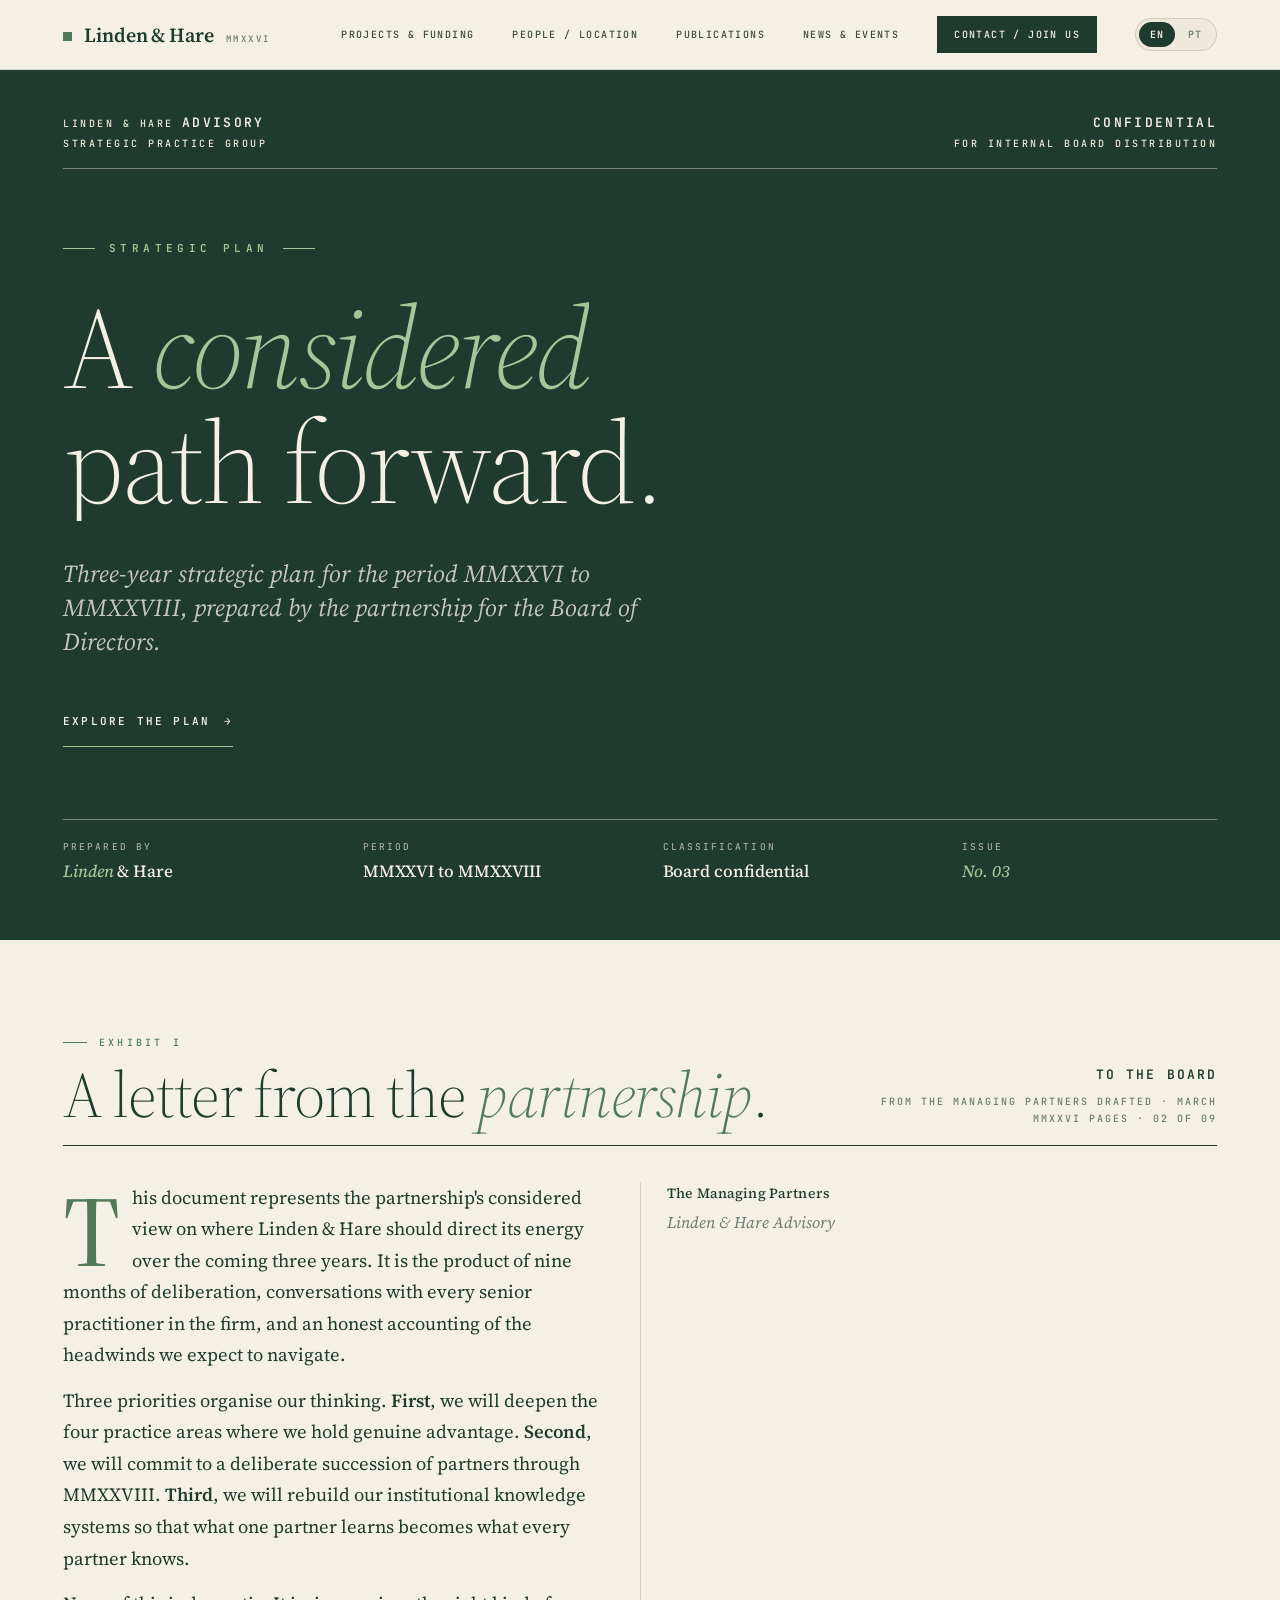
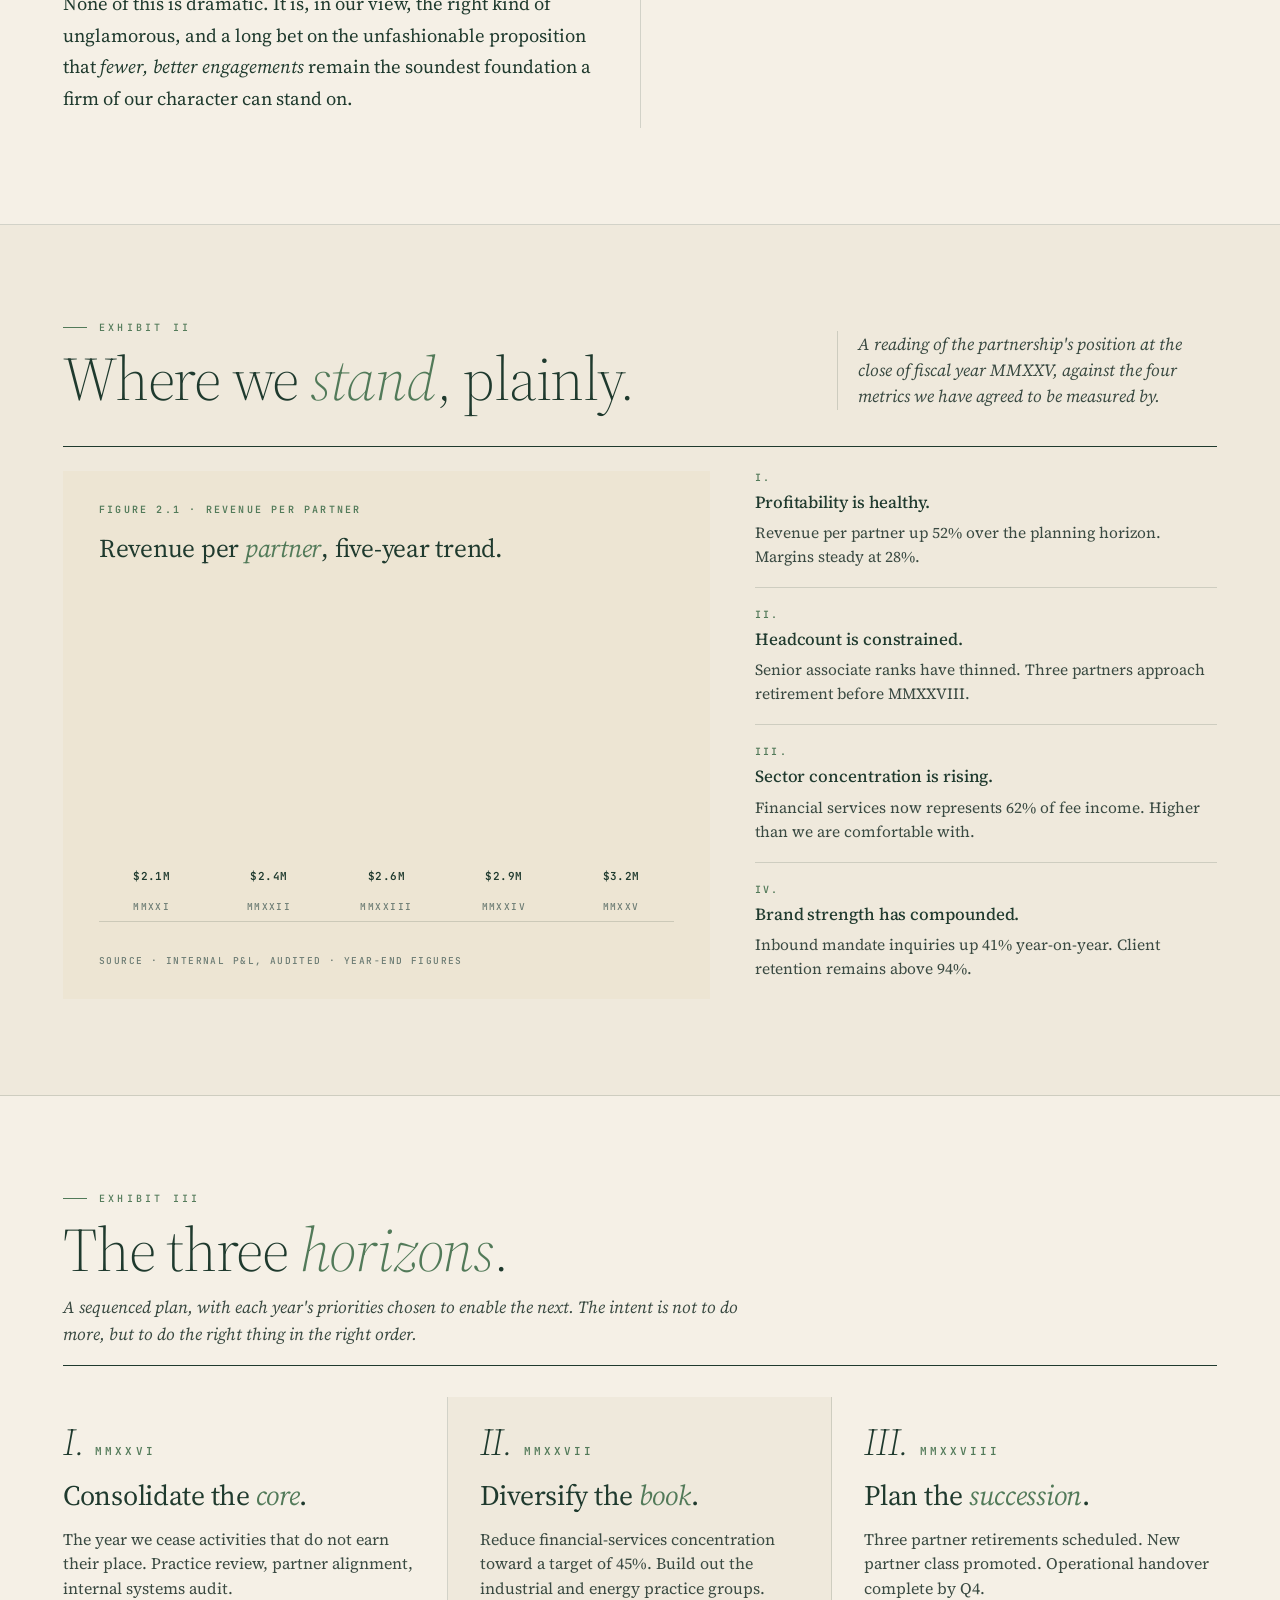
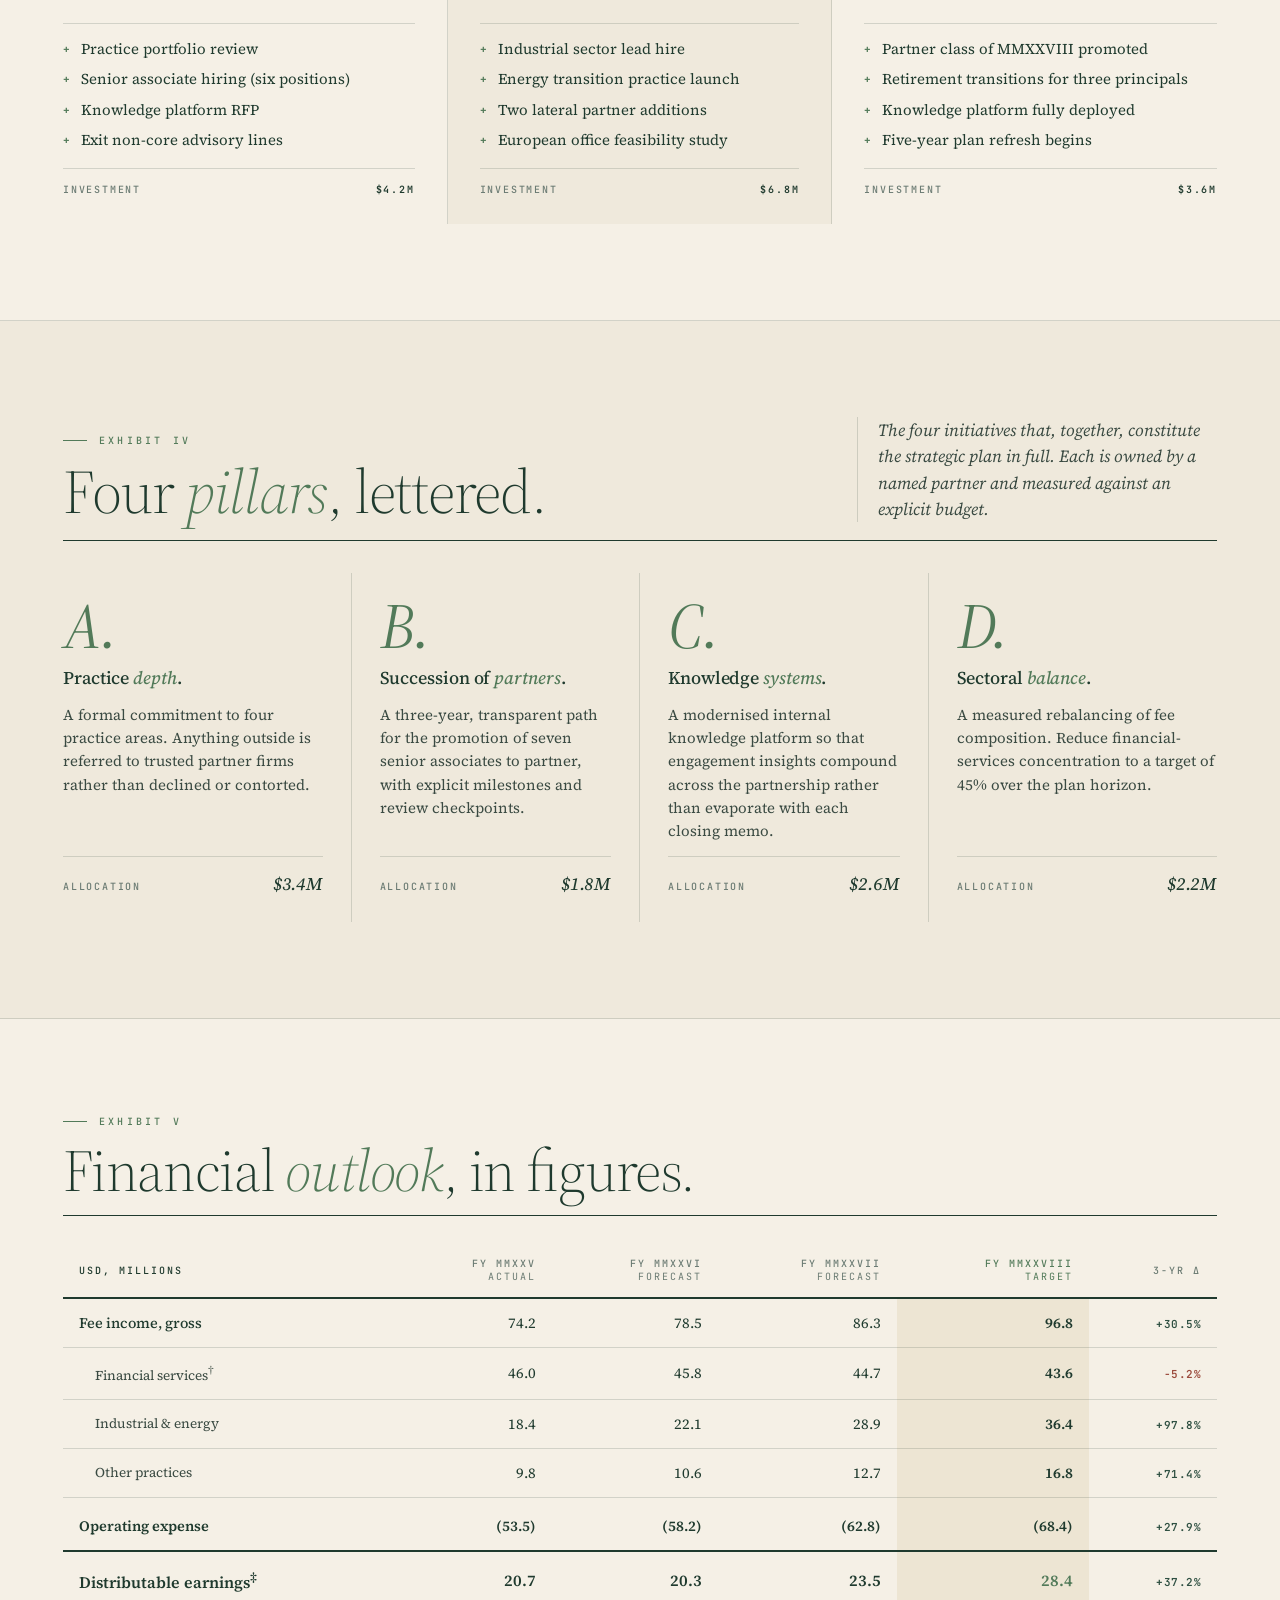
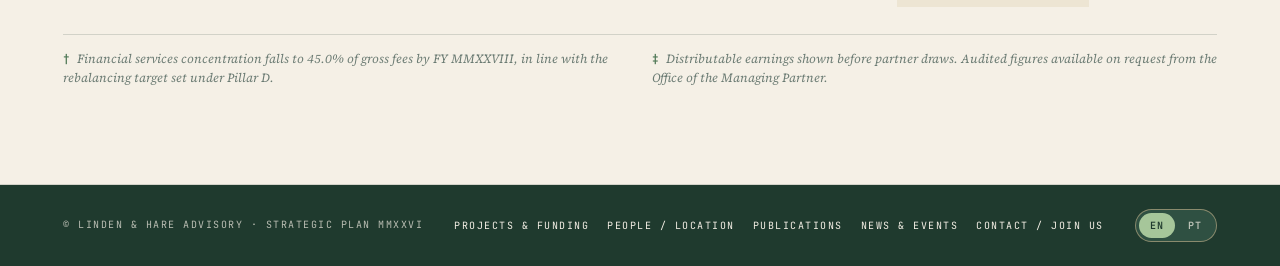
==== index.html @ 703e1aa9 "PB.v1.0" ====
<!DOCTYPE html>
<html lang="en">
<head>
<meta charset="UTF-8">
<meta name="viewport" content="width=device-width, initial-scale=1.0">
<meta name="description" content="Linden &amp; Hare Advisory's three-year strategic plan for MMXXVI to MMXXVIII.">
<title>Linden &amp; Hare | Strategic Plan</title>
</head>
<!--
  Ledger Slideshow
  https://templatemo.com/tm-626-ledger-slideshow
-->
<body>
<link rel="preconnect" href="https://fonts.googleapis.com">
<link rel="preconnect" href="https://fonts.gstatic.com" crossorigin>
<link href="https://fonts.googleapis.com/css2?family=Source+Serif+4:ital,opsz,wght@0,8..60,300;0,8..60,400;0,8..60,500;0,8..60,600;0,8..60,700;1,8..60,300;1,8..60,400;1,8..60,500&family=JetBrains+Mono:wght@400;500;700&display=swap" rel="stylesheet">
<style>
:root{
  --ee:cubic-bezier(0.19,1,0.22,1);
  --eq:cubic-bezier(0.77,0,0.175,1);
  --es:cubic-bezier(0.34,1.56,0.64,1);

  /* Forest and leaf greens on warm paper */
  --bone:#F5F0E6;
  --bone-2:#EFE9DC;
  --cream:#EDE5D3;
  --green:#1F3A2E;
  --green-2:#2F5042;
  --green-3:#4A6B5C;
  --gold:#527A59;
  --gold-soft:#A6C69A;
  --ink:#1F3A2E;
  --ink-2:#3A4A42;
  --ink-3:#6B7B73;
  --rule:rgba(31,58,46,.16);
  --rule-2:rgba(31,58,46,.08);

  --font-serif:'Source Serif 4',Georgia,serif;
  --font-mono:'JetBrains Mono','Courier New',monospace;
}

*{margin:0;padding:0;box-sizing:border-box}
html,body{height:100%;width:100%;background:var(--bone);color:var(--ink);font-family:var(--font-serif);-webkit-font-smoothing:antialiased;overflow:hidden;font-feature-settings:'liga' 1,'kern' 1,'tnum' 1}

/* Subtle paper texture - very faint warm noise */
body::before{content:'';position:fixed;inset:0;pointer-events:none;z-index:0;background-image:radial-gradient(circle at 20% 30%,rgba(82,122,89,.04) 0%,transparent 50%),radial-gradient(circle at 80% 70%,rgba(31,58,46,.03) 0%,transparent 50%);opacity:.9}

.deck{position:fixed;inset:0;overflow:hidden;z-index:1}
.slide{position:absolute;inset:0;opacity:0;visibility:hidden;transition:opacity 1.1s var(--eq),visibility 1.1s,transform 1.1s var(--eq);z-index:1;overflow-y:auto;overflow-x:hidden;-webkit-overflow-scrolling:touch;transform:translateX(30px)}
.slide.active{opacity:1;visibility:visible;transform:translateX(0);transition-delay:.45s}
.slide.exiting{transition-delay:0s;transform:translateX(-20px)}
.slide-inner{min-height:100%;padding:100px 7vmin 80px;display:flex;flex-direction:column;position:relative}

/* === Persistent chrome === */
.brand{position:fixed;top:34px;left:42px;z-index:100;display:flex;align-items:baseline;gap:12px;font-family:var(--font-serif);font-weight:600;font-size:20px;letter-spacing:-.005em;color:var(--ink)}
.brand .mark{display:inline-block;width:9px;height:9px;background:var(--gold);transform:translateY(-1px)}
.brand .sub{font-family:var(--font-mono);font-weight:500;font-size:9px;letter-spacing:.28em;text-transform:uppercase;color:var(--ink-3)}

.nav{position:fixed;top:30px;right:30px;display:flex;gap:4px;align-items:center;z-index:100;font-family:var(--font-mono)}
.nav button{background:var(--bone);border:1px solid var(--ink);color:var(--ink);cursor:pointer;width:36px;height:36px;display:grid;place-items:center;border-radius:0;font-family:inherit;font-size:13px;font-weight:500;transition:all .25s var(--ee)}
.nav button:hover{background:var(--ink);color:var(--bone)}
.counter{font-size:11px;letter-spacing:.16em;padding:0 14px;color:var(--ink);min-width:78px;text-align:center;background:var(--bone);border:1px solid var(--ink);height:36px;display:flex;align-items:center;justify-content:center;font-weight:500;gap:3px}
.counter .sep{color:var(--ink-3)}
.counter strong{font-weight:600;color:var(--ink)}

.section-tag{position:fixed;bottom:34px;left:42px;z-index:100;font-family:var(--font-mono);font-size:10px;letter-spacing:.25em;text-transform:uppercase;color:var(--ink-3);display:flex;gap:12px;align-items:center;pointer-events:none;font-weight:500}
.section-tag::before{content:'';width:24px;height:1px;background:var(--gold)}

.tm-credit{position:fixed;bottom:34px;right:42px;z-index:100;font-family:var(--font-mono);font-size:10px;letter-spacing:.25em;text-transform:uppercase;color:var(--ink-3);text-decoration:none;display:flex;gap:10px;align-items:center;transition:color .25s;font-weight:500}
.tm-credit:hover{color:var(--ink)}
.tm-credit::after{content:'';width:24px;height:1px;background:var(--gold)}

/* === Popup menu - Table of Exhibits === */
.menu-btn .icon{display:flex;flex-direction:column;gap:3px;align-items:center}
.menu-btn .icon i{display:block;width:14px;height:1.5px;background:currentColor;transition:all .3s var(--ee)}
.menu-btn.open .icon i:nth-child(1){transform:translateY(4.5px) rotate(45deg)}
.menu-btn.open .icon i:nth-child(2){opacity:0}
.menu-btn.open .icon i:nth-child(3){transform:translateY(-4.5px) rotate(-45deg)}

.menu-overlay{position:fixed;inset:0;background:rgba(31,58,46,.55);z-index:200;opacity:0;visibility:hidden;transition:opacity .35s var(--ee),visibility .35s}
.menu-overlay.open{opacity:1;visibility:visible}
.menu-panel{position:fixed;top:50%;left:50%;transform:translate(-50%,-48%) scale(.97);width:min(600px,92vw);max-height:84vh;overflow-y:auto;overflow-x:hidden;background:var(--bone);border:1px solid var(--ink);z-index:201;opacity:0;visibility:hidden;transition:opacity .4s var(--ee),visibility .4s,transform .5s var(--es);box-shadow:0 30px 80px rgba(31,58,46,.2);scrollbar-width:thin;scrollbar-color:var(--gold) transparent}
.menu-panel.open{opacity:1;visibility:visible;transform:translate(-50%,-50%) scale(1)}
.menu-panel::-webkit-scrollbar{width:8px}
.menu-panel::-webkit-scrollbar-track{background:transparent}
.menu-panel::-webkit-scrollbar-thumb{background:var(--gold);border:2px solid transparent;background-clip:padding-box}
.menu-panel::-webkit-scrollbar-thumb:hover{background:var(--green-2);background-clip:padding-box}
.menu-header{padding:28px 32px 20px;border-bottom:1px solid var(--ink);display:flex;justify-content:space-between;align-items:baseline}
.menu-header h3{font-family:var(--font-serif);font-weight:400;font-size:24px;letter-spacing:-.01em}
.menu-header h3 em{font-style:italic;color:var(--gold)}
.menu-header .menu-meta{font-family:var(--font-mono);font-size:10px;letter-spacing:.22em;text-transform:uppercase;color:var(--ink-3);font-weight:500}
.menu-list{padding:4px 0;display:flex;flex-direction:column}
.menu-item{display:grid;grid-template-columns:50px 1fr auto;gap:18px;padding:16px 32px;cursor:pointer;transition:all .2s var(--ee);border-bottom:1px solid var(--rule-2);align-items:center;position:relative}
.menu-item:last-child{border-bottom:none}
.menu-item:hover{background:var(--cream)}
.menu-item:hover .mi-arr{transform:translateX(4px);color:var(--gold)}
.menu-item.current{background:var(--cream)}
.menu-item.current::before{content:'';position:absolute;left:0;top:0;bottom:0;width:3px;background:var(--gold)}
.menu-item .mi-num{font-family:var(--font-mono);font-size:10px;color:var(--ink-3);letter-spacing:.18em;font-weight:500;text-transform:uppercase}
.menu-item.current .mi-num{color:var(--gold)}
.menu-item .mi-label{font-family:var(--font-serif);font-weight:400;font-size:17px;letter-spacing:-.005em;color:var(--ink);line-height:1.2}
.menu-item .mi-label em{font-style:italic;color:var(--gold)}
.menu-item .mi-sub{font-family:var(--font-serif);font-style:italic;font-size:12px;color:var(--ink-3);margin-top:3px;letter-spacing:.005em}
.menu-item .mi-arr{color:var(--ink-3);font-size:13px;transition:all .25s;font-family:var(--font-mono);font-weight:500}
.menu-footer{padding:18px 32px 22px;border-top:1px solid var(--ink);display:flex;justify-content:space-between;align-items:center;font-family:var(--font-mono);font-size:10px;letter-spacing:.18em;text-transform:uppercase;color:var(--ink-3);font-weight:500}
.menu-footer kbd{background:var(--cream);border:1px solid var(--rule);padding:3px 8px;font-family:var(--font-mono);font-size:9.5px;color:var(--ink);margin:0 4px;font-weight:600}

/* === Reveal === */
.reveal{opacity:0;transform:translateY(20px);transition:opacity 1.1s var(--ee),transform 1.1s var(--ee)}
.slide.active .reveal{opacity:1;transform:translateY(0)}
.slide.active .reveal:nth-of-type(1){transition-delay:.55s}
.slide.active .reveal:nth-of-type(2){transition-delay:.7s}
.slide.active .reveal:nth-of-type(3){transition-delay:.85s}
.slide.active .reveal:nth-of-type(4){transition-delay:1s}
.slide.active .reveal:nth-of-type(5){transition-delay:1.15s}
.slide.active .reveal:nth-of-type(6){transition-delay:1.3s}
.slide.active .reveal:nth-of-type(7){transition-delay:1.45s}
.slide.active .reveal:nth-of-type(8){transition-delay:1.6s}

.mw{display:inline-block;overflow:hidden;vertical-align:bottom}
.mw>span{display:inline-block;transform:translateY(110%);transition:transform 1.3s var(--ee)}
.slide.active .mw>span{transform:translateY(0)}

/* Hairline draw animation */
.hr-draw{height:1px;background:var(--ink);transform-origin:left center;transform:scaleX(0);transition:transform 1.4s var(--ee)}
.slide.active .hr-draw{transform:scaleX(1);transition-delay:.7s}

/* === Shared elements === */
.exhibit-label{font-family:var(--font-mono);font-weight:500;font-size:10px;letter-spacing:.32em;text-transform:uppercase;color:var(--gold);display:flex;align-items:center;gap:12px}
.exhibit-label::before{content:'';width:24px;height:1px;background:var(--gold)}
.h-display{font-family:var(--font-serif);font-weight:300;line-height:1;letter-spacing:-.025em;color:var(--ink)}
.h-display em{font-style:italic;font-weight:300;color:var(--gold)}
.body-lg{font-family:var(--font-serif);font-weight:400;font-size:clamp(16px,1.45vw,20px);line-height:1.65;color:var(--ink-2)}
.body-md{font-family:var(--font-serif);font-size:14px;line-height:1.6;color:var(--ink-2)}
.body-sm{font-family:var(--font-mono);font-size:11px;line-height:1.5;color:var(--ink-3);letter-spacing:.05em}

.btn-primary{background:var(--ink);color:var(--bone);padding:14px 28px;font-family:var(--font-mono);font-size:11px;font-weight:600;letter-spacing:.18em;text-transform:uppercase;display:inline-flex;align-items:center;gap:12px;cursor:pointer;transition:all .3s var(--ee);border:1px solid var(--ink);text-decoration:none}
.btn-primary:hover{background:var(--gold);border-color:var(--gold);color:var(--ink)}
.btn-secondary{background:transparent;color:var(--ink);padding:14px 28px;font-family:var(--font-mono);font-size:11px;font-weight:600;letter-spacing:.18em;text-transform:uppercase;display:inline-flex;align-items:center;gap:12px;cursor:pointer;transition:all .3s var(--ee);border:1px solid var(--ink);text-decoration:none}
.btn-secondary:hover{background:var(--ink);color:var(--bone)}

/* === SLIDE 1 - COVER === */
.s-cover{padding:100px 7vmin 80px;display:grid;grid-template-rows:auto 1fr auto;gap:3vmin}
.s-cover-top{display:flex;justify-content:space-between;align-items:flex-start;padding-bottom:18px;border-bottom:1px solid var(--ink);font-family:var(--font-mono);font-size:10px;letter-spacing:.25em;text-transform:uppercase;color:var(--ink-3);font-weight:500;gap:24px;flex-wrap:wrap}
.s-cover-top .tl,.s-cover-top .tr{display:flex;flex-direction:column;gap:6px}
.s-cover-top .tr{text-align:right;align-items:flex-end}
.s-cover-top strong{color:var(--ink);font-weight:600;font-size:13px;letter-spacing:.18em}
.s-cover-center{display:flex;flex-direction:column;justify-content:center;gap:36px;position:relative;padding:4vmin 0}
.s-cover-eyebrow{font-family:var(--font-mono);font-weight:600;font-size:11px;letter-spacing:.4em;text-transform:uppercase;color:var(--gold);display:flex;align-items:center;gap:14px}
.s-cover-eyebrow::before,.s-cover-eyebrow::after{content:'';flex:0 0 32px;height:1px;background:var(--gold)}
.s-cover h1{font-size:clamp(54px,9vw,140px);max-width:14ch;font-weight:300}
.s-cover h1 em{font-family:var(--font-serif);font-style:italic;color:var(--gold);font-weight:300}
.s-cover-sub{font-family:var(--font-serif);font-style:italic;font-weight:400;font-size:clamp(19px,1.9vw,28px);color:var(--ink-2);max-width:620px;line-height:1.4}
.s-cover-start{align-self:flex-start;display:inline-flex;align-items:center;gap:14px;text-decoration:none;color:var(--ink);cursor:pointer;padding:18px 0;transition:gap .35s var(--ee);font-family:var(--font-mono);font-size:11px;font-weight:600;letter-spacing:.2em;text-transform:uppercase;border-bottom:1px solid var(--ink)}
.s-cover-start:hover{gap:20px;color:var(--gold);border-color:var(--gold)}
.s-cover-bot{display:grid;grid-template-columns:repeat(4,1fr);gap:5vmin;padding-top:20px;border-top:1px solid var(--ink)}
.s-cover-bot .item{display:flex;flex-direction:column;gap:6px}
.s-cover-bot .item .lbl{font-family:var(--font-mono);font-size:9.5px;letter-spacing:.22em;text-transform:uppercase;color:var(--ink-3);font-weight:500}
.s-cover-bot .item .val{font-family:var(--font-serif);font-weight:500;font-size:17px;letter-spacing:-.005em;color:var(--ink)}
.s-cover-bot .item .val em{font-style:italic;color:var(--gold);font-weight:500}

/* === SLIDE 2 - EXECUTIVE SUMMARY === */
.s-summary{justify-content:flex-start}
.s-summary-head{display:grid;grid-template-columns:2fr 1fr;gap:5vmin;align-items:end;padding-bottom:18px;border-bottom:1px solid var(--ink)}
.s-summary-head h2{font-family:var(--font-serif);font-weight:300;font-size:clamp(36px,5vw,68px);line-height:1;letter-spacing:-.02em;margin-top:14px}
.s-summary-head h2 em{font-style:italic;color:var(--gold)}
.s-summary-head .meta{font-family:var(--font-mono);font-size:10px;letter-spacing:.2em;text-transform:uppercase;color:var(--ink-3);text-align:right;font-weight:500;line-height:1.7}
.s-summary-head .meta strong{color:var(--ink);font-weight:600;font-size:13px;letter-spacing:.16em;display:block;margin-bottom:6px}
.s-summary-body{margin-top:4vmin;font-family:var(--font-serif);font-weight:400;font-size:clamp(16px,1.45vw,20px);line-height:1.7;color:var(--ink);column-count:2;column-gap:6vmin;column-rule:1px solid var(--rule)}
.s-summary-body p{margin-bottom:14px;break-inside:avoid}
.s-summary-body p:first-child::first-letter{font-family:var(--font-serif);font-weight:500;font-size:5.4em;line-height:.82;float:left;margin:8px 12px -4px 0;color:var(--gold)}
.s-summary-body em{font-style:italic}
.s-summary-body strong{font-weight:600;color:var(--ink)}
.s-summary-sig{margin-top:24px;font-family:var(--font-serif);font-style:italic;font-size:16px;color:var(--ink-3);break-before:column;display:flex;flex-direction:column;gap:4px}
.s-summary-sig strong{font-style:normal;font-weight:500;color:var(--ink);font-size:14px;letter-spacing:.01em}

/* === SLIDE 3 - WHERE WE STAND === */
.s-stand{gap:4vmin;justify-content:center}
.s-stand-head{display:flex;justify-content:space-between;align-items:flex-end;gap:40px;flex-wrap:wrap}
.s-stand-head .sh-l{flex:1;min-width:300px}
.s-stand-head h2{font-family:var(--font-serif);font-weight:300;font-size:clamp(36px,4.8vw,64px);line-height:1;letter-spacing:-.02em;margin-top:14px}
.s-stand-head h2 em{font-style:italic;color:var(--gold)}
.s-stand-head .sh-r{font-family:var(--font-serif);font-style:italic;font-size:17px;line-height:1.55;color:var(--ink-2);max-width:380px;border-left:1px solid var(--rule);padding-left:20px}
.s-stand-grid{display:grid;grid-template-columns:1.4fr 1fr;gap:5vmin;padding-top:24px;border-top:1px solid var(--ink)}
.s-stand-chart{background:var(--cream);padding:32px 36px;display:flex;flex-direction:column;gap:18px;position:relative}
.s-stand-chart .ex-lbl{font-family:var(--font-mono);font-size:10px;letter-spacing:.22em;text-transform:uppercase;color:var(--gold);font-weight:600}
.s-stand-chart h3{font-family:var(--font-serif);font-weight:400;font-size:clamp(20px,2vw,28px);letter-spacing:-.01em;line-height:1.1}
.s-stand-chart h3 em{font-style:italic;color:var(--gold)}
.s-stand-chart-area{flex:1;min-height:220px;position:relative;display:flex;align-items:flex-end;gap:12px;padding:20px 0 30px;border-bottom:1px solid var(--rule)}
.s-stand-bar{flex:1;display:flex;flex-direction:column;align-items:center;gap:8px;position:relative}
.s-stand-bar .val{font-family:var(--font-mono);font-size:11px;font-weight:600;color:var(--ink);letter-spacing:.04em}
.s-stand-bar .col{width:100%;background:var(--green-2);transform:scaleY(0);transform-origin:bottom;transition:transform 1.4s var(--ee)}
.slide.active .s-stand-bar .col{transform:scaleY(1)}
.slide.active .s-stand-bar:nth-child(1) .col{transition-delay:.9s}
.slide.active .s-stand-bar:nth-child(2) .col{transition-delay:1s}
.slide.active .s-stand-bar:nth-child(3) .col{transition-delay:1.1s}
.slide.active .s-stand-bar:nth-child(4) .col{transition-delay:1.2s}
.slide.active .s-stand-bar:nth-child(5) .col{transition-delay:1.3s}
.s-stand-bar.gold .col{background:var(--gold)}
.s-stand-bar .yr{position:absolute;bottom:-22px;font-family:var(--font-mono);font-size:9.5px;letter-spacing:.15em;color:var(--ink-3);font-weight:500}
.s-stand-chart-note{font-family:var(--font-mono);font-size:9.5px;letter-spacing:.15em;text-transform:uppercase;color:var(--ink-3);font-weight:500;padding-top:14px}
.s-stand-points{display:flex;flex-direction:column;gap:20px}
.stand-point{padding-bottom:18px;border-bottom:1px solid var(--rule);display:flex;flex-direction:column;gap:8px}
.stand-point:last-child{border-bottom:none}
.stand-point .sp-num{font-family:var(--font-mono);font-size:10px;letter-spacing:.22em;text-transform:uppercase;color:var(--gold);font-weight:600}
.stand-point h4{font-family:var(--font-serif);font-weight:500;font-size:17px;letter-spacing:-.005em;color:var(--ink);line-height:1.25}
.stand-point p{font-family:var(--font-serif);font-size:15.5px;line-height:1.55;color:var(--ink-2)}

/* === SLIDE 4 - THREE HORIZONS === */
.s-horizons{gap:3.5vmin;justify-content:center}
.s-horizons-head{padding-bottom:18px;border-bottom:1px solid var(--ink)}
.s-horizons-head h2{font-family:var(--font-serif);font-weight:300;font-size:clamp(36px,4.8vw,64px);line-height:1;letter-spacing:-.02em;margin-top:14px}
.s-horizons-head h2 em{font-style:italic;color:var(--gold)}
.s-horizons-head p{font-family:var(--font-serif);font-style:italic;font-size:17px;color:var(--ink-2);max-width:720px;margin-top:14px;line-height:1.55}
.horizons-grid{display:grid;grid-template-columns:repeat(3,1fr);gap:0}
.horizon{padding:28px 32px;display:flex;flex-direction:column;gap:16px;border-right:1px solid var(--rule);min-height:280px}
.horizon:last-child{border-right:none}
.horizon:nth-child(2){background:var(--bone-2)}
.horizon:nth-child(1){padding-left:0}
.horizon:nth-child(3){padding-right:0}
.horizon .h-year{font-family:var(--font-mono);font-size:11px;letter-spacing:.28em;text-transform:uppercase;color:var(--gold);font-weight:600;display:flex;align-items:baseline;gap:10px}
.horizon .h-year .big{font-family:var(--font-serif);font-style:italic;font-size:38px;color:var(--ink);font-weight:300;line-height:.9;letter-spacing:-.01em}
.horizon h3{font-family:var(--font-serif);font-weight:400;font-size:clamp(22px,2.2vw,30px);line-height:1.1;letter-spacing:-.01em;margin-top:4px}
.horizon h3 em{font-style:italic;color:var(--gold)}
.horizon p{font-family:var(--font-serif);font-size:16px;line-height:1.55;color:var(--ink-2);font-weight:400}
.horizon ul{list-style:none;display:flex;flex-direction:column;gap:8px;margin-top:6px;padding-top:14px;border-top:1px solid var(--rule)}
.horizon ul li{font-family:var(--font-serif);font-size:15px;line-height:1.5;color:var(--ink);padding-left:18px;position:relative}
.horizon ul li::before{content:'\002B';position:absolute;left:0;color:var(--gold);font-weight:600;font-family:var(--font-mono);font-size:11px;top:3px}
.horizon .h-budget{margin-top:auto;padding-top:14px;border-top:1px solid var(--rule);display:flex;justify-content:space-between;font-family:var(--font-mono);font-size:10px;letter-spacing:.18em;text-transform:uppercase;color:var(--ink-3);font-weight:500}
.horizon .h-budget strong{color:var(--ink);font-weight:600}

/* === SLIDE 5 - STRATEGIC PILLARS === */
.s-pillars{gap:3.5vmin;justify-content:center}
.s-pillars-head{display:flex;justify-content:space-between;align-items:flex-end;gap:40px;flex-wrap:wrap;padding-bottom:18px;border-bottom:1px solid var(--ink)}
.s-pillars-head .sp-l{flex:1;min-width:300px}
.s-pillars-head h2{font-family:var(--font-serif);font-weight:300;font-size:clamp(36px,4.8vw,64px);line-height:1;letter-spacing:-.02em;margin-top:14px}
.s-pillars-head h2 em{font-style:italic;color:var(--gold)}
.s-pillars-head .sp-r{font-family:var(--font-serif);font-style:italic;font-size:17px;color:var(--ink-2);max-width:360px;line-height:1.55;border-left:1px solid var(--rule);padding-left:20px}
.pillars-grid{display:grid;grid-template-columns:repeat(4,1fr);gap:0}
.pillar{padding:26px 28px;display:flex;flex-direction:column;gap:14px;border-right:1px solid var(--rule);position:relative;min-height:300px}
.pillar:last-child{border-right:none}
.pillar:nth-child(1){padding-left:0}
.pillar:nth-child(4){padding-right:0}
.pillar .p-letter{font-family:var(--font-serif);font-style:italic;font-weight:400;font-size:64px;line-height:.85;color:var(--gold);letter-spacing:-.02em}
.pillar h4{font-family:var(--font-serif);font-weight:500;font-size:18px;line-height:1.2;letter-spacing:-.005em;color:var(--ink)}
.pillar h4 em{font-style:italic;color:var(--gold)}
.pillar p{font-family:var(--font-serif);font-size:15px;line-height:1.55;color:var(--ink-2);flex:1}
.pillar .p-alloc{padding-top:14px;border-top:1px solid var(--rule);font-family:var(--font-mono);font-size:10px;letter-spacing:.18em;text-transform:uppercase;color:var(--ink-3);font-weight:500;display:flex;justify-content:space-between;align-items:baseline}
.pillar .p-alloc strong{font-family:var(--font-serif);font-style:italic;font-weight:500;color:var(--ink);font-size:18px;letter-spacing:-.01em;text-transform:none}

/* === SLIDE 6 - FINANCIAL OUTLOOK === */
.s-financial{gap:3vmin;justify-content:center}
.s-financial-head{padding-bottom:14px;border-bottom:1px solid var(--ink)}
.s-financial-head h2{font-family:var(--font-serif);font-weight:300;font-size:clamp(34px,4.6vw,60px);line-height:1;letter-spacing:-.02em;margin-top:14px}
.s-financial-head h2 em{font-style:italic;color:var(--gold)}
.fin-table-wrap{overflow-x:auto;scrollbar-width:thin;scrollbar-color:var(--gold) transparent}
.fin-table-wrap::-webkit-scrollbar{height:8px}
.fin-table-wrap::-webkit-scrollbar-thumb{background:var(--gold);border:2px solid transparent;background-clip:padding-box}
.fin-table{width:100%;border-collapse:collapse;font-family:var(--font-serif);min-width:680px;font-variant-numeric:tabular-nums}
.fin-table thead th{padding:14px 16px;font-family:var(--font-mono);font-weight:500;font-size:10px;letter-spacing:.2em;text-transform:uppercase;color:var(--ink-3);text-align:right;border-bottom:2px solid var(--ink);white-space:nowrap}
.fin-table thead th:first-child{text-align:left;color:var(--ink)}
.fin-table thead th.fy{color:var(--gold)}
.fin-table tbody td{padding:14px 16px;font-size:14.5px;color:var(--ink);border-bottom:1px solid var(--rule);text-align:right;font-variant-numeric:tabular-nums}
.fin-table tbody td:first-child{text-align:left;font-weight:500}
.fin-table tbody td.fy{color:var(--ink);font-weight:600;background:var(--cream)}
.fin-table tbody tr.subtotal td{border-top:1px solid var(--ink);border-bottom:none;font-weight:600;padding-top:18px}
.fin-table tbody tr.total td{font-family:var(--font-serif);font-weight:600;font-size:16px;border-top:2px solid var(--ink);border-bottom:none;padding-top:16px}
.fin-table tbody tr.total td.fy{color:var(--gold)}
.fin-table tbody tr.indent td:first-child{padding-left:32px;font-weight:400;color:var(--ink-2);font-size:13.5px}
.fin-table .delta-pos{color:var(--green-2);font-family:var(--font-mono);font-size:11px;font-weight:600;letter-spacing:.04em}
.fin-table .delta-neg{color:#9b4a3c;font-family:var(--font-mono);font-size:11px;font-weight:600;letter-spacing:.04em}
.fin-notes{display:grid;grid-template-columns:1fr 1fr;gap:24px;padding-top:14px;border-top:1px solid var(--rule)}
.fin-notes .note{font-family:var(--font-serif);font-style:italic;font-size:12.5px;line-height:1.55;color:var(--ink-3)}
.fin-notes .note strong{font-style:normal;color:var(--gold);font-weight:600;font-family:var(--font-mono);font-size:11px;letter-spacing:.05em;margin-right:6px}


/* === SLIDE 9 - SIGN-OFF === */
.s-signoff{padding:100px 7vmin 80px;display:grid;grid-template-rows:auto 1fr auto;gap:4vmin}
.s-signoff-top{display:flex;justify-content:space-between;align-items:center;padding-bottom:18px;border-bottom:1px solid var(--ink);font-family:var(--font-mono);font-size:10px;letter-spacing:.25em;text-transform:uppercase;color:var(--ink-3);font-weight:500}
.s-signoff-top strong{color:var(--gold);font-weight:600}
.s-signoff-center{display:grid;grid-template-columns:1.4fr 1fr;gap:6vmin;align-items:center}
.s-signoff-headline h2{font-family:var(--font-serif);font-weight:300;font-size:clamp(52px,8vw,128px);line-height:.95;letter-spacing:-.025em;color:var(--ink)}
.s-signoff-headline h2 em{font-style:italic;color:var(--gold)}
.s-signoff-headline p{margin-top:24px;font-family:var(--font-serif);font-style:italic;font-weight:400;font-size:clamp(17px,1.55vw,22px);line-height:1.55;color:var(--ink-2);max-width:540px}
.s-signoff-card{background:var(--cream);padding:34px 36px;display:flex;flex-direction:column;gap:20px}
.s-signoff-card h3{font-family:var(--font-mono);font-weight:600;font-size:10px;letter-spacing:.28em;text-transform:uppercase;color:var(--gold)}
.s-signoff-rows{display:flex;flex-direction:column;gap:14px}
.s-signoff-rows .row{display:flex;flex-direction:column;gap:3px;padding-bottom:12px;border-bottom:1px solid var(--rule)}
.s-signoff-rows .row:last-child{border-bottom:none}
.s-signoff-rows .row .lbl{font-family:var(--font-mono);font-size:9.5px;letter-spacing:.22em;text-transform:uppercase;color:var(--ink-3);font-weight:500}
.s-signoff-rows .row .val{font-family:var(--font-serif);font-weight:500;font-size:16px;letter-spacing:-.005em;color:var(--ink)}
.s-signoff-rows .row .val em{font-style:italic;color:var(--gold)}
.s-signoff-rows .row .val a{color:inherit;text-decoration:none}
.s-signoff-rows .row .val a:hover{color:var(--gold)}
.s-signoff-cta{display:flex;gap:12px;flex-wrap:wrap;margin-top:4px}
.s-signoff-notes{font-family:var(--font-serif);font-style:italic;font-weight:400;font-size:15px;line-height:1.55;color:var(--ink-3);max-width:780px;padding-top:14px;border-top:1px solid var(--rule)}
.s-signoff-notes a{color:var(--gold);text-decoration:none;border-bottom:1px solid var(--gold)}
.s-signoff-notes a:hover{opacity:.7}
.s-signoff-bot{display:flex;justify-content:space-between;align-items:center;padding-top:18px;border-top:1px solid var(--ink);font-family:var(--font-mono);font-size:10px;letter-spacing:.22em;text-transform:uppercase;color:var(--ink-3);flex-wrap:wrap;gap:14px;font-weight:500}
.s-signoff-bot strong{color:var(--ink);font-weight:600}

/* Slide-level scrollbar */
.slide{scrollbar-width:thin;scrollbar-color:var(--gold) transparent}
.slide::-webkit-scrollbar{width:8px;height:8px}
.slide::-webkit-scrollbar-track{background:transparent}
.slide::-webkit-scrollbar-thumb{background:var(--gold);border:2px solid transparent;background-clip:padding-box}
.slide::-webkit-scrollbar-thumb:hover{background:var(--green-2);background-clip:padding-box}

/* In-flow footer */
.slide-footer{display:none}

/* Responsive */
@media (max-width:1024px){
  .s-summary-head{grid-template-columns:1fr;gap:18px}
  .s-summary-head .meta{text-align:left}
  .s-summary-body{column-count:1}
  .s-stand-grid{grid-template-columns:1fr;gap:32px}
  .horizons-grid{grid-template-columns:1fr;gap:0}
  .horizon{border-right:none;border-bottom:1px solid var(--rule);padding:24px 0 !important}
  .horizon:last-child{border-bottom:none}
  .horizon:nth-child(2){background:transparent;padding:24px 0;border-top:1px solid var(--rule);border-bottom:1px solid var(--rule)}
  .pillars-grid{grid-template-columns:repeat(2,1fr);gap:0}
  .pillar{padding:24px 24px !important;border-right:1px solid var(--rule);border-bottom:1px solid var(--rule)}
  .pillar:nth-child(2n){border-right:none}
  .pillar:nth-child(n+3){border-bottom:none}
  .more-grid{grid-template-columns:repeat(2,1fr)}
  .fin-notes{grid-template-columns:1fr;gap:14px}
  .s-signoff-center{grid-template-columns:1fr;gap:32px}
  .s-cover-bot{grid-template-columns:repeat(2,1fr);gap:24px}
  .risk-row{grid-template-columns:30px 1fr 80px;gap:14px}
  .risk-row .rr-mitigation{grid-column:2/4;font-size:13.5px;color:var(--ink-3)}
}
@media (max-width:640px){
  html,body{overflow:hidden}
  .slide-inner,.s-cover,.s-signoff{padding:76px 18px 24px}
  .brand{top:20px;left:20px;font-size:16px}
  .nav{top:18px;right:18px;gap:4px}
  .nav button{width:32px;height:32px;font-size:12px}
  .counter{padding:0 10px;font-size:10px;height:32px;min-width:68px}
  .section-tag,.tm-credit{display:none}
  .more-grid{grid-template-columns:1fr}
  .pillars-grid{grid-template-columns:1fr}
  .pillar{padding:20px 0 !important;border-right:none}
  .s-cover-bot{grid-template-columns:1fr 1fr;gap:18px}
  .risk-row{grid-template-columns:1fr;gap:6px;padding:18px 0}
  .risk-row .rr-num,.risk-row .rr-level{font-size:9.5px}
  .risk-row .rr-mitigation{grid-column:auto}
  .s-summary-body p:first-child::first-letter{font-size:4.2em}
  /* in-flow footer */
  .slide-footer{display:flex;justify-content:space-between;align-items:center;gap:14px;padding:24px 0 0;margin-top:auto;border-top:1px solid var(--rule);font-family:var(--font-mono);font-size:9px;letter-spacing:.2em;text-transform:uppercase;color:var(--ink-3);flex-wrap:wrap;font-weight:500}
  .slide-footer .sf-section{display:flex;align-items:center;gap:8px}
  .slide-footer .sf-section::before{content:'';width:18px;height:1px;background:var(--gold)}
  .slide-footer .sf-credit{display:flex;align-items:center;gap:7px;color:var(--ink-3);text-decoration:none}
  .slide-footer .sf-credit::after{content:'';width:18px;height:1px;background:var(--gold)}
  .menu-panel{width:94vw;max-height:88vh}
  .menu-header{padding:20px 22px 16px}
  .menu-item{padding:14px 22px;gap:14px;grid-template-columns:40px 1fr auto}
  .menu-item .mi-num{font-size:9.5px}
  .menu-item .mi-label{font-size:15px}
  .menu-footer{padding:14px 22px 18px;font-size:9px}
}
@media (max-height:500px) and (orientation:landscape){
  .slide-inner,.s-cover,.s-signoff{padding:60px 28px 40px}
  .nav{top:14px;right:14px}
  .brand{top:14px;left:16px}
  .section-tag{bottom:14px;left:16px}
  .tm-credit{bottom:14px;right:16px}
}
</style>
<style>
html,body{height:auto;min-height:100%;overflow-x:hidden;overflow-y:auto;scroll-behavior:smooth;scroll-padding-top:84px}
body{position:relative}
.site-header{position:sticky;top:0;z-index:100;display:flex;align-items:center;justify-content:space-between;gap:28px;padding:16px 7vmin;background:rgba(245,240,230,.96);border-bottom:1px solid var(--rule);backdrop-filter:blur(12px)}
.brand{position:static;z-index:auto;font-size:20px;text-decoration:none;white-space:nowrap}
.primary-nav{display:flex;align-items:center;justify-content:flex-end;gap:clamp(16px,3vw,38px);font-family:var(--font-mono);font-size:10px;font-weight:500;letter-spacing:.14em;text-transform:uppercase}
.primary-nav a{color:var(--ink-2);text-decoration:none;transition:color .2s}
.primary-nav a:hover,.primary-nav a:focus-visible{color:var(--gold)}
.primary-nav .nav-cta{padding:11px 16px;background:var(--ink);color:var(--bone);border:1px solid var(--ink)}
.primary-nav .nav-cta:hover,.primary-nav .nav-cta:focus-visible{background:var(--gold);border-color:var(--gold);color:var(--ink)}
.language-toggle{display:inline-flex;align-items:center;gap:2px;padding:3px;background:var(--bone-2);border:1px solid var(--rule);border-radius:999px;font-family:var(--font-mono);font-size:10px;font-weight:600;letter-spacing:.08em}
.language-option{min-width:36px;padding:6px 9px;border:0;border-radius:999px;background:transparent;color:var(--ink-3);font:inherit;letter-spacing:inherit;cursor:pointer;transition:background .2s,color .2s,transform .2s}
.language-option:hover,.language-option:focus-visible{color:var(--ink);outline:2px solid var(--gold);outline-offset:1px}
.language-option.is-active{background:var(--ink);color:var(--bone)}
.deck{position:relative;inset:auto;overflow:visible;z-index:1}
.slide,.slide.active,.slide.exiting{position:relative;inset:auto;z-index:auto;opacity:1;visibility:visible;transform:none;transition:none;overflow:visible;scroll-margin-top:82px;border-bottom:1px solid var(--rule)}
.slide-inner{width:min(100%,1500px);min-height:0;margin:0 auto;padding:88px 7vmin;position:relative}
.slide:not(:first-child) .slide-inner{padding-top:96px;padding-bottom:96px}
.slide:nth-child(odd):not(:first-child){background:var(--bone-2)}
.s-cover{min-height:min(760px,calc(100svh - 72px));padding-top:44px;padding-bottom:56px}
.slide:first-child{background:var(--green);color:var(--bone)}
.s-cover-top{border-color:rgba(245,240,230,.42);color:var(--bone-2)}
.s-cover-top strong,.s-cover-bot .item .val{color:var(--bone)}
.s-cover-center{padding:5vmin 0}
.s-cover h1{color:var(--bone);font-size:clamp(58px,9vw,132px)}
.s-cover h1 em,.s-cover-eyebrow{color:var(--gold-soft)}
.s-cover-eyebrow::before,.s-cover-eyebrow::after{background:var(--gold-soft)}
.s-cover-sub{color:rgba(245,240,230,.78)}
.s-cover-start{color:var(--bone);border-color:var(--gold-soft)}
.s-cover-start:hover{color:var(--gold-soft);border-color:var(--gold-soft)}
.s-cover-bot{border-color:rgba(245,240,230,.42)}
.s-cover-bot .item .lbl{color:rgba(245,240,230,.62)}
.s-cover-bot .item .val em{color:var(--gold-soft)}
.reveal,.slide.active .reveal{opacity:1;transform:none;transition:none}
.mw>span,.slide.active .mw>span{transform:none}
.s-stand-bar .col,.slide.active .s-stand-bar .col{transform:scaleY(1)}
.s-signoff{padding-top:50px;padding-bottom:42px}
.slide-footer{display:flex;justify-content:space-between;align-items:center;gap:14px;padding:24px 7vmin;margin:0 auto;border-top:1px solid var(--rule);font-family:var(--font-mono);font-size:9px;letter-spacing:.2em;text-transform:uppercase;color:var(--ink-3);flex-wrap:wrap;font-weight:500}
.slide-footer .sf-section{display:flex;align-items:center;gap:8px}
.slide-footer .sf-section::before{content:'';width:18px;height:1px;background:var(--gold)}
.slide-footer .sf-credit{display:flex;align-items:center;gap:7px;color:var(--ink-3);text-decoration:none}
.slide-footer .sf-credit::after{content:'';width:18px;height:1px;background:var(--gold)}
.slide:first-child .slide-footer{color:rgba(245,240,230,.65);border-color:rgba(245,240,230,.28)}
.slide:first-child .slide-footer .sf-credit{color:rgba(245,240,230,.65)}
.slide:first-child .slide-footer .sf-section::before,.slide:first-child .slide-footer .sf-credit::after{background:var(--gold-soft)}
.s-summary-body{column-count:2}
.site-footer{display:flex;align-items:center;justify-content:space-between;gap:24px;padding:24px 7vmin;background:var(--green);color:var(--bone);font-family:var(--font-mono);font-size:10px;letter-spacing:.15em;text-transform:uppercase}
.site-footer p{line-height:1.6;color:rgba(245,240,230,.72)}
.site-footer-links{display:flex;align-items:center;justify-content:center;gap:18px;flex-wrap:wrap}
.site-footer-links a{color:var(--bone);text-decoration:none;transition:color .2s}
.site-footer-links a:hover,.site-footer-links a:focus-visible{color:var(--gold-soft)}
.site-footer .language-toggle{background:var(--green-2);border-color:rgba(212,187,145,.55)}
.site-footer .language-option{color:rgba(245,240,230,.72)}
.site-footer .language-option:hover,.site-footer .language-option:focus-visible{color:var(--bone)}
.site-footer .language-option.is-active{background:var(--gold-soft);color:var(--ink)}
@media (max-width:1200px){
  .site-header{align-items:flex-start;flex-direction:column;gap:12px;padding:14px 5vw}
  .primary-nav{width:100%;justify-content:space-between;gap:10px;font-size:9px;letter-spacing:.05em;flex-wrap:wrap}
  .primary-nav .nav-cta{padding:9px 11px}
  .language-option{min-width:32px;padding:6px 8px}
  .slide-inner,.slide:not(:first-child) .slide-inner{padding:72px 5vw}
  .s-cover{padding-top:38px;padding-bottom:38px}
}
@media (max-width:560px){
  html,body{overflow-x:hidden;overflow-y:auto}
  .site-header{align-items:flex-start;flex-direction:column;gap:12px;padding:13px 20px}
  .brand{font-size:18px}
  .primary-nav{width:100%;justify-content:space-between;gap:10px;font-size:8px;letter-spacing:.05em}
  .primary-nav .nav-cta{padding:8px 9px}
  .language-toggle{font-size:8px}
  .language-option{min-width:28px;padding:5px 7px}
  .slide-inner,.slide:not(:first-child) .slide-inner{padding:58px 20px}
  .s-cover{min-height:calc(100svh - 104px);padding-top:30px;padding-bottom:30px}
  .s-cover-top{font-size:9px;letter-spacing:.15em}
  .s-cover-center{gap:24px}
  .s-cover h1{font-size:clamp(50px,13vw,76px)}
  .s-cover-bot{gap:16px}
  .slide-footer{padding:20px;letter-spacing:.12em}
  .site-footer{align-items:flex-start;flex-direction:column;padding:22px 20px}
  .site-footer-links{justify-content:flex-start;gap:14px}
}
@media (prefers-reduced-motion:reduce){
  html,body{scroll-behavior:auto}
}
</style>
</head>
<body>

<header class="site-header">
  <a class="brand" href="#cover" aria-label="Linden and Hare home">
    <span class="mark"></span>Linden &amp; Hare<span class="sub">MMXXVI</span>
  </a>
  <nav class="primary-nav" aria-label="Main navigation">
    <a href="projects.html">Projects &amp; Funding</a>
    <a href="people.html">People / Location</a>
    <a href="publications.html">Publications</a>
    <a href="news.html">News &amp; Events</a>
    <a href="contact.html" class="nav-cta">Contact / Join Us</a>
    <div class="language-toggle" role="group" aria-label="Choose language">
      <button class="language-option is-active" type="button" data-language-option="en" aria-label="English" aria-pressed="true">EN</button>
      <button class="language-option" type="button" data-language-option="pt-BR" aria-label="Português do Brasil" aria-pressed="false">PT</button>
    </div>
  </nav>
</header>

<div class="deck" id="deck">

  <!-- ============ 1. COVER ============ -->
  <section class="slide active" id="cover" data-section="Cover" data-sub="Statement of plan" data-exhibit="">
    <div class="slide-inner s-cover">
      <div class="s-cover-top reveal">
        <div class="tl">
          <span>Linden &amp; Hare <strong>Advisory</strong></span>
          <span>Strategic Practice Group</span>
        </div>
        <div class="tr">
          <span><strong>Confidential</strong></span>
          <span>For internal Board distribution</span>
        </div>
      </div>
      <div class="s-cover-center">
        <div class="s-cover-eyebrow reveal">Strategic Plan</div>
        <h1 class="h-display reveal">
          <span class="mw"><span>A <em>considered</em></span></span><br>
          <span class="mw"><span>path forward.</span></span>
        </h1>
        <p class="s-cover-sub reveal">Three-year strategic plan for the period MMXXVI to MMXXVIII, prepared by the partnership for the Board of Directors.</p>
        <a class="s-cover-start reveal" href="#summary">
          <span>Explore the plan</span>
          <span>&rarr;</span>
        </a>
      </div>
      <div class="s-cover-bot">
        <div class="item reveal">
          <span class="lbl">Prepared by</span>
          <span class="val"><em>Linden</em> &amp; Hare</span>
        </div>
        <div class="item reveal">
          <span class="lbl">Period</span>
          <span class="val">MMXXVI to MMXXVIII</span>
        </div>
        <div class="item reveal">
          <span class="lbl">Classification</span>
          <span class="val">Board confidential</span>
        </div>
        <div class="item reveal">
          <span class="lbl">Issue</span>
          <span class="val"><em>No. 03</em></span>
        </div>
      </div>
    </div>
  </section>

  <!-- ============ 2. EXECUTIVE SUMMARY ============ -->
  <section class="slide" id="summary" data-section="Executive Summary" data-sub="A letter from the partnership" data-exhibit="I">
    <div class="slide-inner s-summary">
      <div class="s-summary-head">
        <div>
          <div class="exhibit-label reveal">Exhibit I</div>
          <h2 class="reveal">A letter from the <em>partnership</em>.</h2>
        </div>
        <div class="meta reveal">
          <strong>To the Board</strong>
          <span>From the Managing Partners</span>
          <span>Drafted &middot; March MMXXVI</span>
          <span>Pages &middot; 02 of 09</span>
        </div>
      </div>
      <div class="s-summary-body reveal">
        <p>This document represents the partnership's considered view on where Linden &amp; Hare should direct its energy over the coming three years. It is the product of nine months of deliberation, conversations with every senior practitioner in the firm, and an honest accounting of the headwinds we expect to navigate.</p>
        <p>Three priorities organise our thinking. <strong>First</strong>, we will deepen the four practice areas where we hold genuine advantage. <strong>Second</strong>, we will commit to a deliberate succession of partners through MMXXVIII. <strong>Third</strong>, we will rebuild our institutional knowledge systems so that what one partner learns becomes what every partner knows.</p>
        <p>None of this is dramatic. It is, in our view, the right kind of unglamorous, and a long bet on the unfashionable proposition that <em>fewer, better engagements</em> remain the soundest foundation a firm of our character can stand on.</p>
        <p class="s-summary-sig">
          <strong>The Managing Partners</strong>
          <em>Linden &amp; Hare Advisory</em>
        </p>
      </div>
    </div>
  </section>

  <!-- ============ 3. WHERE WE STAND ============ -->
  <section class="slide" id="position" data-section="Where We Stand" data-sub="Current-state analysis" data-exhibit="II">
    <div class="slide-inner s-stand">
      <div class="s-stand-head">
        <div class="sh-l">
          <div class="exhibit-label reveal">Exhibit II</div>
          <h2 class="reveal">Where we <em>stand</em>, plainly.</h2>
        </div>
        <p class="sh-r reveal">A reading of the partnership's position at the close of fiscal year MMXXV, against the four metrics we have agreed to be measured by.</p>
      </div>
      <div class="s-stand-grid">
        <div class="s-stand-chart reveal">
          <span class="ex-lbl">Figure 2.1 &middot; Revenue per partner</span>
          <h3>Revenue per <em>partner</em>, five-year trend.</h3>
          <div class="s-stand-chart-area">
            <div class="s-stand-bar"><span class="val">$2.1M</span><span class="col" style="height:55%"></span><span class="yr">MMXXI</span></div>
            <div class="s-stand-bar"><span class="val">$2.4M</span><span class="col" style="height:64%"></span><span class="yr">MMXXII</span></div>
            <div class="s-stand-bar"><span class="val">$2.6M</span><span class="col" style="height:70%"></span><span class="yr">MMXXIII</span></div>
            <div class="s-stand-bar"><span class="val">$2.9M</span><span class="col" style="height:78%"></span><span class="yr">MMXXIV</span></div>
            <div class="s-stand-bar gold"><span class="val">$3.2M</span><span class="col" style="height:88%"></span><span class="yr">MMXXV</span></div>
          </div>
          <span class="s-stand-chart-note">Source &middot; Internal P&amp;L, audited &middot; Year-end figures</span>
        </div>
        <div class="s-stand-points">
          <div class="stand-point reveal">
            <span class="sp-num">i.</span>
            <h4>Profitability is healthy.</h4>
            <p>Revenue per partner up 52% over the planning horizon. Margins steady at 28%.</p>
          </div>
          <div class="stand-point reveal">
            <span class="sp-num">ii.</span>
            <h4>Headcount is constrained.</h4>
            <p>Senior associate ranks have thinned. Three partners approach retirement before MMXXVIII.</p>
          </div>
          <div class="stand-point reveal">
            <span class="sp-num">iii.</span>
            <h4>Sector concentration is rising.</h4>
            <p>Financial services now represents 62% of fee income. Higher than we are comfortable with.</p>
          </div>
          <div class="stand-point reveal">
            <span class="sp-num">iv.</span>
            <h4>Brand strength has compounded.</h4>
            <p>Inbound mandate inquiries up 41% year-on-year. Client retention remains above 94%.</p>
          </div>
        </div>
      </div>
    </div>
  </section>

  <!-- ============ 4. THREE HORIZONS ============ -->
  <section class="slide" id="horizons" data-section="The Three Horizons" data-sub="Year-by-year priorities" data-exhibit="III">
    <div class="slide-inner s-horizons">
      <div class="s-horizons-head">
        <div class="exhibit-label reveal">Exhibit III</div>
        <h2 class="reveal">The three <em>horizons</em>.</h2>
        <p class="reveal">A sequenced plan, with each year's priorities chosen to enable the next. The intent is not to do more, but to do the right thing in the right order.</p>
      </div>
      <div class="horizons-grid">
        <div class="horizon reveal">
          <div class="h-year"><span class="big">i.</span>MMXXVI</div>
          <h3>Consolidate the <em>core</em>.</h3>
          <p>The year we cease activities that do not earn their place. Practice review, partner alignment, internal systems audit.</p>
          <ul>
            <li>Practice portfolio review</li>
            <li>Senior associate hiring (six positions)</li>
            <li>Knowledge platform RFP</li>
            <li>Exit non-core advisory lines</li>
          </ul>
          <div class="h-budget"><span>Investment</span><strong>$4.2M</strong></div>
        </div>
        <div class="horizon reveal">
          <div class="h-year"><span class="big">ii.</span>MMXXVII</div>
          <h3>Diversify the <em>book</em>.</h3>
          <p>Reduce financial-services concentration toward a target of 45%. Build out the industrial and energy practice groups.</p>
          <ul>
            <li>Industrial sector lead hire</li>
            <li>Energy transition practice launch</li>
            <li>Two lateral partner additions</li>
            <li>European office feasibility study</li>
          </ul>
          <div class="h-budget"><span>Investment</span><strong>$6.8M</strong></div>
        </div>
        <div class="horizon reveal">
          <div class="h-year"><span class="big">iii.</span>MMXXVIII</div>
          <h3>Plan the <em>succession</em>.</h3>
          <p>Three partner retirements scheduled. New partner class promoted. Operational handover complete by Q4.</p>
          <ul>
            <li>Partner class of MMXXVIII promoted</li>
            <li>Retirement transitions for three principals</li>
            <li>Knowledge platform fully deployed</li>
            <li>Five-year plan refresh begins</li>
          </ul>
          <div class="h-budget"><span>Investment</span><strong>$3.6M</strong></div>
        </div>
      </div>
    </div>
  </section>

  <!-- ============ 5. STRATEGIC PILLARS ============ -->
  <section class="slide" id="pillars" data-section="Strategic Pillars" data-sub="Four lettered initiatives" data-exhibit="IV">
    <div class="slide-inner s-pillars">
      <div class="s-pillars-head">
        <div class="sp-l">
          <div class="exhibit-label reveal">Exhibit IV</div>
          <h2 class="reveal">Four <em>pillars</em>, lettered.</h2>
        </div>
        <p class="sp-r reveal">The four initiatives that, together, constitute the strategic plan in full. Each is owned by a named partner and measured against an explicit budget.</p>
      </div>
      <div class="pillars-grid">
        <div class="pillar reveal">
          <span class="p-letter">A.</span>
          <h4>Practice <em>depth</em>.</h4>
          <p>A formal commitment to four practice areas. Anything outside is referred to trusted partner firms rather than declined or contorted.</p>
          <div class="p-alloc"><span>Allocation</span><strong>$3.4M</strong></div>
        </div>
        <div class="pillar reveal">
          <span class="p-letter">B.</span>
          <h4>Succession of <em>partners</em>.</h4>
          <p>A three-year, transparent path for the promotion of seven senior associates to partner, with explicit milestones and review checkpoints.</p>
          <div class="p-alloc"><span>Allocation</span><strong>$1.8M</strong></div>
        </div>
        <div class="pillar reveal">
          <span class="p-letter">C.</span>
          <h4>Knowledge <em>systems</em>.</h4>
          <p>A modernised internal knowledge platform so that engagement insights compound across the partnership rather than evaporate with each closing memo.</p>
          <div class="p-alloc"><span>Allocation</span><strong>$2.6M</strong></div>
        </div>
        <div class="pillar reveal">
          <span class="p-letter">D.</span>
          <h4>Sectoral <em>balance</em>.</h4>
          <p>A measured rebalancing of fee composition. Reduce financial-services concentration to a target of 45% over the plan horizon.</p>
          <div class="p-alloc"><span>Allocation</span><strong>$2.2M</strong></div>
        </div>
      </div>
    </div>
  </section>

  <!-- ============ 6. FINANCIAL OUTLOOK ============ -->
  <section class="slide" id="financials" data-section="Financial Outlook" data-sub="Three-year forecast" data-exhibit="V">
    <div class="slide-inner s-financial">
      <div class="s-financial-head">
        <div class="exhibit-label reveal">Exhibit V</div>
        <h2 class="reveal">Financial <em>outlook</em>, in figures.</h2>
      </div>
      <div class="fin-table-wrap reveal">
        <table class="fin-table">
          <thead>
            <tr>
              <th>USD, millions</th>
              <th>FY MMXXV<br><span style="font-weight:400;color:var(--ink-3)">Actual</span></th>
              <th>FY MMXXVI<br><span style="font-weight:400;color:var(--ink-3)">Forecast</span></th>
              <th>FY MMXXVII<br><span style="font-weight:400;color:var(--ink-3)">Forecast</span></th>
              <th class="fy">FY MMXXVIII<br><span style="font-weight:400">Target</span></th>
              <th>3-yr &#916;</th>
            </tr>
          </thead>
          <tbody>
            <tr>
              <td>Fee income, gross</td>
              <td>74.2</td>
              <td>78.5</td>
              <td>86.3</td>
              <td class="fy">96.8</td>
              <td><span class="delta-pos">+30.5%</span></td>
            </tr>
            <tr class="indent">
              <td>Financial services<sup>&dagger;</sup></td>
              <td>46.0</td>
              <td>45.8</td>
              <td>44.7</td>
              <td class="fy">43.6</td>
              <td><span class="delta-neg">&minus;5.2%</span></td>
            </tr>
            <tr class="indent">
              <td>Industrial &amp; energy</td>
              <td>18.4</td>
              <td>22.1</td>
              <td>28.9</td>
              <td class="fy">36.4</td>
              <td><span class="delta-pos">+97.8%</span></td>
            </tr>
            <tr class="indent">
              <td>Other practices</td>
              <td>9.8</td>
              <td>10.6</td>
              <td>12.7</td>
              <td class="fy">16.8</td>
              <td><span class="delta-pos">+71.4%</span></td>
            </tr>
            <tr class="subtotal">
              <td>Operating expense</td>
              <td>(53.5)</td>
              <td>(58.2)</td>
              <td>(62.8)</td>
              <td class="fy">(68.4)</td>
              <td><span class="delta-pos">+27.9%</span></td>
            </tr>
            <tr class="total">
              <td>Distributable earnings<sup>&Dagger;</sup></td>
              <td>20.7</td>
              <td>20.3</td>
              <td>23.5</td>
              <td class="fy">28.4</td>
              <td><span class="delta-pos">+37.2%</span></td>
            </tr>
          </tbody>
        </table>
      </div>
      <div class="fin-notes">
        <div class="note"><strong>&dagger;</strong>Financial services concentration falls to 45.0% of gross fees by FY MMXXVIII, in line with the rebalancing target set under Pillar D.</div>
        <div class="note"><strong>&Dagger;</strong>Distributable earnings shown before partner draws. Audited figures available on request from the Office of the Managing Partner.</div>
      </div>
    </div>
  </section>

</div>

<footer class="site-footer">
  <p>&copy; <span>Linden &amp; Hare Advisory</span> &middot; <span>Strategic Plan MMXXVI</span></p>
  <nav class="site-footer-links" aria-label="Footer navigation">
    <a href="projects.html">Projects &amp; Funding</a>
    <a href="people.html">People / Location</a>
    <a href="publications.html">Publications</a>
    <a href="news.html">News &amp; Events</a>
    <a href="contact.html">Contact / Join Us</a>
  </nav>
  <div class="language-toggle" role="group" aria-label="Choose language">
    <button class="language-option is-active" type="button" data-language-option="en" aria-label="English" aria-pressed="true">EN</button>
    <button class="language-option" type="button" data-language-option="pt-BR" aria-label="Português do Brasil" aria-pressed="false">PT</button>
  </div>
</footer>

<script>
(function(){
  var translations={
    'Approach':'Abordagem','Plan':'Plano','Outlook':'Projeções','Contact':'Contato',
    'Projects & Funding':'Projetos e Financiamento','People / Location':'Pessoas / Localização','Publications':'Publicações',
    'News & Events':'Notícias e Eventos','Contact / Join Us':'Contato / Faça parte',
    'Strategic Practice Group':'Grupo de Prática Estratégica','Confidential':'Confidencial',
    'For internal Board distribution':'Para distribuição interna ao Conselho',
    'Strategic Plan':'Plano Estratégico','A ':'Um ','considered':'caminho','path forward.':'ponderado para o futuro.',
    'Three-year strategic plan for the period MMXXVI to MMXXVIII, prepared by the partnership for the Board of Directors.':'Plano estratégico de três anos para o período de MMXXVI a MMXXVIII, elaborado pela sociedade para o Conselho de Administração.',
    'Explore the plan':'Conheça o plano','Prepared by':'Elaborado por','Period':'Período',
    'Classification':'Classificação','Board confidential':'Confidencial ao Conselho','Issue':'Edição',
    'Exhibit I':'Anexo I','A letter from the ':'Uma carta da ','partnership':'sociedade',
    'To the Board':'Ao Conselho','From the Managing Partners':'Dos sócios-diretores',
    'Drafted · March MMXXVI':'Elaborado · Março de MMXXVI','Pages · 02 of 09':'Páginas · 02 de 09',
    "This document represents the partnership's considered view on where Linden & Hare should direct its energy over the coming three years. It is the product of nine months of deliberation, conversations with every senior practitioner in the firm, and an honest accounting of the headwinds we expect to navigate.":'Este documento apresenta a visão ponderada da sociedade sobre onde a Linden & Hare deve concentrar seus esforços nos próximos três anos. É resultado de nove meses de deliberações, conversas com todos os profissionais seniores da firma e uma avaliação franca dos desafios que esperamos enfrentar.',
    'Three priorities organise our thinking. ':'Três prioridades orientam nosso pensamento. ','First':'Primeiro','Second':'Segundo','Third':'Terceiro',
    ', we will deepen the four practice areas where we hold genuine advantage. ':', vamos aprofundar as quatro áreas de atuação em que temos vantagem real. ',
    ', we will commit to a deliberate succession of partners through MMXXVIII. ':', vamos conduzir um processo planejado de sucessão de sócios até MMXXVIII. ',
    ', we will rebuild our institutional knowledge systems so that what one partner learns becomes what every partner knows.':', vamos reconstruir nossos sistemas de conhecimento institucional para que o aprendizado de um sócio se torne conhecimento de toda a sociedade.',
    'None of this is dramatic. It is, in our view, the right kind of unglamorous, and a long bet on the unfashionable proposition that ':'Nada disso é dramático. A nosso ver, é o tipo certo de trabalho pouco glamoroso — uma aposta de longo prazo na ideia, hoje fora de moda, de que ',
    'fewer, better engagements':'menos projetos, conduzidos com mais qualidade',' remain the soundest foundation a firm of our character can stand on.':' continuam sendo a base mais sólida para uma firma com o nosso perfil.',
    'The Managing Partners':'Os Sócios-Diretores',
    'Exhibit II':'Anexo II','Where we ':'Onde ','stand':'estamos','plainly.':'com franqueza.',
    "A reading of the partnership's position at the close of fiscal year MMXXV, against the four metrics we have agreed to be measured by.":'Uma análise da posição da sociedade ao fim do exercício fiscal MMXXV, com base nos quatro indicadores que definimos para avaliar nosso desempenho.',
    'Figure 2.1 · Revenue per partner':'Figura 2.1 · Receita por sócio','Revenue per ':'Receita por ','partner':'sócio',', five-year trend.':', evolução em cinco anos.',
    'Source · Internal P&L, audited · Year-end figures':'Fonte · DRE interna auditada · Valores de fim de exercício',
    'Profitability is healthy.':'A rentabilidade é saudável.','Revenue per partner up 52% over the planning horizon. Margins steady at 28%.':'A receita por sócio cresceu 52% no período do plano. As margens permanecem estáveis em 28%.',
    'Headcount is constrained.':'O quadro de pessoal está limitado.','Senior associate ranks have thinned. Three partners approach retirement before MMXXVIII.':'O número de associados seniores diminuiu. Três sócios devem se aposentar antes de MMXXVIII.',
    'Sector concentration is rising.':'A concentração setorial está aumentando.','Financial services now represents 62% of fee income. Higher than we are comfortable with.':'Os serviços financeiros já representam 62% da receita de honorários, acima do nível que consideramos adequado.',
    'Brand strength has compounded.':'A força da marca cresceu.','Inbound mandate inquiries up 41% year-on-year. Client retention remains above 94%.':'As consultas espontâneas sobre novos mandatos aumentaram 41% em relação ao ano anterior. A retenção de clientes permanece acima de 94%.',
    'Exhibit III':'Anexo III','The three ':'Os três ','horizons': 'horizontes','A sequenced plan, with each year\'s priorities chosen to enable the next. The intent is not to do more, but to do the right thing in the right order.':'Um plano sequenciado, com prioridades anuais definidas para viabilizar a etapa seguinte. A intenção não é fazer mais, mas fazer o que é certo na ordem certa.',
    'Consolidate the ':'Consolidar o ','core':'essencial','The year we cease activities that do not earn their place. Practice review, partner alignment, internal systems audit.':'O ano de encerrar atividades que não se justificam. Revisão das áreas de atuação, alinhamento entre sócios e auditoria dos sistemas internos.',
    'Practice portfolio review':'Revisão do portfólio de áreas','Senior associate hiring (six positions)':'Contratação de associados seniores (seis vagas)','Knowledge platform RFP':'RFP para a plataforma de conhecimento','Exit non-core advisory lines':'Encerrar linhas de consultoria não essenciais','Investment':'Investimento',
    'Diversify the ':'Diversificar a ','book':'carteira','Reduce financial-services concentration toward a target of 45%. Build out the industrial and energy practice groups.':'Reduzir a concentração em serviços financeiros para uma meta de 45%. Desenvolver as áreas de indústria e energia.',
    'Industrial sector lead hire':'Contratação de líder para o setor industrial','Energy transition practice launch':'Lançamento da área de transição energética','Two lateral partner additions':'Contratação de dois sócios por lateral','European office feasibility study':'Estudo de viabilidade de um escritório na Europa',
    'Plan the ':'Planejar a ','succession':'sucessão','Three partner retirements scheduled. New partner class promoted. Operational handover complete by Q4.':'Três aposentadorias de sócios previstas. Promoção de uma nova turma de sócios. Transição operacional concluída até o quarto trimestre.',
    'Partner class of MMXXVIII promoted':'Promoção da turma de sócios de MMXXVIII','Retirement transitions for three principals':'Transição para a aposentadoria de três sócios','Knowledge platform fully deployed':'Plataforma de conhecimento totalmente implantada','Five-year plan refresh begins':'Início da atualização do plano quinquenal',
    'Exhibit IV':'Anexo IV','Four ':'Quatro ','pillars':'pilares',', lettered.':', em quatro frentes.',
    'The four initiatives that, together, constitute the strategic plan in full. Each is owned by a named partner and measured against an explicit budget.':'As quatro iniciativas que, em conjunto, compõem o plano estratégico. Cada uma tem um sócio responsável e um orçamento definido.',
    'Practice ':'Atuação ','depth':'especializada','A formal commitment to four practice areas. Anything outside is referred to trusted partner firms rather than declined or contorted.':'Compromisso formal com quatro áreas de atuação. Demandas fora desse escopo serão encaminhadas a firmas parceiras de confiança, em vez de recusadas ou aceitas sem aderência.',
    'Allocation':'Alocação','Succession of ':'Sucessão de ','partners':'sócios','partner':'sócio',
    'A three-year, transparent path for the promotion of seven senior associates to partner, with explicit milestones and review checkpoints.':'Um processo transparente de três anos para promover sete associados seniores a sócios, com marcos e etapas de revisão claramente definidos.',
    'Knowledge ':'Conhecimento ','systems':'e sistemas','A modernised internal knowledge platform so that engagement insights compound across the partnership rather than evaporate with each closing memo.':'Uma plataforma interna de conhecimento modernizada, para que os aprendizados dos projetos se acumulem em toda a sociedade, em vez de se perderem a cada memorando de encerramento.',
    'Sectoral ':'Equilíbrio ','balance':'setorial','A measured rebalancing of fee composition. Reduce financial-services concentration to a target of 45% over the plan horizon.':'Reequilíbrio gradual da composição dos honorários. Reduzir a concentração em serviços financeiros para uma meta de 45% ao longo do plano.',
    'Exhibit V':'Anexo V','Financial ':'Perspectivas ','outlook': 'financeiras',', in figures.':', em números.',
    'USD, millions':'US$ milhões','Actual':'Realizado','Forecast':'Previsão','Target':'Meta','3-yr Δ':'Var. 3 anos',
    'Fee income, gross':'Receita bruta de honorários','Financial services':'Serviços financeiros','Industrial & energy':'Indústria e energia','Other practices':'Outras áreas','Operating expense':'Despesas operacionais','Distributable earnings':'Lucro distribuível',
    'Financial services concentration falls to 45.0% of gross fees by FY MMXXVIII, in line with the rebalancing target set under Pillar D.':'A concentração em serviços financeiros cai para 45,0% da receita bruta de honorários até o exercício MMXXVIII, conforme a meta de reequilíbrio da Frente D.',
    'Distributable earnings shown before partner draws. Audited figures available on request from the Office of the Managing Partner.':'O lucro distribuível é apresentado antes das retiradas dos sócios. Valores auditados disponíveis mediante solicitação ao Escritório do Sócio-Diretor.'
  };
  Object.keys(translations).forEach(function(key){
    if(key!==key.trim()){
      translations[key.trim()]=translations[key].trim();
      delete translations[key];
    }
  });
  var textNodes=[];
  var walker=document.createTreeWalker(document.body,NodeFilter.SHOW_TEXT);
  while(walker.nextNode())textNodes.push({node:walker.currentNode,english:walker.currentNode.nodeValue});
  var languageOptions=document.querySelectorAll('[data-language-option]');
  var language='en';

  function setLanguage(nextLanguage){
    language=nextLanguage;
    document.documentElement.lang=language==='pt-BR'?'pt-BR':'en';
    document.title=language==='pt-BR'?'Linden & Hare | Plano Estratégico':'Linden & Hare | Strategic Plan';
    document.querySelector('meta[name="description"]').content=language==='pt-BR'
      ?'Plano estratégico de três anos da Linden & Hare Advisory para MMXXVI a MMXXVIII.'
      :'Linden & Hare Advisory\'s three-year strategic plan for MMXXVI to MMXXVIII.';
    textNodes.forEach(function(entry){
      var source=entry.english;
      var trimmed=source.trim();
      if(language==='pt-BR'&&translations[trimmed]){
        var leading=source.slice(0,source.indexOf(trimmed));
        var trailing=source.slice(source.indexOf(trimmed)+trimmed.length);
        entry.node.nodeValue=leading+translations[trimmed]+trailing;
      }else{
        entry.node.nodeValue=source;
      }
    });
    document.querySelector('.primary-nav').setAttribute('aria-label',language==='pt-BR'?'Navegação principal':'Main navigation');
    document.querySelector('.site-footer-links').setAttribute('aria-label',language==='pt-BR'?'Navegação do rodapé':'Footer navigation');
    document.querySelector('.brand').setAttribute('aria-label',language==='pt-BR'?'Página inicial da Linden e Hare':'Linden and Hare home');
    languageOptions.forEach(function(button){
      var selected=button.dataset.languageOption===language;
      button.classList.toggle('is-active',selected);
      button.setAttribute('aria-pressed',selected?'true':'false');
    });
  }

  languageOptions.forEach(function(button){
    button.addEventListener('click',function(){setLanguage(button.dataset.languageOption)});
  });
  setLanguage(language);
})();
</script>

</body>
</html>
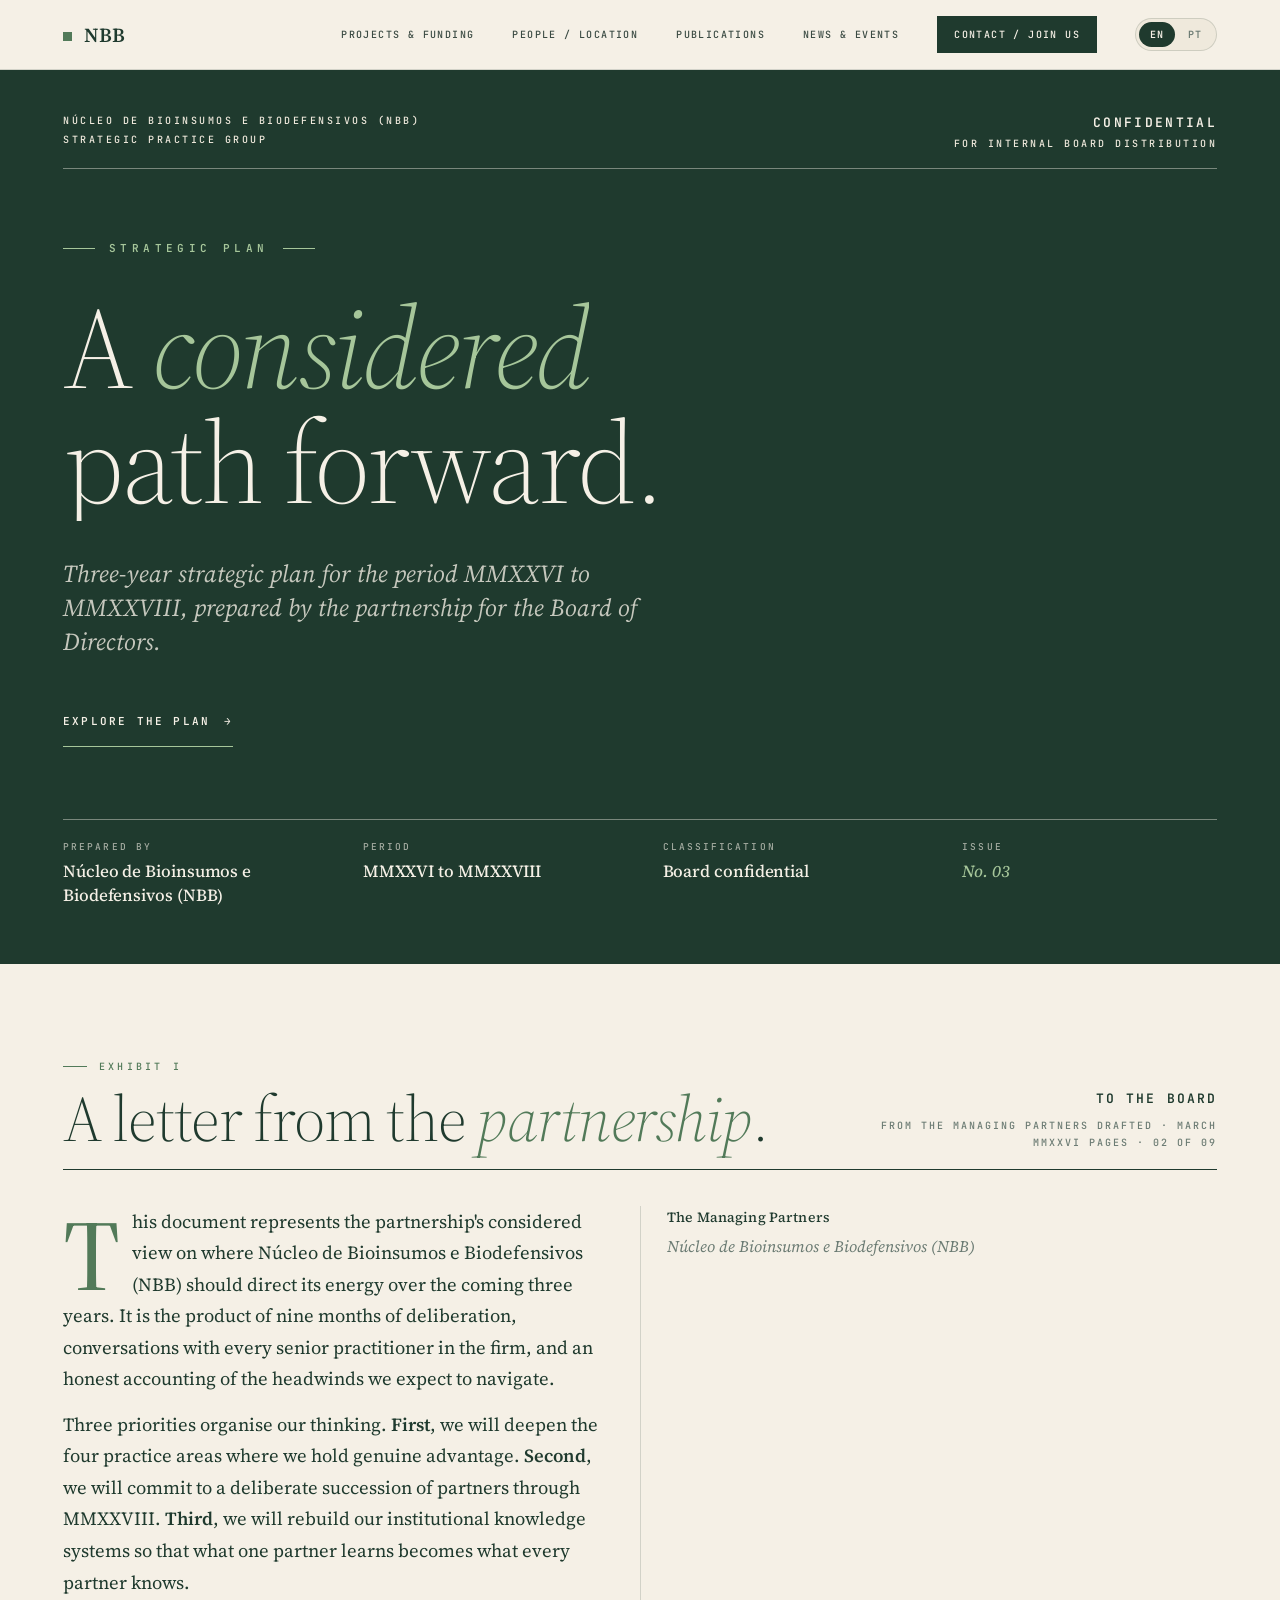
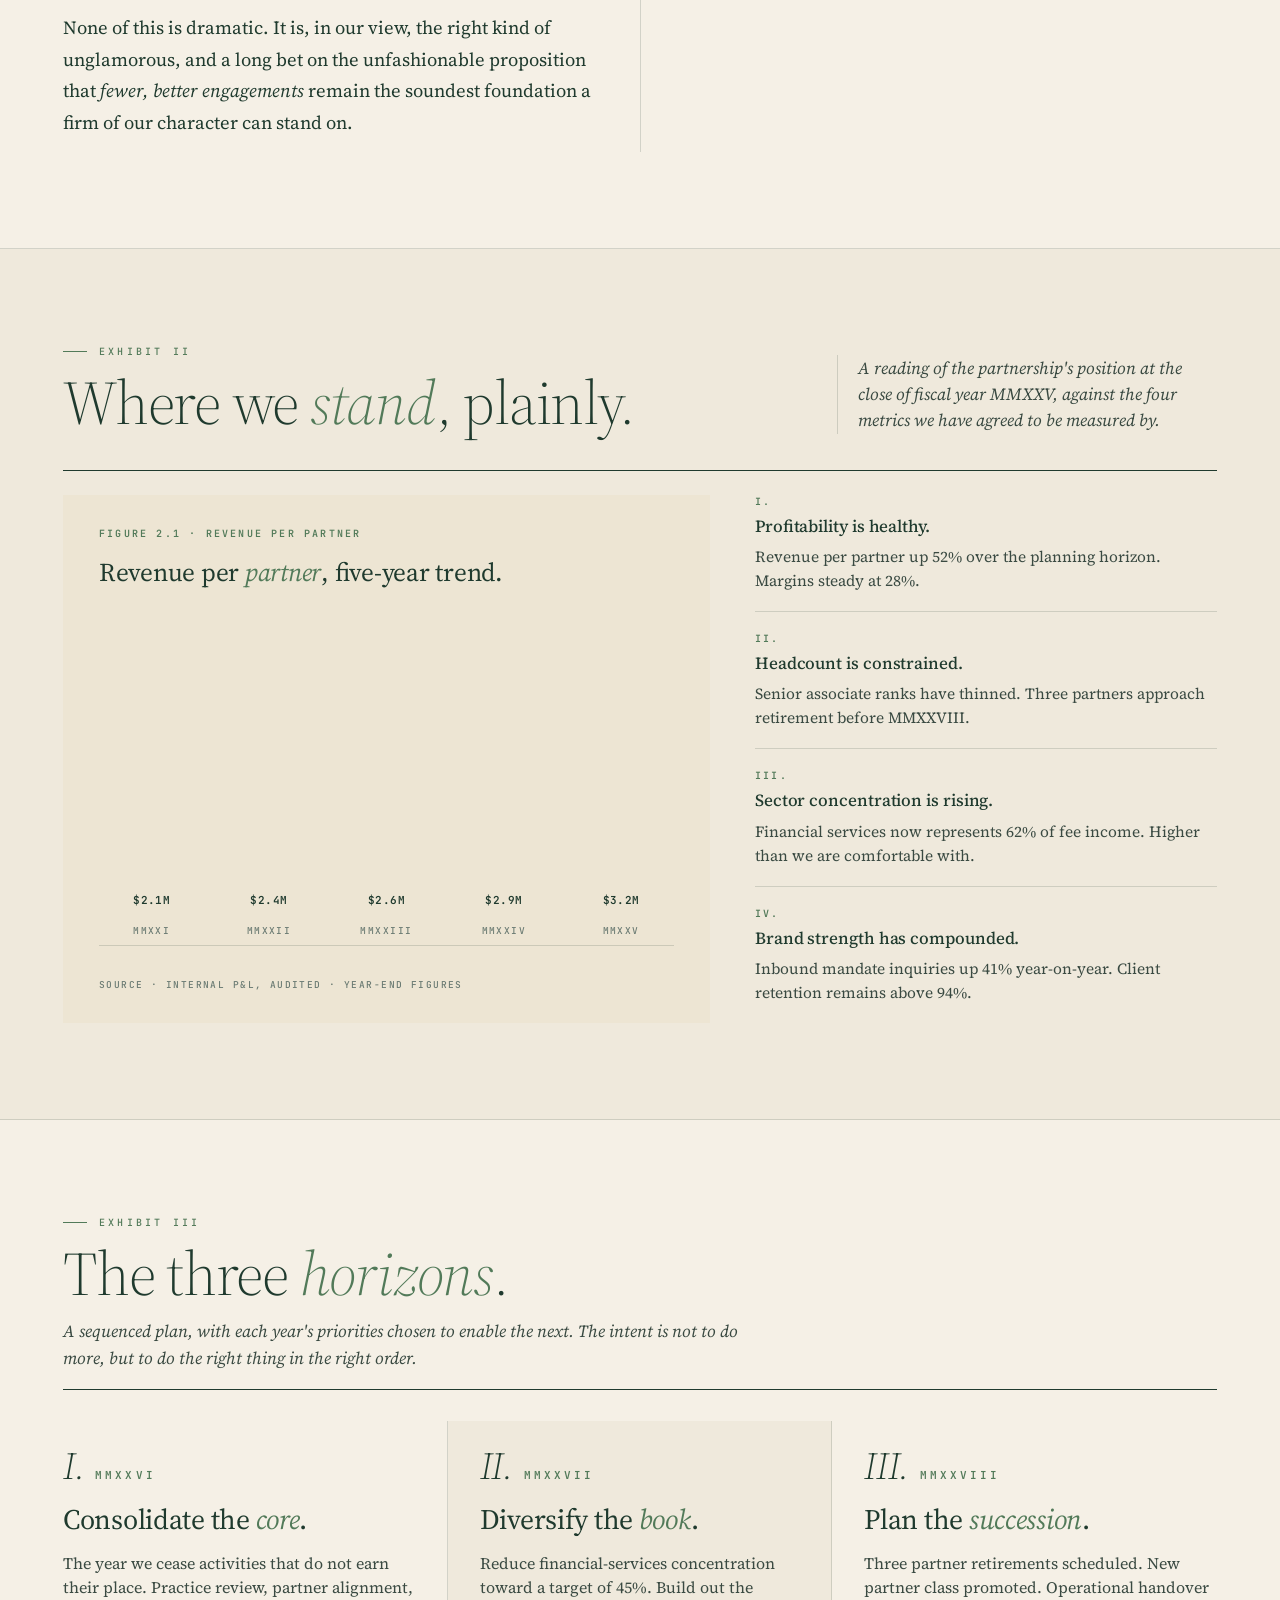
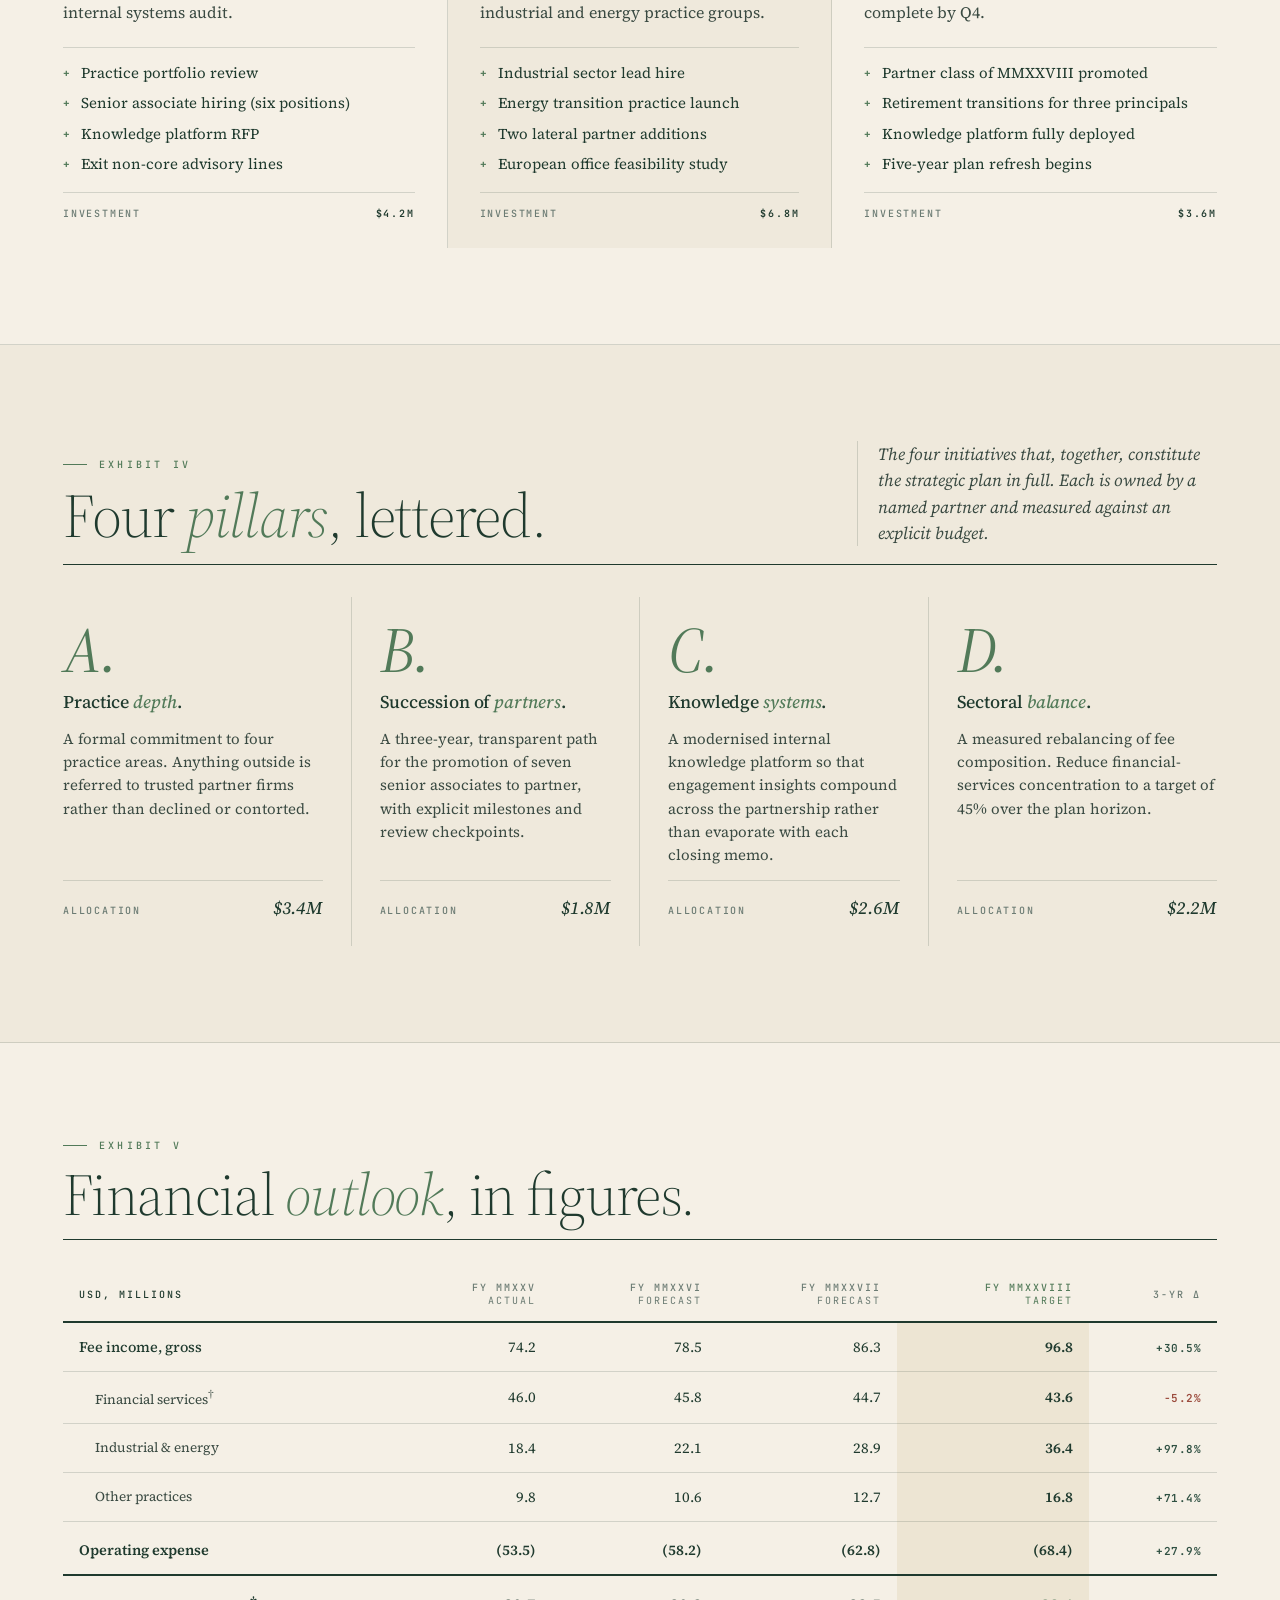
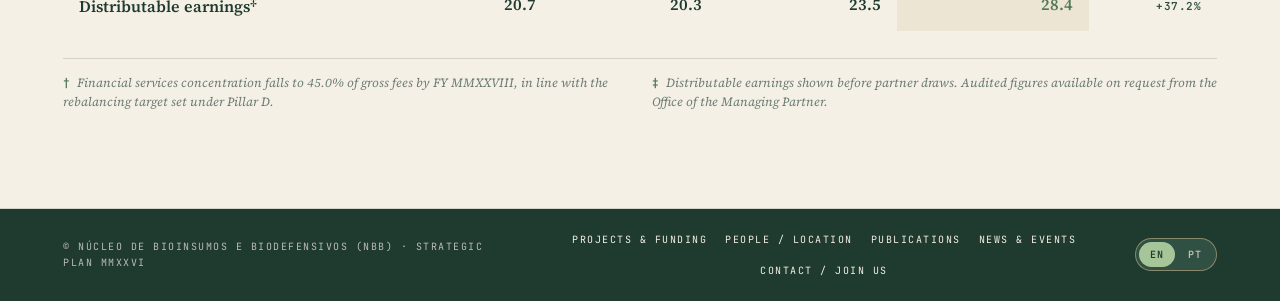
==== commit 16e93ff7: "pb.v1.1" ====
--- a/index.html
+++ b/index.html
@@ -3,8 +3,8 @@
 <head>
 <meta charset="UTF-8">
 <meta name="viewport" content="width=device-width, initial-scale=1.0">
-<meta name="description" content="Linden &amp; Hare Advisory's three-year strategic plan for MMXXVI to MMXXVIII.">
-<title>Linden &amp; Hare | Strategic Plan</title>
+<meta name="description" content="Núcleo de Bioinsumos e Biodefensivos (NBB)'s three-year strategic plan for MMXXVI to MMXXVIII.">
+<title>Núcleo de Bioinsumos e Biodefensivos (NBB) | Strategic Plan</title>
 </head>
 <!--
   Ledger Slideshow
@@ -456,8 +456,8 @@
 <body>
 
 <header class="site-header">
-  <a class="brand" href="#cover" aria-label="Linden and Hare home">
-    <span class="mark"></span>Linden &amp; Hare<span class="sub">MMXXVI</span>
+  <a class="brand" href="#cover" aria-label="Núcleo de Bioinsumos e Biodefensivos (NBB)">
+    <span class="mark"></span>NBB
   </a>
   <nav class="primary-nav" aria-label="Main navigation">
     <a href="projects.html">Projects &amp; Funding</a>
@@ -479,7 +479,7 @@
     <div class="slide-inner s-cover">
       <div class="s-cover-top reveal">
         <div class="tl">
-          <span>Linden &amp; Hare <strong>Advisory</strong></span>
+          <span>Núcleo de Bioinsumos e Biodefensivos (NBB)</span>
           <span>Strategic Practice Group</span>
         </div>
         <div class="tr">
@@ -502,7 +502,7 @@
       <div class="s-cover-bot">
         <div class="item reveal">
           <span class="lbl">Prepared by</span>
-          <span class="val"><em>Linden</em> &amp; Hare</span>
+          <span class="val">Núcleo de Bioinsumos e Biodefensivos (NBB)</span>
         </div>
         <div class="item reveal">
           <span class="lbl">Period</span>
@@ -536,12 +536,12 @@
         </div>
       </div>
       <div class="s-summary-body reveal">
-        <p>This document represents the partnership's considered view on where Linden &amp; Hare should direct its energy over the coming three years. It is the product of nine months of deliberation, conversations with every senior practitioner in the firm, and an honest accounting of the headwinds we expect to navigate.</p>
+        <p>This document represents the partnership's considered view on where Núcleo de Bioinsumos e Biodefensivos (NBB) should direct its energy over the coming three years. It is the product of nine months of deliberation, conversations with every senior practitioner in the firm, and an honest accounting of the headwinds we expect to navigate.</p>
         <p>Three priorities organise our thinking. <strong>First</strong>, we will deepen the four practice areas where we hold genuine advantage. <strong>Second</strong>, we will commit to a deliberate succession of partners through MMXXVIII. <strong>Third</strong>, we will rebuild our institutional knowledge systems so that what one partner learns becomes what every partner knows.</p>
         <p>None of this is dramatic. It is, in our view, the right kind of unglamorous, and a long bet on the unfashionable proposition that <em>fewer, better engagements</em> remain the soundest foundation a firm of our character can stand on.</p>
         <p class="s-summary-sig">
           <strong>The Managing Partners</strong>
-          <em>Linden &amp; Hare Advisory</em>
+          <em>Núcleo de Bioinsumos e Biodefensivos (NBB)</em>
         </p>
       </div>
     </div>
@@ -765,7 +765,7 @@
 </div>
 
 <footer class="site-footer">
-  <p>&copy; <span>Linden &amp; Hare Advisory</span> &middot; <span>Strategic Plan MMXXVI</span></p>
+  <p>&copy; <span>Núcleo de Bioinsumos e Biodefensivos (NBB)</span> &middot; <span>Strategic Plan MMXXVI</span></p>
   <nav class="site-footer-links" aria-label="Footer navigation">
     <a href="projects.html">Projects &amp; Funding</a>
     <a href="people.html">People / Location</a>
@@ -794,7 +794,7 @@
     'Exhibit I':'Anexo I','A letter from the ':'Uma carta da ','partnership':'sociedade',
     'To the Board':'Ao Conselho','From the Managing Partners':'Dos sócios-diretores',
     'Drafted · March MMXXVI':'Elaborado · Março de MMXXVI','Pages · 02 of 09':'Páginas · 02 de 09',
-    "This document represents the partnership's considered view on where Linden & Hare should direct its energy over the coming three years. It is the product of nine months of deliberation, conversations with every senior practitioner in the firm, and an honest accounting of the headwinds we expect to navigate.":'Este documento apresenta a visão ponderada da sociedade sobre onde a Linden & Hare deve concentrar seus esforços nos próximos três anos. É resultado de nove meses de deliberações, conversas com todos os profissionais seniores da firma e uma avaliação franca dos desafios que esperamos enfrentar.',
+    "This document represents the partnership's considered view on where Núcleo de Bioinsumos e Biodefensivos (NBB) should direct its energy over the coming three years. It is the product of nine months of deliberation, conversations with every senior practitioner in the firm, and an honest accounting of the headwinds we expect to navigate.":'Este documento apresenta a visão ponderada da sociedade sobre onde Núcleo de Bioinsumos e Biodefensivos (NBB) deve concentrar seus esforços nos próximos três anos. É resultado de nove meses de deliberações, conversas com todos os profissionais seniores da firma e uma avaliação franca dos desafios que esperamos enfrentar.',
     'Three priorities organise our thinking. ':'Três prioridades orientam nosso pensamento. ','First':'Primeiro','Second':'Segundo','Third':'Terceiro',
     ', we will deepen the four practice areas where we hold genuine advantage. ':', vamos aprofundar as quatro áreas de atuação em que temos vantagem real. ',
     ', we will commit to a deliberate succession of partners through MMXXVIII. ':', vamos conduzir um processo planejado de sucessão de sócios até MMXXVIII. ',
@@ -845,10 +845,10 @@
   function setLanguage(nextLanguage){
     language=nextLanguage;
     document.documentElement.lang=language==='pt-BR'?'pt-BR':'en';
-    document.title=language==='pt-BR'?'Linden & Hare | Plano Estratégico':'Linden & Hare | Strategic Plan';
+    document.title=language==='pt-BR'?'Núcleo de Bioinsumos e Biodefensivos (NBB) | Plano Estratégico':'Núcleo de Bioinsumos e Biodefensivos (NBB) | Strategic Plan';
     document.querySelector('meta[name="description"]').content=language==='pt-BR'
-      ?'Plano estratégico de três anos da Linden & Hare Advisory para MMXXVI a MMXXVIII.'
-      :'Linden & Hare Advisory\'s three-year strategic plan for MMXXVI to MMXXVIII.';
+      ?'Plano estratégico de três anos do Núcleo de Bioinsumos e Biodefensivos (NBB) para MMXXVI a MMXXVIII.'
+      :'Núcleo de Bioinsumos e Biodefensivos (NBB) - three-year strategic plan for MMXXVI to MMXXVIII.';
     textNodes.forEach(function(entry){
       var source=entry.english;
       var trimmed=source.trim();
@@ -862,7 +862,7 @@
     });
     document.querySelector('.primary-nav').setAttribute('aria-label',language==='pt-BR'?'Navegação principal':'Main navigation');
     document.querySelector('.site-footer-links').setAttribute('aria-label',language==='pt-BR'?'Navegação do rodapé':'Footer navigation');
-    document.querySelector('.brand').setAttribute('aria-label',language==='pt-BR'?'Página inicial da Linden e Hare':'Linden and Hare home');
+    document.querySelector('.brand').setAttribute('aria-label','Núcleo de Bioinsumos e Biodefensivos (NBB)');
     languageOptions.forEach(function(button){
       var selected=button.dataset.languageOption===language;
       button.classList.toggle('is-active',selected);
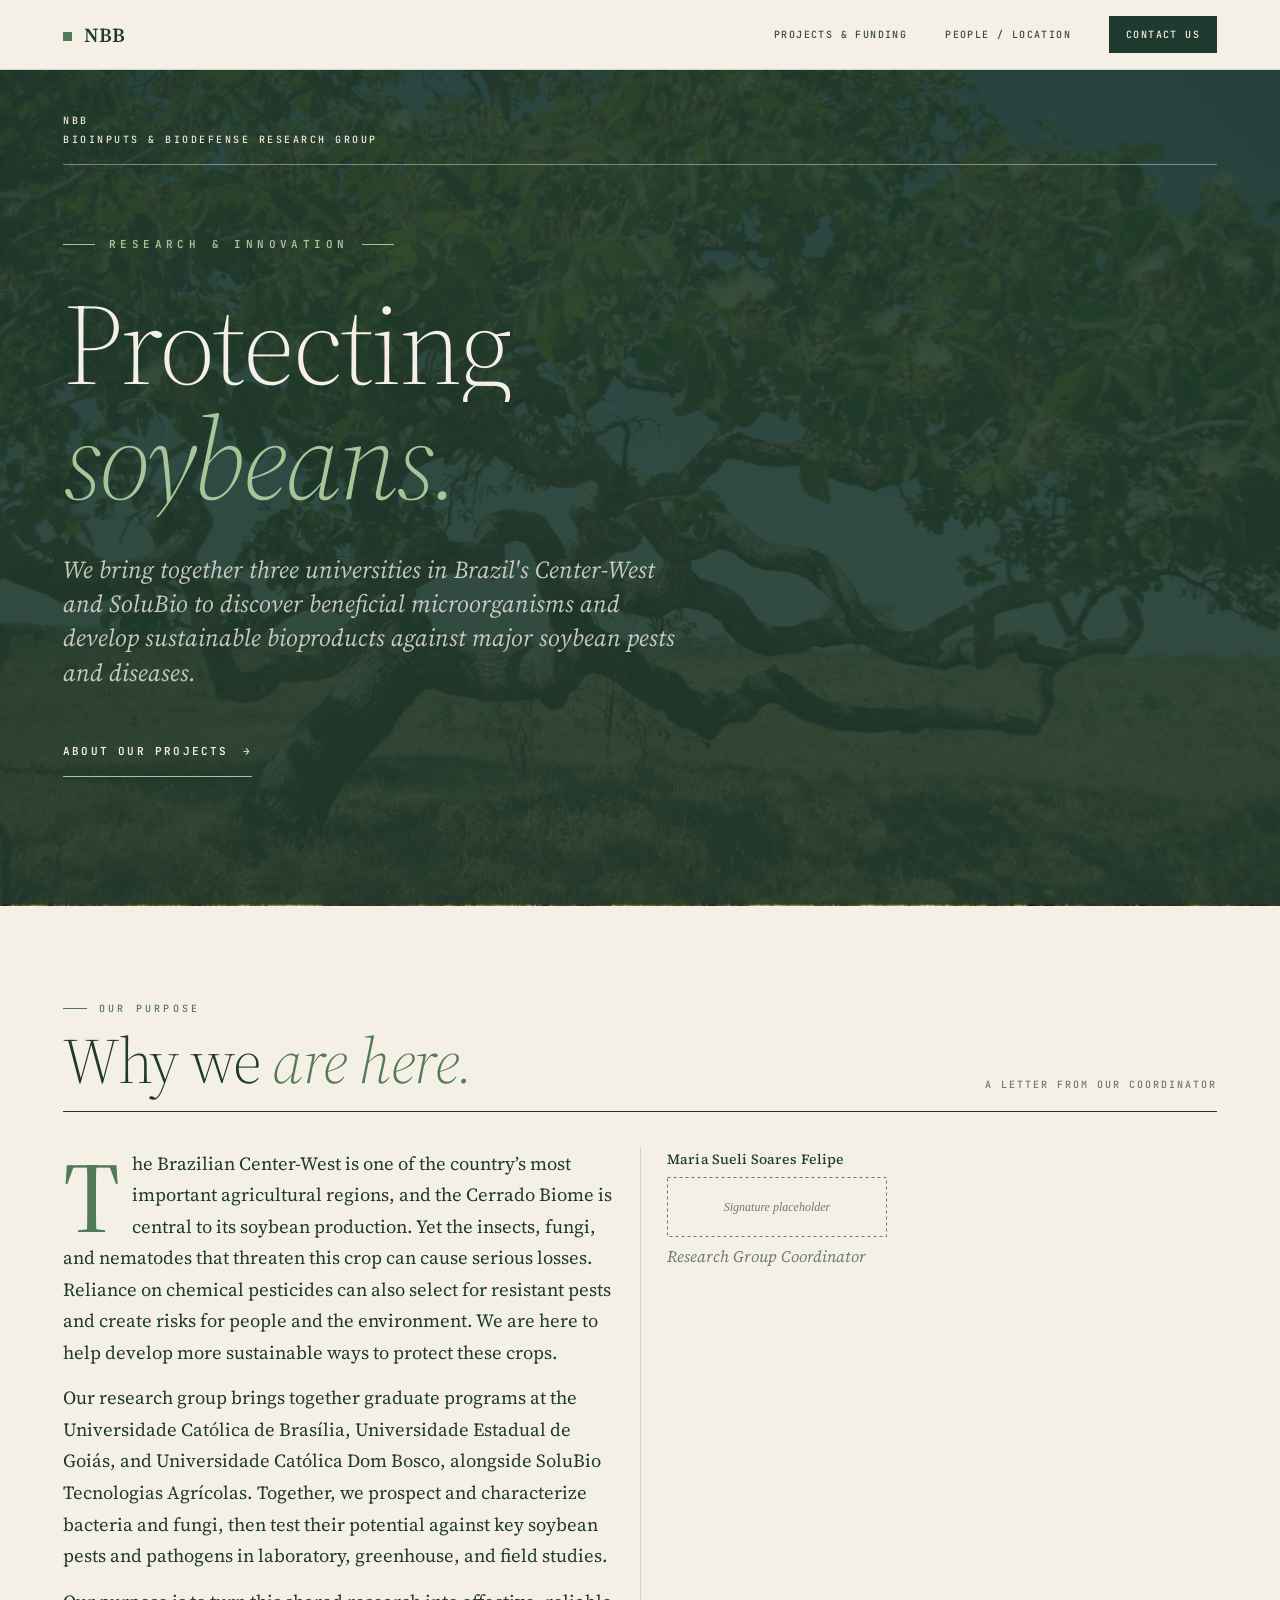
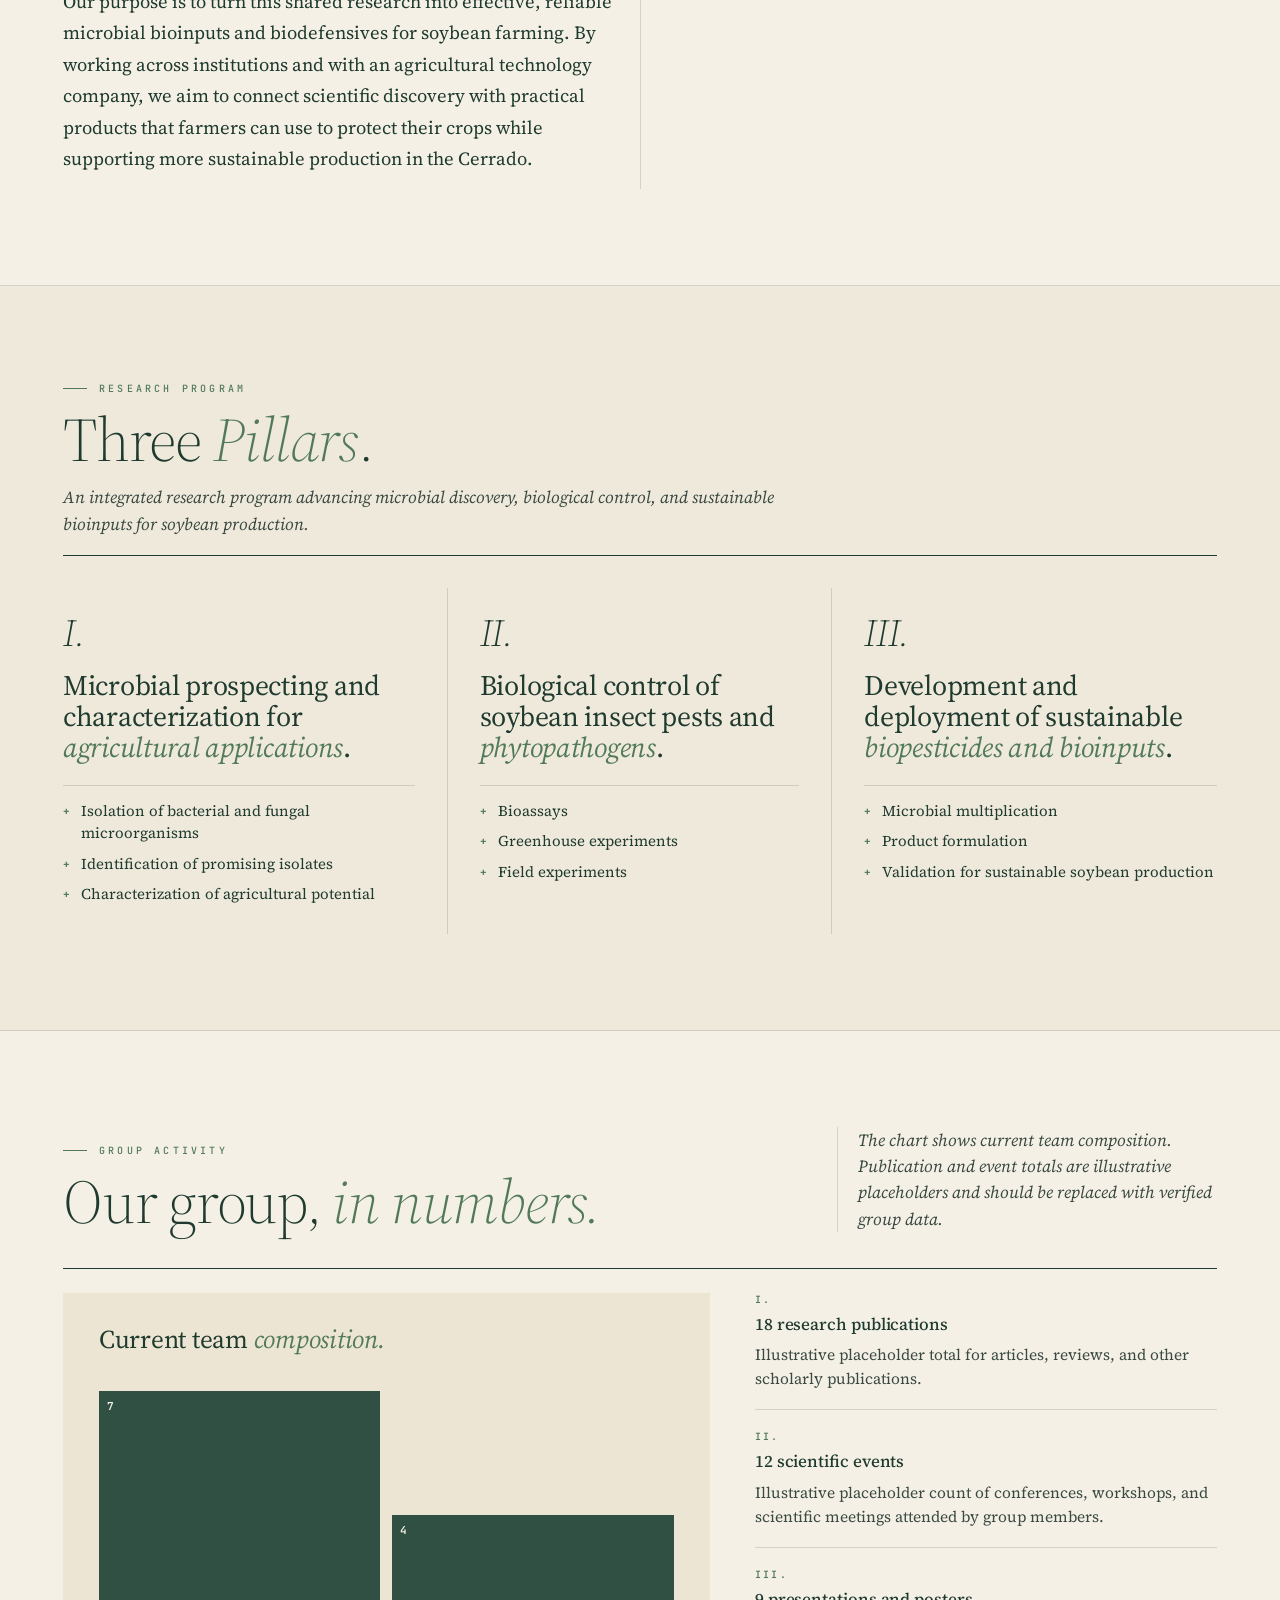
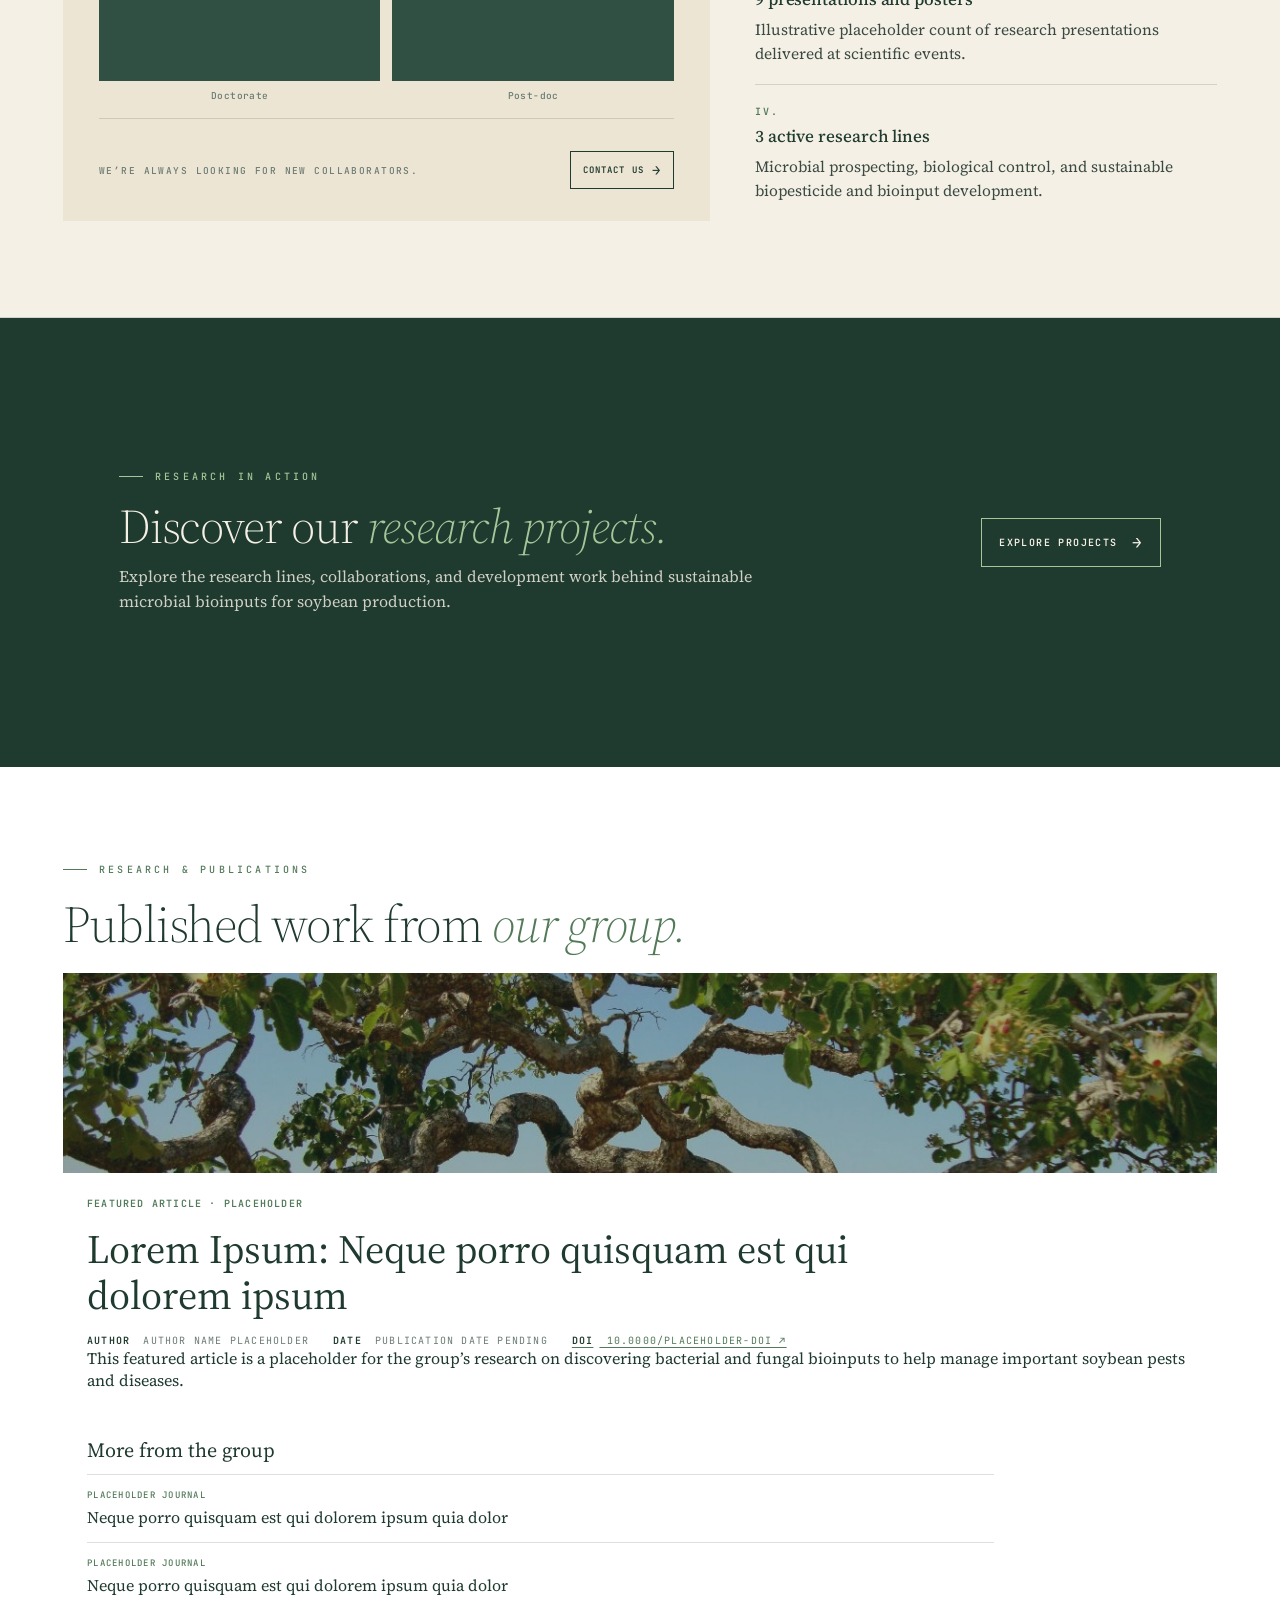
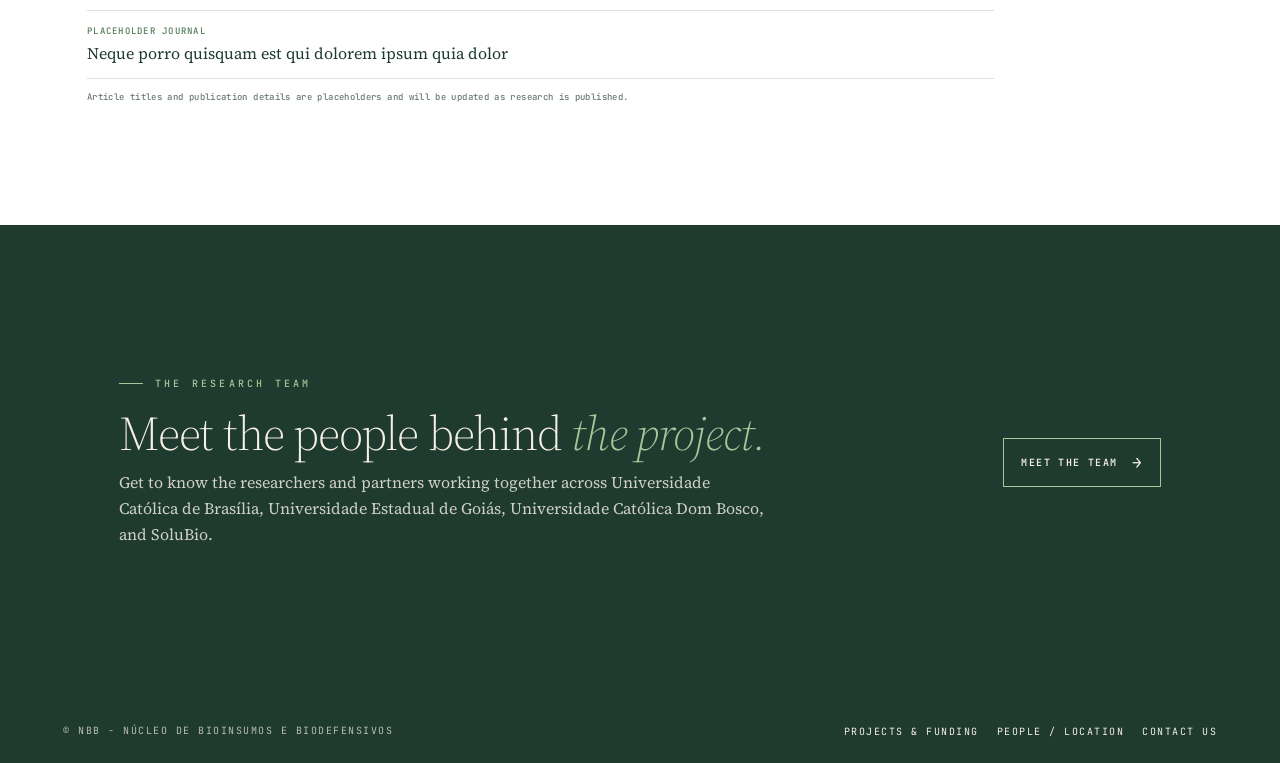
==== commit ab017865: "1.2" ====
--- a/index.html
+++ b/index.html
@@ -3,650 +3,86 @@
 <head>
 <meta charset="UTF-8">
 <meta name="viewport" content="width=device-width, initial-scale=1.0">
-<meta name="description" content="Núcleo de Bioinsumos e Biodefensivos (NBB)'s three-year strategic plan for MMXXVI to MMXXVIII.">
-<title>Núcleo de Bioinsumos e Biodefensivos (NBB) | Strategic Plan</title>
-</head>
-<!--
-  Ledger Slideshow
-  https://templatemo.com/tm-626-ledger-slideshow
--->
-<body>
+<meta name="description" content="NBB">
+<title>NBB</title>
 <link rel="preconnect" href="https://fonts.googleapis.com">
 <link rel="preconnect" href="https://fonts.gstatic.com" crossorigin>
 <link href="https://fonts.googleapis.com/css2?family=Source+Serif+4:ital,opsz,wght@0,8..60,300;0,8..60,400;0,8..60,500;0,8..60,600;0,8..60,700;1,8..60,300;1,8..60,400;1,8..60,500&family=JetBrains+Mono:wght@400;500;700&display=swap" rel="stylesheet">
-<style>
-:root{
-  --ee:cubic-bezier(0.19,1,0.22,1);
-  --eq:cubic-bezier(0.77,0,0.175,1);
-  --es:cubic-bezier(0.34,1.56,0.64,1);
-
-  /* Forest and leaf greens on warm paper */
-  --bone:#F5F0E6;
-  --bone-2:#EFE9DC;
-  --cream:#EDE5D3;
-  --green:#1F3A2E;
-  --green-2:#2F5042;
-  --green-3:#4A6B5C;
-  --gold:#527A59;
-  --gold-soft:#A6C69A;
-  --ink:#1F3A2E;
-  --ink-2:#3A4A42;
-  --ink-3:#6B7B73;
-  --rule:rgba(31,58,46,.16);
-  --rule-2:rgba(31,58,46,.08);
-
-  --font-serif:'Source Serif 4',Georgia,serif;
-  --font-mono:'JetBrains Mono','Courier New',monospace;
-}
-
-*{margin:0;padding:0;box-sizing:border-box}
-html,body{height:100%;width:100%;background:var(--bone);color:var(--ink);font-family:var(--font-serif);-webkit-font-smoothing:antialiased;overflow:hidden;font-feature-settings:'liga' 1,'kern' 1,'tnum' 1}
-
-/* Subtle paper texture - very faint warm noise */
-body::before{content:'';position:fixed;inset:0;pointer-events:none;z-index:0;background-image:radial-gradient(circle at 20% 30%,rgba(82,122,89,.04) 0%,transparent 50%),radial-gradient(circle at 80% 70%,rgba(31,58,46,.03) 0%,transparent 50%);opacity:.9}
-
-.deck{position:fixed;inset:0;overflow:hidden;z-index:1}
-.slide{position:absolute;inset:0;opacity:0;visibility:hidden;transition:opacity 1.1s var(--eq),visibility 1.1s,transform 1.1s var(--eq);z-index:1;overflow-y:auto;overflow-x:hidden;-webkit-overflow-scrolling:touch;transform:translateX(30px)}
-.slide.active{opacity:1;visibility:visible;transform:translateX(0);transition-delay:.45s}
-.slide.exiting{transition-delay:0s;transform:translateX(-20px)}
-.slide-inner{min-height:100%;padding:100px 7vmin 80px;display:flex;flex-direction:column;position:relative}
-
-/* === Persistent chrome === */
-.brand{position:fixed;top:34px;left:42px;z-index:100;display:flex;align-items:baseline;gap:12px;font-family:var(--font-serif);font-weight:600;font-size:20px;letter-spacing:-.005em;color:var(--ink)}
-.brand .mark{display:inline-block;width:9px;height:9px;background:var(--gold);transform:translateY(-1px)}
-.brand .sub{font-family:var(--font-mono);font-weight:500;font-size:9px;letter-spacing:.28em;text-transform:uppercase;color:var(--ink-3)}
-
-.nav{position:fixed;top:30px;right:30px;display:flex;gap:4px;align-items:center;z-index:100;font-family:var(--font-mono)}
-.nav button{background:var(--bone);border:1px solid var(--ink);color:var(--ink);cursor:pointer;width:36px;height:36px;display:grid;place-items:center;border-radius:0;font-family:inherit;font-size:13px;font-weight:500;transition:all .25s var(--ee)}
-.nav button:hover{background:var(--ink);color:var(--bone)}
-.counter{font-size:11px;letter-spacing:.16em;padding:0 14px;color:var(--ink);min-width:78px;text-align:center;background:var(--bone);border:1px solid var(--ink);height:36px;display:flex;align-items:center;justify-content:center;font-weight:500;gap:3px}
-.counter .sep{color:var(--ink-3)}
-.counter strong{font-weight:600;color:var(--ink)}
-
-.section-tag{position:fixed;bottom:34px;left:42px;z-index:100;font-family:var(--font-mono);font-size:10px;letter-spacing:.25em;text-transform:uppercase;color:var(--ink-3);display:flex;gap:12px;align-items:center;pointer-events:none;font-weight:500}
-.section-tag::before{content:'';width:24px;height:1px;background:var(--gold)}
-
-.tm-credit{position:fixed;bottom:34px;right:42px;z-index:100;font-family:var(--font-mono);font-size:10px;letter-spacing:.25em;text-transform:uppercase;color:var(--ink-3);text-decoration:none;display:flex;gap:10px;align-items:center;transition:color .25s;font-weight:500}
-.tm-credit:hover{color:var(--ink)}
-.tm-credit::after{content:'';width:24px;height:1px;background:var(--gold)}
-
-/* === Popup menu - Table of Exhibits === */
-.menu-btn .icon{display:flex;flex-direction:column;gap:3px;align-items:center}
-.menu-btn .icon i{display:block;width:14px;height:1.5px;background:currentColor;transition:all .3s var(--ee)}
-.menu-btn.open .icon i:nth-child(1){transform:translateY(4.5px) rotate(45deg)}
-.menu-btn.open .icon i:nth-child(2){opacity:0}
-.menu-btn.open .icon i:nth-child(3){transform:translateY(-4.5px) rotate(-45deg)}
-
-.menu-overlay{position:fixed;inset:0;background:rgba(31,58,46,.55);z-index:200;opacity:0;visibility:hidden;transition:opacity .35s var(--ee),visibility .35s}
-.menu-overlay.open{opacity:1;visibility:visible}
-.menu-panel{position:fixed;top:50%;left:50%;transform:translate(-50%,-48%) scale(.97);width:min(600px,92vw);max-height:84vh;overflow-y:auto;overflow-x:hidden;background:var(--bone);border:1px solid var(--ink);z-index:201;opacity:0;visibility:hidden;transition:opacity .4s var(--ee),visibility .4s,transform .5s var(--es);box-shadow:0 30px 80px rgba(31,58,46,.2);scrollbar-width:thin;scrollbar-color:var(--gold) transparent}
-.menu-panel.open{opacity:1;visibility:visible;transform:translate(-50%,-50%) scale(1)}
-.menu-panel::-webkit-scrollbar{width:8px}
-.menu-panel::-webkit-scrollbar-track{background:transparent}
-.menu-panel::-webkit-scrollbar-thumb{background:var(--gold);border:2px solid transparent;background-clip:padding-box}
-.menu-panel::-webkit-scrollbar-thumb:hover{background:var(--green-2);background-clip:padding-box}
-.menu-header{padding:28px 32px 20px;border-bottom:1px solid var(--ink);display:flex;justify-content:space-between;align-items:baseline}
-.menu-header h3{font-family:var(--font-serif);font-weight:400;font-size:24px;letter-spacing:-.01em}
-.menu-header h3 em{font-style:italic;color:var(--gold)}
-.menu-header .menu-meta{font-family:var(--font-mono);font-size:10px;letter-spacing:.22em;text-transform:uppercase;color:var(--ink-3);font-weight:500}
-.menu-list{padding:4px 0;display:flex;flex-direction:column}
-.menu-item{display:grid;grid-template-columns:50px 1fr auto;gap:18px;padding:16px 32px;cursor:pointer;transition:all .2s var(--ee);border-bottom:1px solid var(--rule-2);align-items:center;position:relative}
-.menu-item:last-child{border-bottom:none}
-.menu-item:hover{background:var(--cream)}
-.menu-item:hover .mi-arr{transform:translateX(4px);color:var(--gold)}
-.menu-item.current{background:var(--cream)}
-.menu-item.current::before{content:'';position:absolute;left:0;top:0;bottom:0;width:3px;background:var(--gold)}
-.menu-item .mi-num{font-family:var(--font-mono);font-size:10px;color:var(--ink-3);letter-spacing:.18em;font-weight:500;text-transform:uppercase}
-.menu-item.current .mi-num{color:var(--gold)}
-.menu-item .mi-label{font-family:var(--font-serif);font-weight:400;font-size:17px;letter-spacing:-.005em;color:var(--ink);line-height:1.2}
-.menu-item .mi-label em{font-style:italic;color:var(--gold)}
-.menu-item .mi-sub{font-family:var(--font-serif);font-style:italic;font-size:12px;color:var(--ink-3);margin-top:3px;letter-spacing:.005em}
-.menu-item .mi-arr{color:var(--ink-3);font-size:13px;transition:all .25s;font-family:var(--font-mono);font-weight:500}
-.menu-footer{padding:18px 32px 22px;border-top:1px solid var(--ink);display:flex;justify-content:space-between;align-items:center;font-family:var(--font-mono);font-size:10px;letter-spacing:.18em;text-transform:uppercase;color:var(--ink-3);font-weight:500}
-.menu-footer kbd{background:var(--cream);border:1px solid var(--rule);padding:3px 8px;font-family:var(--font-mono);font-size:9.5px;color:var(--ink);margin:0 4px;font-weight:600}
-
-/* === Reveal === */
-.reveal{opacity:0;transform:translateY(20px);transition:opacity 1.1s var(--ee),transform 1.1s var(--ee)}
-.slide.active .reveal{opacity:1;transform:translateY(0)}
-.slide.active .reveal:nth-of-type(1){transition-delay:.55s}
-.slide.active .reveal:nth-of-type(2){transition-delay:.7s}
-.slide.active .reveal:nth-of-type(3){transition-delay:.85s}
-.slide.active .reveal:nth-of-type(4){transition-delay:1s}
-.slide.active .reveal:nth-of-type(5){transition-delay:1.15s}
-.slide.active .reveal:nth-of-type(6){transition-delay:1.3s}
-.slide.active .reveal:nth-of-type(7){transition-delay:1.45s}
-.slide.active .reveal:nth-of-type(8){transition-delay:1.6s}
-
-.mw{display:inline-block;overflow:hidden;vertical-align:bottom}
-.mw>span{display:inline-block;transform:translateY(110%);transition:transform 1.3s var(--ee)}
-.slide.active .mw>span{transform:translateY(0)}
-
-/* Hairline draw animation */
-.hr-draw{height:1px;background:var(--ink);transform-origin:left center;transform:scaleX(0);transition:transform 1.4s var(--ee)}
-.slide.active .hr-draw{transform:scaleX(1);transition-delay:.7s}
-
-/* === Shared elements === */
-.exhibit-label{font-family:var(--font-mono);font-weight:500;font-size:10px;letter-spacing:.32em;text-transform:uppercase;color:var(--gold);display:flex;align-items:center;gap:12px}
-.exhibit-label::before{content:'';width:24px;height:1px;background:var(--gold)}
-.h-display{font-family:var(--font-serif);font-weight:300;line-height:1;letter-spacing:-.025em;color:var(--ink)}
-.h-display em{font-style:italic;font-weight:300;color:var(--gold)}
-.body-lg{font-family:var(--font-serif);font-weight:400;font-size:clamp(16px,1.45vw,20px);line-height:1.65;color:var(--ink-2)}
-.body-md{font-family:var(--font-serif);font-size:14px;line-height:1.6;color:var(--ink-2)}
-.body-sm{font-family:var(--font-mono);font-size:11px;line-height:1.5;color:var(--ink-3);letter-spacing:.05em}
-
-.btn-primary{background:var(--ink);color:var(--bone);padding:14px 28px;font-family:var(--font-mono);font-size:11px;font-weight:600;letter-spacing:.18em;text-transform:uppercase;display:inline-flex;align-items:center;gap:12px;cursor:pointer;transition:all .3s var(--ee);border:1px solid var(--ink);text-decoration:none}
-.btn-primary:hover{background:var(--gold);border-color:var(--gold);color:var(--ink)}
-.btn-secondary{background:transparent;color:var(--ink);padding:14px 28px;font-family:var(--font-mono);font-size:11px;font-weight:600;letter-spacing:.18em;text-transform:uppercase;display:inline-flex;align-items:center;gap:12px;cursor:pointer;transition:all .3s var(--ee);border:1px solid var(--ink);text-decoration:none}
-.btn-secondary:hover{background:var(--ink);color:var(--bone)}
-
-/* === SLIDE 1 - COVER === */
-.s-cover{padding:100px 7vmin 80px;display:grid;grid-template-rows:auto 1fr auto;gap:3vmin}
-.s-cover-top{display:flex;justify-content:space-between;align-items:flex-start;padding-bottom:18px;border-bottom:1px solid var(--ink);font-family:var(--font-mono);font-size:10px;letter-spacing:.25em;text-transform:uppercase;color:var(--ink-3);font-weight:500;gap:24px;flex-wrap:wrap}
-.s-cover-top .tl,.s-cover-top .tr{display:flex;flex-direction:column;gap:6px}
-.s-cover-top .tr{text-align:right;align-items:flex-end}
-.s-cover-top strong{color:var(--ink);font-weight:600;font-size:13px;letter-spacing:.18em}
-.s-cover-center{display:flex;flex-direction:column;justify-content:center;gap:36px;position:relative;padding:4vmin 0}
-.s-cover-eyebrow{font-family:var(--font-mono);font-weight:600;font-size:11px;letter-spacing:.4em;text-transform:uppercase;color:var(--gold);display:flex;align-items:center;gap:14px}
-.s-cover-eyebrow::before,.s-cover-eyebrow::after{content:'';flex:0 0 32px;height:1px;background:var(--gold)}
-.s-cover h1{font-size:clamp(54px,9vw,140px);max-width:14ch;font-weight:300}
-.s-cover h1 em{font-family:var(--font-serif);font-style:italic;color:var(--gold);font-weight:300}
-.s-cover-sub{font-family:var(--font-serif);font-style:italic;font-weight:400;font-size:clamp(19px,1.9vw,28px);color:var(--ink-2);max-width:620px;line-height:1.4}
-.s-cover-start{align-self:flex-start;display:inline-flex;align-items:center;gap:14px;text-decoration:none;color:var(--ink);cursor:pointer;padding:18px 0;transition:gap .35s var(--ee);font-family:var(--font-mono);font-size:11px;font-weight:600;letter-spacing:.2em;text-transform:uppercase;border-bottom:1px solid var(--ink)}
-.s-cover-start:hover{gap:20px;color:var(--gold);border-color:var(--gold)}
-.s-cover-bot{display:grid;grid-template-columns:repeat(4,1fr);gap:5vmin;padding-top:20px;border-top:1px solid var(--ink)}
-.s-cover-bot .item{display:flex;flex-direction:column;gap:6px}
-.s-cover-bot .item .lbl{font-family:var(--font-mono);font-size:9.5px;letter-spacing:.22em;text-transform:uppercase;color:var(--ink-3);font-weight:500}
-.s-cover-bot .item .val{font-family:var(--font-serif);font-weight:500;font-size:17px;letter-spacing:-.005em;color:var(--ink)}
-.s-cover-bot .item .val em{font-style:italic;color:var(--gold);font-weight:500}
-
-/* === SLIDE 2 - EXECUTIVE SUMMARY === */
-.s-summary{justify-content:flex-start}
-.s-summary-head{display:grid;grid-template-columns:2fr 1fr;gap:5vmin;align-items:end;padding-bottom:18px;border-bottom:1px solid var(--ink)}
-.s-summary-head h2{font-family:var(--font-serif);font-weight:300;font-size:clamp(36px,5vw,68px);line-height:1;letter-spacing:-.02em;margin-top:14px}
-.s-summary-head h2 em{font-style:italic;color:var(--gold)}
-.s-summary-head .meta{font-family:var(--font-mono);font-size:10px;letter-spacing:.2em;text-transform:uppercase;color:var(--ink-3);text-align:right;font-weight:500;line-height:1.7}
-.s-summary-head .meta strong{color:var(--ink);font-weight:600;font-size:13px;letter-spacing:.16em;display:block;margin-bottom:6px}
-.s-summary-body{margin-top:4vmin;font-family:var(--font-serif);font-weight:400;font-size:clamp(16px,1.45vw,20px);line-height:1.7;color:var(--ink);column-count:2;column-gap:6vmin;column-rule:1px solid var(--rule)}
-.s-summary-body p{margin-bottom:14px;break-inside:avoid}
-.s-summary-body p:first-child::first-letter{font-family:var(--font-serif);font-weight:500;font-size:5.4em;line-height:.82;float:left;margin:8px 12px -4px 0;color:var(--gold)}
-.s-summary-body em{font-style:italic}
-.s-summary-body strong{font-weight:600;color:var(--ink)}
-.s-summary-sig{margin-top:24px;font-family:var(--font-serif);font-style:italic;font-size:16px;color:var(--ink-3);break-before:column;display:flex;flex-direction:column;gap:4px}
-.s-summary-sig strong{font-style:normal;font-weight:500;color:var(--ink);font-size:14px;letter-spacing:.01em}
-
-/* === SLIDE 3 - WHERE WE STAND === */
-.s-stand{gap:4vmin;justify-content:center}
-.s-stand-head{display:flex;justify-content:space-between;align-items:flex-end;gap:40px;flex-wrap:wrap}
-.s-stand-head .sh-l{flex:1;min-width:300px}
-.s-stand-head h2{font-family:var(--font-serif);font-weight:300;font-size:clamp(36px,4.8vw,64px);line-height:1;letter-spacing:-.02em;margin-top:14px}
-.s-stand-head h2 em{font-style:italic;color:var(--gold)}
-.s-stand-head .sh-r{font-family:var(--font-serif);font-style:italic;font-size:17px;line-height:1.55;color:var(--ink-2);max-width:380px;border-left:1px solid var(--rule);padding-left:20px}
-.s-stand-grid{display:grid;grid-template-columns:1.4fr 1fr;gap:5vmin;padding-top:24px;border-top:1px solid var(--ink)}
-.s-stand-chart{background:var(--cream);padding:32px 36px;display:flex;flex-direction:column;gap:18px;position:relative}
-.s-stand-chart .ex-lbl{font-family:var(--font-mono);font-size:10px;letter-spacing:.22em;text-transform:uppercase;color:var(--gold);font-weight:600}
-.s-stand-chart h3{font-family:var(--font-serif);font-weight:400;font-size:clamp(20px,2vw,28px);letter-spacing:-.01em;line-height:1.1}
-.s-stand-chart h3 em{font-style:italic;color:var(--gold)}
-.s-stand-chart-area{flex:1;min-height:220px;position:relative;display:flex;align-items:flex-end;gap:12px;padding:20px 0 30px;border-bottom:1px solid var(--rule)}
-.s-stand-bar{flex:1;display:flex;flex-direction:column;align-items:center;gap:8px;position:relative}
-.s-stand-bar .val{font-family:var(--font-mono);font-size:11px;font-weight:600;color:var(--ink);letter-spacing:.04em}
-.s-stand-bar .col{width:100%;background:var(--green-2);transform:scaleY(0);transform-origin:bottom;transition:transform 1.4s var(--ee)}
-.slide.active .s-stand-bar .col{transform:scaleY(1)}
-.slide.active .s-stand-bar:nth-child(1) .col{transition-delay:.9s}
-.slide.active .s-stand-bar:nth-child(2) .col{transition-delay:1s}
-.slide.active .s-stand-bar:nth-child(3) .col{transition-delay:1.1s}
-.slide.active .s-stand-bar:nth-child(4) .col{transition-delay:1.2s}
-.slide.active .s-stand-bar:nth-child(5) .col{transition-delay:1.3s}
-.s-stand-bar.gold .col{background:var(--gold)}
-.s-stand-bar .yr{position:absolute;bottom:-22px;font-family:var(--font-mono);font-size:9.5px;letter-spacing:.15em;color:var(--ink-3);font-weight:500}
-.s-stand-chart-note{font-family:var(--font-mono);font-size:9.5px;letter-spacing:.15em;text-transform:uppercase;color:var(--ink-3);font-weight:500;padding-top:14px}
-.s-stand-points{display:flex;flex-direction:column;gap:20px}
-.stand-point{padding-bottom:18px;border-bottom:1px solid var(--rule);display:flex;flex-direction:column;gap:8px}
-.stand-point:last-child{border-bottom:none}
-.stand-point .sp-num{font-family:var(--font-mono);font-size:10px;letter-spacing:.22em;text-transform:uppercase;color:var(--gold);font-weight:600}
-.stand-point h4{font-family:var(--font-serif);font-weight:500;font-size:17px;letter-spacing:-.005em;color:var(--ink);line-height:1.25}
-.stand-point p{font-family:var(--font-serif);font-size:15.5px;line-height:1.55;color:var(--ink-2)}
-
-/* === SLIDE 4 - THREE HORIZONS === */
-.s-horizons{gap:3.5vmin;justify-content:center}
-.s-horizons-head{padding-bottom:18px;border-bottom:1px solid var(--ink)}
-.s-horizons-head h2{font-family:var(--font-serif);font-weight:300;font-size:clamp(36px,4.8vw,64px);line-height:1;letter-spacing:-.02em;margin-top:14px}
-.s-horizons-head h2 em{font-style:italic;color:var(--gold)}
-.s-horizons-head p{font-family:var(--font-serif);font-style:italic;font-size:17px;color:var(--ink-2);max-width:720px;margin-top:14px;line-height:1.55}
-.horizons-grid{display:grid;grid-template-columns:repeat(3,1fr);gap:0}
-.horizon{padding:28px 32px;display:flex;flex-direction:column;gap:16px;border-right:1px solid var(--rule);min-height:280px}
-.horizon:last-child{border-right:none}
-.horizon:nth-child(2){background:var(--bone-2)}
-.horizon:nth-child(1){padding-left:0}
-.horizon:nth-child(3){padding-right:0}
-.horizon .h-year{font-family:var(--font-mono);font-size:11px;letter-spacing:.28em;text-transform:uppercase;color:var(--gold);font-weight:600;display:flex;align-items:baseline;gap:10px}
-.horizon .h-year .big{font-family:var(--font-serif);font-style:italic;font-size:38px;color:var(--ink);font-weight:300;line-height:.9;letter-spacing:-.01em}
-.horizon h3{font-family:var(--font-serif);font-weight:400;font-size:clamp(22px,2.2vw,30px);line-height:1.1;letter-spacing:-.01em;margin-top:4px}
-.horizon h3 em{font-style:italic;color:var(--gold)}
-.horizon p{font-family:var(--font-serif);font-size:16px;line-height:1.55;color:var(--ink-2);font-weight:400}
-.horizon ul{list-style:none;display:flex;flex-direction:column;gap:8px;margin-top:6px;padding-top:14px;border-top:1px solid var(--rule)}
-.horizon ul li{font-family:var(--font-serif);font-size:15px;line-height:1.5;color:var(--ink);padding-left:18px;position:relative}
-.horizon ul li::before{content:'\002B';position:absolute;left:0;color:var(--gold);font-weight:600;font-family:var(--font-mono);font-size:11px;top:3px}
-.horizon .h-budget{margin-top:auto;padding-top:14px;border-top:1px solid var(--rule);display:flex;justify-content:space-between;font-family:var(--font-mono);font-size:10px;letter-spacing:.18em;text-transform:uppercase;color:var(--ink-3);font-weight:500}
-.horizon .h-budget strong{color:var(--ink);font-weight:600}
-
-/* === SLIDE 5 - STRATEGIC PILLARS === */
-.s-pillars{gap:3.5vmin;justify-content:center}
-.s-pillars-head{display:flex;justify-content:space-between;align-items:flex-end;gap:40px;flex-wrap:wrap;padding-bottom:18px;border-bottom:1px solid var(--ink)}
-.s-pillars-head .sp-l{flex:1;min-width:300px}
-.s-pillars-head h2{font-family:var(--font-serif);font-weight:300;font-size:clamp(36px,4.8vw,64px);line-height:1;letter-spacing:-.02em;margin-top:14px}
-.s-pillars-head h2 em{font-style:italic;color:var(--gold)}
-.s-pillars-head .sp-r{font-family:var(--font-serif);font-style:italic;font-size:17px;color:var(--ink-2);max-width:360px;line-height:1.55;border-left:1px solid var(--rule);padding-left:20px}
-.pillars-grid{display:grid;grid-template-columns:repeat(4,1fr);gap:0}
-.pillar{padding:26px 28px;display:flex;flex-direction:column;gap:14px;border-right:1px solid var(--rule);position:relative;min-height:300px}
-.pillar:last-child{border-right:none}
-.pillar:nth-child(1){padding-left:0}
-.pillar:nth-child(4){padding-right:0}
-.pillar .p-letter{font-family:var(--font-serif);font-style:italic;font-weight:400;font-size:64px;line-height:.85;color:var(--gold);letter-spacing:-.02em}
-.pillar h4{font-family:var(--font-serif);font-weight:500;font-size:18px;line-height:1.2;letter-spacing:-.005em;color:var(--ink)}
-.pillar h4 em{font-style:italic;color:var(--gold)}
-.pillar p{font-family:var(--font-serif);font-size:15px;line-height:1.55;color:var(--ink-2);flex:1}
-.pillar .p-alloc{padding-top:14px;border-top:1px solid var(--rule);font-family:var(--font-mono);font-size:10px;letter-spacing:.18em;text-transform:uppercase;color:var(--ink-3);font-weight:500;display:flex;justify-content:space-between;align-items:baseline}
-.pillar .p-alloc strong{font-family:var(--font-serif);font-style:italic;font-weight:500;color:var(--ink);font-size:18px;letter-spacing:-.01em;text-transform:none}
-
-/* === SLIDE 6 - FINANCIAL OUTLOOK === */
-.s-financial{gap:3vmin;justify-content:center}
-.s-financial-head{padding-bottom:14px;border-bottom:1px solid var(--ink)}
-.s-financial-head h2{font-family:var(--font-serif);font-weight:300;font-size:clamp(34px,4.6vw,60px);line-height:1;letter-spacing:-.02em;margin-top:14px}
-.s-financial-head h2 em{font-style:italic;color:var(--gold)}
-.fin-table-wrap{overflow-x:auto;scrollbar-width:thin;scrollbar-color:var(--gold) transparent}
-.fin-table-wrap::-webkit-scrollbar{height:8px}
-.fin-table-wrap::-webkit-scrollbar-thumb{background:var(--gold);border:2px solid transparent;background-clip:padding-box}
-.fin-table{width:100%;border-collapse:collapse;font-family:var(--font-serif);min-width:680px;font-variant-numeric:tabular-nums}
-.fin-table thead th{padding:14px 16px;font-family:var(--font-mono);font-weight:500;font-size:10px;letter-spacing:.2em;text-transform:uppercase;color:var(--ink-3);text-align:right;border-bottom:2px solid var(--ink);white-space:nowrap}
-.fin-table thead th:first-child{text-align:left;color:var(--ink)}
-.fin-table thead th.fy{color:var(--gold)}
-.fin-table tbody td{padding:14px 16px;font-size:14.5px;color:var(--ink);border-bottom:1px solid var(--rule);text-align:right;font-variant-numeric:tabular-nums}
-.fin-table tbody td:first-child{text-align:left;font-weight:500}
-.fin-table tbody td.fy{color:var(--ink);font-weight:600;background:var(--cream)}
-.fin-table tbody tr.subtotal td{border-top:1px solid var(--ink);border-bottom:none;font-weight:600;padding-top:18px}
-.fin-table tbody tr.total td{font-family:var(--font-serif);font-weight:600;font-size:16px;border-top:2px solid var(--ink);border-bottom:none;padding-top:16px}
-.fin-table tbody tr.total td.fy{color:var(--gold)}
-.fin-table tbody tr.indent td:first-child{padding-left:32px;font-weight:400;color:var(--ink-2);font-size:13.5px}
-.fin-table .delta-pos{color:var(--green-2);font-family:var(--font-mono);font-size:11px;font-weight:600;letter-spacing:.04em}
-.fin-table .delta-neg{color:#9b4a3c;font-family:var(--font-mono);font-size:11px;font-weight:600;letter-spacing:.04em}
-.fin-notes{display:grid;grid-template-columns:1fr 1fr;gap:24px;padding-top:14px;border-top:1px solid var(--rule)}
-.fin-notes .note{font-family:var(--font-serif);font-style:italic;font-size:12.5px;line-height:1.55;color:var(--ink-3)}
-.fin-notes .note strong{font-style:normal;color:var(--gold);font-weight:600;font-family:var(--font-mono);font-size:11px;letter-spacing:.05em;margin-right:6px}
-
-
-/* === SLIDE 9 - SIGN-OFF === */
-.s-signoff{padding:100px 7vmin 80px;display:grid;grid-template-rows:auto 1fr auto;gap:4vmin}
-.s-signoff-top{display:flex;justify-content:space-between;align-items:center;padding-bottom:18px;border-bottom:1px solid var(--ink);font-family:var(--font-mono);font-size:10px;letter-spacing:.25em;text-transform:uppercase;color:var(--ink-3);font-weight:500}
-.s-signoff-top strong{color:var(--gold);font-weight:600}
-.s-signoff-center{display:grid;grid-template-columns:1.4fr 1fr;gap:6vmin;align-items:center}
-.s-signoff-headline h2{font-family:var(--font-serif);font-weight:300;font-size:clamp(52px,8vw,128px);line-height:.95;letter-spacing:-.025em;color:var(--ink)}
-.s-signoff-headline h2 em{font-style:italic;color:var(--gold)}
-.s-signoff-headline p{margin-top:24px;font-family:var(--font-serif);font-style:italic;font-weight:400;font-size:clamp(17px,1.55vw,22px);line-height:1.55;color:var(--ink-2);max-width:540px}
-.s-signoff-card{background:var(--cream);padding:34px 36px;display:flex;flex-direction:column;gap:20px}
-.s-signoff-card h3{font-family:var(--font-mono);font-weight:600;font-size:10px;letter-spacing:.28em;text-transform:uppercase;color:var(--gold)}
-.s-signoff-rows{display:flex;flex-direction:column;gap:14px}
-.s-signoff-rows .row{display:flex;flex-direction:column;gap:3px;padding-bottom:12px;border-bottom:1px solid var(--rule)}
-.s-signoff-rows .row:last-child{border-bottom:none}
-.s-signoff-rows .row .lbl{font-family:var(--font-mono);font-size:9.5px;letter-spacing:.22em;text-transform:uppercase;color:var(--ink-3);font-weight:500}
-.s-signoff-rows .row .val{font-family:var(--font-serif);font-weight:500;font-size:16px;letter-spacing:-.005em;color:var(--ink)}
-.s-signoff-rows .row .val em{font-style:italic;color:var(--gold)}
-.s-signoff-rows .row .val a{color:inherit;text-decoration:none}
-.s-signoff-rows .row .val a:hover{color:var(--gold)}
-.s-signoff-cta{display:flex;gap:12px;flex-wrap:wrap;margin-top:4px}
-.s-signoff-notes{font-family:var(--font-serif);font-style:italic;font-weight:400;font-size:15px;line-height:1.55;color:var(--ink-3);max-width:780px;padding-top:14px;border-top:1px solid var(--rule)}
-.s-signoff-notes a{color:var(--gold);text-decoration:none;border-bottom:1px solid var(--gold)}
-.s-signoff-notes a:hover{opacity:.7}
-.s-signoff-bot{display:flex;justify-content:space-between;align-items:center;padding-top:18px;border-top:1px solid var(--ink);font-family:var(--font-mono);font-size:10px;letter-spacing:.22em;text-transform:uppercase;color:var(--ink-3);flex-wrap:wrap;gap:14px;font-weight:500}
-.s-signoff-bot strong{color:var(--ink);font-weight:600}
-
-/* Slide-level scrollbar */
-.slide{scrollbar-width:thin;scrollbar-color:var(--gold) transparent}
-.slide::-webkit-scrollbar{width:8px;height:8px}
-.slide::-webkit-scrollbar-track{background:transparent}
-.slide::-webkit-scrollbar-thumb{background:var(--gold);border:2px solid transparent;background-clip:padding-box}
-.slide::-webkit-scrollbar-thumb:hover{background:var(--green-2);background-clip:padding-box}
-
-/* In-flow footer */
-.slide-footer{display:none}
-
-/* Responsive */
-@media (max-width:1024px){
-  .s-summary-head{grid-template-columns:1fr;gap:18px}
-  .s-summary-head .meta{text-align:left}
-  .s-summary-body{column-count:1}
-  .s-stand-grid{grid-template-columns:1fr;gap:32px}
-  .horizons-grid{grid-template-columns:1fr;gap:0}
-  .horizon{border-right:none;border-bottom:1px solid var(--rule);padding:24px 0 !important}
-  .horizon:last-child{border-bottom:none}
-  .horizon:nth-child(2){background:transparent;padding:24px 0;border-top:1px solid var(--rule);border-bottom:1px solid var(--rule)}
-  .pillars-grid{grid-template-columns:repeat(2,1fr);gap:0}
-  .pillar{padding:24px 24px !important;border-right:1px solid var(--rule);border-bottom:1px solid var(--rule)}
-  .pillar:nth-child(2n){border-right:none}
-  .pillar:nth-child(n+3){border-bottom:none}
-  .more-grid{grid-template-columns:repeat(2,1fr)}
-  .fin-notes{grid-template-columns:1fr;gap:14px}
-  .s-signoff-center{grid-template-columns:1fr;gap:32px}
-  .s-cover-bot{grid-template-columns:repeat(2,1fr);gap:24px}
-  .risk-row{grid-template-columns:30px 1fr 80px;gap:14px}
-  .risk-row .rr-mitigation{grid-column:2/4;font-size:13.5px;color:var(--ink-3)}
-}
-@media (max-width:640px){
-  html,body{overflow:hidden}
-  .slide-inner,.s-cover,.s-signoff{padding:76px 18px 24px}
-  .brand{top:20px;left:20px;font-size:16px}
-  .nav{top:18px;right:18px;gap:4px}
-  .nav button{width:32px;height:32px;font-size:12px}
-  .counter{padding:0 10px;font-size:10px;height:32px;min-width:68px}
-  .section-tag,.tm-credit{display:none}
-  .more-grid{grid-template-columns:1fr}
-  .pillars-grid{grid-template-columns:1fr}
-  .pillar{padding:20px 0 !important;border-right:none}
-  .s-cover-bot{grid-template-columns:1fr 1fr;gap:18px}
-  .risk-row{grid-template-columns:1fr;gap:6px;padding:18px 0}
-  .risk-row .rr-num,.risk-row .rr-level{font-size:9.5px}
-  .risk-row .rr-mitigation{grid-column:auto}
-  .s-summary-body p:first-child::first-letter{font-size:4.2em}
-  /* in-flow footer */
-  .slide-footer{display:flex;justify-content:space-between;align-items:center;gap:14px;padding:24px 0 0;margin-top:auto;border-top:1px solid var(--rule);font-family:var(--font-mono);font-size:9px;letter-spacing:.2em;text-transform:uppercase;color:var(--ink-3);flex-wrap:wrap;font-weight:500}
-  .slide-footer .sf-section{display:flex;align-items:center;gap:8px}
-  .slide-footer .sf-section::before{content:'';width:18px;height:1px;background:var(--gold)}
-  .slide-footer .sf-credit{display:flex;align-items:center;gap:7px;color:var(--ink-3);text-decoration:none}
-  .slide-footer .sf-credit::after{content:'';width:18px;height:1px;background:var(--gold)}
-  .menu-panel{width:94vw;max-height:88vh}
-  .menu-header{padding:20px 22px 16px}
-  .menu-item{padding:14px 22px;gap:14px;grid-template-columns:40px 1fr auto}
-  .menu-item .mi-num{font-size:9.5px}
-  .menu-item .mi-label{font-size:15px}
-  .menu-footer{padding:14px 22px 18px;font-size:9px}
-}
-@media (max-height:500px) and (orientation:landscape){
-  .slide-inner,.s-cover,.s-signoff{padding:60px 28px 40px}
-  .nav{top:14px;right:14px}
-  .brand{top:14px;left:16px}
-  .section-tag{bottom:14px;left:16px}
-  .tm-credit{bottom:14px;right:16px}
-}
-</style>
-<style>
-html,body{height:auto;min-height:100%;overflow-x:hidden;overflow-y:auto;scroll-behavior:smooth;scroll-padding-top:84px}
-body{position:relative}
-.site-header{position:sticky;top:0;z-index:100;display:flex;align-items:center;justify-content:space-between;gap:28px;padding:16px 7vmin;background:rgba(245,240,230,.96);border-bottom:1px solid var(--rule);backdrop-filter:blur(12px)}
-.brand{position:static;z-index:auto;font-size:20px;text-decoration:none;white-space:nowrap}
-.primary-nav{display:flex;align-items:center;justify-content:flex-end;gap:clamp(16px,3vw,38px);font-family:var(--font-mono);font-size:10px;font-weight:500;letter-spacing:.14em;text-transform:uppercase}
-.primary-nav a{color:var(--ink-2);text-decoration:none;transition:color .2s}
-.primary-nav a:hover,.primary-nav a:focus-visible{color:var(--gold)}
-.primary-nav .nav-cta{padding:11px 16px;background:var(--ink);color:var(--bone);border:1px solid var(--ink)}
-.primary-nav .nav-cta:hover,.primary-nav .nav-cta:focus-visible{background:var(--gold);border-color:var(--gold);color:var(--ink)}
-.language-toggle{display:inline-flex;align-items:center;gap:2px;padding:3px;background:var(--bone-2);border:1px solid var(--rule);border-radius:999px;font-family:var(--font-mono);font-size:10px;font-weight:600;letter-spacing:.08em}
-.language-option{min-width:36px;padding:6px 9px;border:0;border-radius:999px;background:transparent;color:var(--ink-3);font:inherit;letter-spacing:inherit;cursor:pointer;transition:background .2s,color .2s,transform .2s}
-.language-option:hover,.language-option:focus-visible{color:var(--ink);outline:2px solid var(--gold);outline-offset:1px}
-.language-option.is-active{background:var(--ink);color:var(--bone)}
-.deck{position:relative;inset:auto;overflow:visible;z-index:1}
-.slide,.slide.active,.slide.exiting{position:relative;inset:auto;z-index:auto;opacity:1;visibility:visible;transform:none;transition:none;overflow:visible;scroll-margin-top:82px;border-bottom:1px solid var(--rule)}
-.slide-inner{width:min(100%,1500px);min-height:0;margin:0 auto;padding:88px 7vmin;position:relative}
-.slide:not(:first-child) .slide-inner{padding-top:96px;padding-bottom:96px}
-.slide:nth-child(odd):not(:first-child){background:var(--bone-2)}
-.s-cover{min-height:min(760px,calc(100svh - 72px));padding-top:44px;padding-bottom:56px}
-.slide:first-child{background:var(--green);color:var(--bone)}
-.s-cover-top{border-color:rgba(245,240,230,.42);color:var(--bone-2)}
-.s-cover-top strong,.s-cover-bot .item .val{color:var(--bone)}
-.s-cover-center{padding:5vmin 0}
-.s-cover h1{color:var(--bone);font-size:clamp(58px,9vw,132px)}
-.s-cover h1 em,.s-cover-eyebrow{color:var(--gold-soft)}
-.s-cover-eyebrow::before,.s-cover-eyebrow::after{background:var(--gold-soft)}
-.s-cover-sub{color:rgba(245,240,230,.78)}
-.s-cover-start{color:var(--bone);border-color:var(--gold-soft)}
-.s-cover-start:hover{color:var(--gold-soft);border-color:var(--gold-soft)}
-.s-cover-bot{border-color:rgba(245,240,230,.42)}
-.s-cover-bot .item .lbl{color:rgba(245,240,230,.62)}
-.s-cover-bot .item .val em{color:var(--gold-soft)}
-.reveal,.slide.active .reveal{opacity:1;transform:none;transition:none}
-.mw>span,.slide.active .mw>span{transform:none}
-.s-stand-bar .col,.slide.active .s-stand-bar .col{transform:scaleY(1)}
-.s-signoff{padding-top:50px;padding-bottom:42px}
-.slide-footer{display:flex;justify-content:space-between;align-items:center;gap:14px;padding:24px 7vmin;margin:0 auto;border-top:1px solid var(--rule);font-family:var(--font-mono);font-size:9px;letter-spacing:.2em;text-transform:uppercase;color:var(--ink-3);flex-wrap:wrap;font-weight:500}
-.slide-footer .sf-section{display:flex;align-items:center;gap:8px}
-.slide-footer .sf-section::before{content:'';width:18px;height:1px;background:var(--gold)}
-.slide-footer .sf-credit{display:flex;align-items:center;gap:7px;color:var(--ink-3);text-decoration:none}
-.slide-footer .sf-credit::after{content:'';width:18px;height:1px;background:var(--gold)}
-.slide:first-child .slide-footer{color:rgba(245,240,230,.65);border-color:rgba(245,240,230,.28)}
-.slide:first-child .slide-footer .sf-credit{color:rgba(245,240,230,.65)}
-.slide:first-child .slide-footer .sf-section::before,.slide:first-child .slide-footer .sf-credit::after{background:var(--gold-soft)}
-.s-summary-body{column-count:2}
-.site-footer{display:flex;align-items:center;justify-content:space-between;gap:24px;padding:24px 7vmin;background:var(--green);color:var(--bone);font-family:var(--font-mono);font-size:10px;letter-spacing:.15em;text-transform:uppercase}
-.site-footer p{line-height:1.6;color:rgba(245,240,230,.72)}
-.site-footer-links{display:flex;align-items:center;justify-content:center;gap:18px;flex-wrap:wrap}
-.site-footer-links a{color:var(--bone);text-decoration:none;transition:color .2s}
-.site-footer-links a:hover,.site-footer-links a:focus-visible{color:var(--gold-soft)}
-.site-footer .language-toggle{background:var(--green-2);border-color:rgba(212,187,145,.55)}
-.site-footer .language-option{color:rgba(245,240,230,.72)}
-.site-footer .language-option:hover,.site-footer .language-option:focus-visible{color:var(--bone)}
-.site-footer .language-option.is-active{background:var(--gold-soft);color:var(--ink)}
-@media (max-width:1200px){
-  .site-header{align-items:flex-start;flex-direction:column;gap:12px;padding:14px 5vw}
-  .primary-nav{width:100%;justify-content:space-between;gap:10px;font-size:9px;letter-spacing:.05em;flex-wrap:wrap}
-  .primary-nav .nav-cta{padding:9px 11px}
-  .language-option{min-width:32px;padding:6px 8px}
-  .slide-inner,.slide:not(:first-child) .slide-inner{padding:72px 5vw}
-  .s-cover{padding-top:38px;padding-bottom:38px}
-}
-@media (max-width:560px){
-  html,body{overflow-x:hidden;overflow-y:auto}
-  .site-header{align-items:flex-start;flex-direction:column;gap:12px;padding:13px 20px}
-  .brand{font-size:18px}
-  .primary-nav{width:100%;justify-content:space-between;gap:10px;font-size:8px;letter-spacing:.05em}
-  .primary-nav .nav-cta{padding:8px 9px}
-  .language-toggle{font-size:8px}
-  .language-option{min-width:28px;padding:5px 7px}
-  .slide-inner,.slide:not(:first-child) .slide-inner{padding:58px 20px}
-  .s-cover{min-height:calc(100svh - 104px);padding-top:30px;padding-bottom:30px}
-  .s-cover-top{font-size:9px;letter-spacing:.15em}
-  .s-cover-center{gap:24px}
-  .s-cover h1{font-size:clamp(50px,13vw,76px)}
-  .s-cover-bot{gap:16px}
-  .slide-footer{padding:20px;letter-spacing:.12em}
-  .site-footer{align-items:flex-start;flex-direction:column;padding:22px 20px}
-  .site-footer-links{justify-content:flex-start;gap:14px}
-}
-@media (prefers-reduced-motion:reduce){
-  html,body{scroll-behavior:auto}
-}
-</style>
+<link rel="stylesheet" href="ledger-slideshow.css">
 </head>
+
+<!--
+  https://templatemo.com/tm-626-ledger-slideshow
+-->
+
 <body>
 
 <header class="site-header">
-  <a class="brand" href="#cover" aria-label="Núcleo de Bioinsumos e Biodefensivos (NBB)">
+  <a class="brand" href="#cover" aria-label="NBB">
     <span class="mark"></span>NBB
   </a>
   <nav class="primary-nav" aria-label="Main navigation">
     <a href="projects.html">Projects &amp; Funding</a>
     <a href="people.html">People / Location</a>
-    <a href="publications.html">Publications</a>
-    <a href="news.html">News &amp; Events</a>
-    <a href="contact.html" class="nav-cta">Contact / Join Us</a>
-    <div class="language-toggle" role="group" aria-label="Choose language">
-      <button class="language-option is-active" type="button" data-language-option="en" aria-label="English" aria-pressed="true">EN</button>
-      <button class="language-option" type="button" data-language-option="pt-BR" aria-label="Português do Brasil" aria-pressed="false">PT</button>
-    </div>
-  </nav>
+    <a href="contact.html" class="nav-cta">Contact Us</a>
+</nav>
 </header>
 
 <div class="deck" id="deck">
 
-  <!-- ============ 1. COVER ============ -->
+  <!-- HERO -->
   <section class="slide active" id="cover" data-section="Cover" data-sub="Statement of plan" data-exhibit="">
     <div class="slide-inner s-cover">
       <div class="s-cover-top reveal">
         <div class="tl">
-          <span>Núcleo de Bioinsumos e Biodefensivos (NBB)</span>
-          <span>Strategic Practice Group</span>
-        </div>
-        <div class="tr">
-          <span><strong>Confidential</strong></span>
-          <span>For internal Board distribution</span>
+          <span>NBB</span>
+          <span>Bioinputs &amp; Biodefense Research Group</span>
         </div>
       </div>
       <div class="s-cover-center">
-        <div class="s-cover-eyebrow reveal">Strategic Plan</div>
+        <div class="s-cover-eyebrow reveal">Research &amp; Innovation</div>
         <h1 class="h-display reveal">
-          <span class="mw"><span>A <em>considered</em></span></span><br>
-          <span class="mw"><span>path forward.</span></span>
+          <span class="mw"><span>Protecting</span></span><br>
+          <span class="mw"><span><em>soybeans.</em></span></span>
         </h1>
-        <p class="s-cover-sub reveal">Three-year strategic plan for the period MMXXVI to MMXXVIII, prepared by the partnership for the Board of Directors.</p>
-        <a class="s-cover-start reveal" href="#summary">
-          <span>Explore the plan</span>
+        <p class="s-cover-sub reveal">We bring together three universities in Brazil's Center-West and SoluBio to discover beneficial microorganisms and develop sustainable bioproducts against major soybean pests and diseases.</p>
+        <a class="s-cover-start reveal" href="projects.html">
+          <span>About our projects</span>
           <span>&rarr;</span>
         </a>
       </div>
-      <div class="s-cover-bot">
-        <div class="item reveal">
-          <span class="lbl">Prepared by</span>
-          <span class="val">Núcleo de Bioinsumos e Biodefensivos (NBB)</span>
-        </div>
-        <div class="item reveal">
-          <span class="lbl">Period</span>
-          <span class="val">MMXXVI to MMXXVIII</span>
-        </div>
-        <div class="item reveal">
-          <span class="lbl">Classification</span>
-          <span class="val">Board confidential</span>
-        </div>
-        <div class="item reveal">
-          <span class="lbl">Issue</span>
-          <span class="val"><em>No. 03</em></span>
-        </div>
-      </div>
-    </div>
-  </section>
-
-  <!-- ============ 2. EXECUTIVE SUMMARY ============ -->
-  <section class="slide" id="summary" data-section="Executive Summary" data-sub="A letter from the partnership" data-exhibit="I">
+    </div>
+  </section>
+
+  <!-- Purpose -->
+  <section class="slide" id="summary" data-section="Our Purpose" data-sub="A letter from the coordinator" data-exhibit="I">
     <div class="slide-inner s-summary">
       <div class="s-summary-head">
         <div>
-          <div class="exhibit-label reveal">Exhibit I</div>
-          <h2 class="reveal">A letter from the <em>partnership</em>.</h2>
-        </div>
-        <div class="meta reveal">
-          <strong>To the Board</strong>
-          <span>From the Managing Partners</span>
-          <span>Drafted &middot; March MMXXVI</span>
-          <span>Pages &middot; 02 of 09</span>
+          <div class="exhibit-label reveal">Our purpose</div>
+          <h2 class="reveal">Why we <em>are here.</em></h2>
+        </div>
+        <div class="meta reveal" style="font-color:red">
+          <span>A letter from our Coordinator</span>
         </div>
       </div>
       <div class="s-summary-body reveal">
-        <p>This document represents the partnership's considered view on where Núcleo de Bioinsumos e Biodefensivos (NBB) should direct its energy over the coming three years. It is the product of nine months of deliberation, conversations with every senior practitioner in the firm, and an honest accounting of the headwinds we expect to navigate.</p>
-        <p>Three priorities organise our thinking. <strong>First</strong>, we will deepen the four practice areas where we hold genuine advantage. <strong>Second</strong>, we will commit to a deliberate succession of partners through MMXXVIII. <strong>Third</strong>, we will rebuild our institutional knowledge systems so that what one partner learns becomes what every partner knows.</p>
-        <p>None of this is dramatic. It is, in our view, the right kind of unglamorous, and a long bet on the unfashionable proposition that <em>fewer, better engagements</em> remain the soundest foundation a firm of our character can stand on.</p>
+        <p>The Brazilian Center-West is one of the country’s most important agricultural regions, and the Cerrado Biome is central to its soybean production. Yet the insects, fungi, and nematodes that threaten this crop can cause serious losses. Reliance on chemical pesticides can also select for resistant pests and create risks for people and the environment. We are here to help develop more sustainable ways to protect these crops.</p>
+        <p>Our research group brings together graduate programs at the Universidade Católica de Brasília, Universidade Estadual de Goiás,
+          and Universidade Católica Dom Bosco, alongside SoluBio Tecnologias Agrícolas.
+          Together, we prospect and characterize bacteria and fungi, then test their potential against key soybean pests and pathogens in laboratory, greenhouse, and field studies.</p>
+        <p>Our purpose is to turn this shared research into effective, reliable microbial bioinputs and biodefensives for soybean farming. By working across institutions and with an agricultural technology company, we aim to connect scientific discovery with practical products that farmers can use to protect their crops while supporting more sustainable production in the Cerrado.</p>
         <p class="s-summary-sig">
-          <strong>The Managing Partners</strong>
-          <em>Núcleo de Bioinsumos e Biodefensivos (NBB)</em>
+          <strong>Maria Sueli Soares Felipe</strong>
+          <img src="signature-placeholder.svg" alt="Signature placeholder">
+          <em>Research Group Coordinator</em>
         </p>
       </div>
     </div>
   </section>
 
-  <!-- ============ 3. WHERE WE STAND ============ -->
-  <section class="slide" id="position" data-section="Where We Stand" data-sub="Current-state analysis" data-exhibit="II">
-    <div class="slide-inner s-stand">
-      <div class="s-stand-head">
-        <div class="sh-l">
-          <div class="exhibit-label reveal">Exhibit II</div>
-          <h2 class="reveal">Where we <em>stand</em>, plainly.</h2>
-        </div>
-        <p class="sh-r reveal">A reading of the partnership's position at the close of fiscal year MMXXV, against the four metrics we have agreed to be measured by.</p>
-      </div>
-      <div class="s-stand-grid">
-        <div class="s-stand-chart reveal">
-          <span class="ex-lbl">Figure 2.1 &middot; Revenue per partner</span>
-          <h3>Revenue per <em>partner</em>, five-year trend.</h3>
-          <div class="s-stand-chart-area">
-            <div class="s-stand-bar"><span class="val">$2.1M</span><span class="col" style="height:55%"></span><span class="yr">MMXXI</span></div>
-            <div class="s-stand-bar"><span class="val">$2.4M</span><span class="col" style="height:64%"></span><span class="yr">MMXXII</span></div>
-            <div class="s-stand-bar"><span class="val">$2.6M</span><span class="col" style="height:70%"></span><span class="yr">MMXXIII</span></div>
-            <div class="s-stand-bar"><span class="val">$2.9M</span><span class="col" style="height:78%"></span><span class="yr">MMXXIV</span></div>
-            <div class="s-stand-bar gold"><span class="val">$3.2M</span><span class="col" style="height:88%"></span><span class="yr">MMXXV</span></div>
-          </div>
-          <span class="s-stand-chart-note">Source &middot; Internal P&amp;L, audited &middot; Year-end figures</span>
-        </div>
-        <div class="s-stand-points">
-          <div class="stand-point reveal">
-            <span class="sp-num">i.</span>
-            <h4>Profitability is healthy.</h4>
-            <p>Revenue per partner up 52% over the planning horizon. Margins steady at 28%.</p>
-          </div>
-          <div class="stand-point reveal">
-            <span class="sp-num">ii.</span>
-            <h4>Headcount is constrained.</h4>
-            <p>Senior associate ranks have thinned. Three partners approach retirement before MMXXVIII.</p>
-          </div>
-          <div class="stand-point reveal">
-            <span class="sp-num">iii.</span>
-            <h4>Sector concentration is rising.</h4>
-            <p>Financial services now represents 62% of fee income. Higher than we are comfortable with.</p>
-          </div>
-          <div class="stand-point reveal">
-            <span class="sp-num">iv.</span>
-            <h4>Brand strength has compounded.</h4>
-            <p>Inbound mandate inquiries up 41% year-on-year. Client retention remains above 94%.</p>
-          </div>
-        </div>
-      </div>
-    </div>
-  </section>
-
-  <!-- ============ 4. THREE HORIZONS ============ -->
-  <section class="slide" id="horizons" data-section="The Three Horizons" data-sub="Year-by-year priorities" data-exhibit="III">
-    <div class="slide-inner s-horizons">
-      <div class="s-horizons-head">
-        <div class="exhibit-label reveal">Exhibit III</div>
-        <h2 class="reveal">The three <em>horizons</em>.</h2>
-        <p class="reveal">A sequenced plan, with each year's priorities chosen to enable the next. The intent is not to do more, but to do the right thing in the right order.</p>
-      </div>
-      <div class="horizons-grid">
-        <div class="horizon reveal">
-          <div class="h-year"><span class="big">i.</span>MMXXVI</div>
-          <h3>Consolidate the <em>core</em>.</h3>
-          <p>The year we cease activities that do not earn their place. Practice review, partner alignment, internal systems audit.</p>
-          <ul>
-            <li>Practice portfolio review</li>
-            <li>Senior associate hiring (six positions)</li>
-            <li>Knowledge platform RFP</li>
-            <li>Exit non-core advisory lines</li>
-          </ul>
-          <div class="h-budget"><span>Investment</span><strong>$4.2M</strong></div>
-        </div>
-        <div class="horizon reveal">
-          <div class="h-year"><span class="big">ii.</span>MMXXVII</div>
-          <h3>Diversify the <em>book</em>.</h3>
-          <p>Reduce financial-services concentration toward a target of 45%. Build out the industrial and energy practice groups.</p>
-          <ul>
-            <li>Industrial sector lead hire</li>
-            <li>Energy transition practice launch</li>
-            <li>Two lateral partner additions</li>
-            <li>European office feasibility study</li>
-          </ul>
-          <div class="h-budget"><span>Investment</span><strong>$6.8M</strong></div>
-        </div>
-        <div class="horizon reveal">
-          <div class="h-year"><span class="big">iii.</span>MMXXVIII</div>
-          <h3>Plan the <em>succession</em>.</h3>
-          <p>Three partner retirements scheduled. New partner class promoted. Operational handover complete by Q4.</p>
-          <ul>
-            <li>Partner class of MMXXVIII promoted</li>
-            <li>Retirement transitions for three principals</li>
-            <li>Knowledge platform fully deployed</li>
-            <li>Five-year plan refresh begins</li>
-          </ul>
-          <div class="h-budget"><span>Investment</span><strong>$3.6M</strong></div>
-        </div>
-      </div>
-    </div>
-  </section>
-
-  <!-- ============ 5. STRATEGIC PILLARS ============ -->
-  <section class="slide" id="pillars" data-section="Strategic Pillars" data-sub="Four lettered initiatives" data-exhibit="IV">
+  <!-- Goals -->
+  <!--section class="slide" id="pillars" data-section="Strategic Pillars" data-sub="Four lettered initiatives" data-exhibit="IV">
     <div class="slide-inner s-pillars">
       <div class="s-pillars-head">
         <div class="sp-l">
@@ -682,200 +118,169 @@
         </div>
       </div>
     </div>
-  </section>
-
-  <!-- ============ 6. FINANCIAL OUTLOOK ============ -->
-  <section class="slide" id="financials" data-section="Financial Outlook" data-sub="Three-year forecast" data-exhibit="V">
-    <div class="slide-inner s-financial">
-      <div class="s-financial-head">
-        <div class="exhibit-label reveal">Exhibit V</div>
-        <h2 class="reveal">Financial <em>outlook</em>, in figures.</h2>
-      </div>
-      <div class="fin-table-wrap reveal">
-        <table class="fin-table">
-          <thead>
-            <tr>
-              <th>USD, millions</th>
-              <th>FY MMXXV<br><span style="font-weight:400;color:var(--ink-3)">Actual</span></th>
-              <th>FY MMXXVI<br><span style="font-weight:400;color:var(--ink-3)">Forecast</span></th>
-              <th>FY MMXXVII<br><span style="font-weight:400;color:var(--ink-3)">Forecast</span></th>
-              <th class="fy">FY MMXXVIII<br><span style="font-weight:400">Target</span></th>
-              <th>3-yr &#916;</th>
-            </tr>
-          </thead>
-          <tbody>
-            <tr>
-              <td>Fee income, gross</td>
-              <td>74.2</td>
-              <td>78.5</td>
-              <td>86.3</td>
-              <td class="fy">96.8</td>
-              <td><span class="delta-pos">+30.5%</span></td>
-            </tr>
-            <tr class="indent">
-              <td>Financial services<sup>&dagger;</sup></td>
-              <td>46.0</td>
-              <td>45.8</td>
-              <td>44.7</td>
-              <td class="fy">43.6</td>
-              <td><span class="delta-neg">&minus;5.2%</span></td>
-            </tr>
-            <tr class="indent">
-              <td>Industrial &amp; energy</td>
-              <td>18.4</td>
-              <td>22.1</td>
-              <td>28.9</td>
-              <td class="fy">36.4</td>
-              <td><span class="delta-pos">+97.8%</span></td>
-            </tr>
-            <tr class="indent">
-              <td>Other practices</td>
-              <td>9.8</td>
-              <td>10.6</td>
-              <td>12.7</td>
-              <td class="fy">16.8</td>
-              <td><span class="delta-pos">+71.4%</span></td>
-            </tr>
-            <tr class="subtotal">
-              <td>Operating expense</td>
-              <td>(53.5)</td>
-              <td>(58.2)</td>
-              <td>(62.8)</td>
-              <td class="fy">(68.4)</td>
-              <td><span class="delta-pos">+27.9%</span></td>
-            </tr>
-            <tr class="total">
-              <td>Distributable earnings<sup>&Dagger;</sup></td>
-              <td>20.7</td>
-              <td>20.3</td>
-              <td>23.5</td>
-              <td class="fy">28.4</td>
-              <td><span class="delta-pos">+37.2%</span></td>
-            </tr>
-          </tbody>
-        </table>
-      </div>
-      <div class="fin-notes">
-        <div class="note"><strong>&dagger;</strong>Financial services concentration falls to 45.0% of gross fees by FY MMXXVIII, in line with the rebalancing target set under Pillar D.</div>
-        <div class="note"><strong>&Dagger;</strong>Distributable earnings shown before partner draws. Audited figures available on request from the Office of the Managing Partner.</div>
-      </div>
-    </div>
-  </section>
-
-</div>
+  </section>-->
+
+  <!-- Research Lines -->
+  <section class="slide" id="horizons" data-section="Three Research Lines" data-sub="Microbial research for sustainable soybean production" data-exhibit="III">
+    <div class="slide-inner s-horizons">
+      <div class="s-horizons-head">
+        <div class="exhibit-label reveal">Research program</div>
+        <h2 class="reveal">Three <em>Pillars</em>.</h2>
+        <p class="reveal">An integrated research program advancing microbial discovery, biological control, and sustainable bioinputs for soybean production.</p>
+      </div>
+      <div class="horizons-grid">
+        <div class="horizon reveal">
+          <div class="h-year"><span class="big">i.</span></div>
+          <h3>Microbial prospecting and characterization for <em>agricultural applications</em>.</h3>
+          <ul>
+            <li>Isolation of bacterial and fungal microorganisms</li>
+            <li>Identification of promising isolates</li>
+            <li>Characterization of agricultural potential</li>
+          </ul>
+        </div>
+        <div class="horizon reveal">
+          <div class="h-year"><span class="big">ii.</span></div>
+          <h3>Biological control of soybean insect pests and <em>phytopathogens</em>.</h3>
+          <ul>
+            <li>Bioassays</li>
+            <li>Greenhouse experiments</li>
+            <li>Field experiments</li>
+          </ul>
+        </div>
+        <div class="horizon reveal">
+          <div class="h-year"><span class="big">iii.</span></div>
+          <h3>Development and deployment of sustainable <em>biopesticides and bioinputs</em>.</h3>
+          <ul>
+            <li>Microbial multiplication</li>
+            <li>Product formulation</li>
+            <li>Validation for sustainable soybean production</li>
+          </ul>
+        </div>
+      </div>
+    </div>
+  </section>
+
+  <!-- WHERE WE STAND -->
+  <section class="slide" id="position" data-section="Group Statistics" data-sub="Team composition and research activity" data-exhibit="II">
+    <div class="slide-inner s-stand">
+      <div class="s-stand-head">
+        <div class="sh-l">
+          <div class="exhibit-label reveal">Group activity</div>
+          <h2 class="reveal">Our group, <em>in numbers.</em></h2>
+        </div>
+        <p class="sh-r reveal">The chart shows current team composition. Publication and event totals are illustrative placeholders and should be replaced with verified group data.</p>
+      </div>
+      <div class="s-stand-grid">
+        <div class="s-stand-chart reveal">
+          <!--<span class="ex-lbl">Current team composition</span> -->
+          <h3>Current team <em>composition.</em></h3>
+          <div class="s-stand-chart-area" id="team-composition-chart" role="img" aria-label="Current counts: 0 master's, 7 doctoral, and 4 postdoctoral researchers"></div>
+          <div class="s-stand-chart-note">
+            <span>We’re always looking for new collaborators.</span>
+            <a class="chart-contact-link" href="contact.html">Contact us <span aria-hidden="true">&rarr;</span></a>
+          </div>
+          <noscript><p class="chart-fallback">Enable JavaScript to view the team composition chart.</p></noscript>
+        </div>
+        <div class="s-stand-points">
+          <div class="stand-point reveal">
+            <span class="sp-num">i.</span>
+            <h4>18 research publications</h4>
+            <p>Illustrative placeholder total for articles, reviews, and other scholarly publications.</p>
+          </div>
+          <div class="stand-point reveal">
+            <span class="sp-num">ii.</span>
+            <h4>12 scientific events</h4>
+            <p>Illustrative placeholder count of conferences, workshops, and scientific meetings attended by group members.</p>
+          </div>
+          <div class="stand-point reveal">
+            <span class="sp-num">iii.</span>
+            <h4>9 presentations and posters</h4>
+            <p>Illustrative placeholder count of research presentations delivered at scientific events.</p>
+          </div>
+          <div class="stand-point reveal">
+            <span class="sp-num">iv.</span>
+            <h4>3 active research lines</h4>
+            <p>Microbial prospecting, biological control, and sustainable biopesticide and bioinput development.</p>
+          </div>
+        </div>
+      </div>
+    </div>
+  </section>
+
+  <!-- Call to action - projects -->
+  <section class="slide cta-section" id="projects-cta" aria-labelledby="projects-cta-title">
+    <div class="slide-inner cta-inner">
+      <div class="cta-panel">
+        <div class="cta-copy">
+          <div class="exhibit-label">Research in action</div>
+          <h2 id="projects-cta-title">Discover our <em>research projects.</em></h2>
+          <p>Explore the research lines, collaborations, and development work behind sustainable microbial bioinputs for soybean production.</p>
+        </div>
+        <a class="cta-link" href="projects.html">Explore projects <span aria-hidden="true">&rarr;</span></a>
+      </div>
+    </div>
+  </section>
+
+  <!-- Publications -->
+  <section class="slide cta-section publications-feature" id="publications-feature" aria-labelledby="publications-feature-title">
+    <div class="slide-inner cta-inner">
+      <div class="publications-content">
+        <div class="exhibit-label">Research &amp; publications</div>
+        <h2 id="publications-feature-title">Published work from <em>our group.</em></h2>
+        <article class="featured-article">
+          <div class="featured-article-image-wrap">
+            <img class="featured-article-image" src="cerrado.jpg" alt="">
+          </div>
+          <div class="featured-article-details">
+            <div class="featured-article-label">Featured article · Placeholder</div>
+            <h3>Lorem Ipsum: Neque porro quisquam est qui dolorem ipsum</h3>
+            <div class="article-meta">
+              <span><strong>Author</strong> Author name placeholder</span>
+              <span><strong>Date</strong> Publication date pending</span>
+              <a href="https://doi.org/10.0000/placeholder-doi" aria-label="Placeholder DOI link; replace when the article is published"><strong>DOI</strong> 10.0000/placeholder-doi ↗</a>
+            </div>
+            <p>This featured article is a placeholder for the group’s research on discovering bacterial and fungal bioinputs to help manage important soybean pests and diseases.</p>
+          </div>
+          <div class="featured-article-details">
+          <div class="related-articles">
+            <h3>More from the group</h3>
+            <ul>
+              <li><span>Placeholder Journal</span><strong>Neque porro quisquam est qui dolorem ipsum quia dolor</strong></li>
+              <li><span>Placeholder Journal</span><strong>Neque porro quisquam est qui dolorem ipsum quia dolor</strong></li>
+              <li><span>Placeholder Journal</span><strong>Neque porro quisquam est qui dolorem ipsum quia dolor</strong></li>
+            </ul>
+            <p class="placeholder-note">Article titles and publication details are placeholders and will be updated as research is published.</p>
+          </div>
+        </div>
+        </article>
+      </div>
+    </div>
+  </section>
+
+  <!-- Call to action - people -->
+  <section class="slide cta-section" id="people-cta" aria-labelledby="people-cta-title">
+    <div class="slide-inner cta-inner">
+      <div class="cta-panel">
+        <div class="cta-copy">
+          <div class="exhibit-label">The research team</div>
+          <h2 id="people-cta-title">Meet the people behind <em>the project.</em></h2>
+          <p>Get to know the researchers and partners working together across Universidade Católica de Brasília, Universidade Estadual de Goiás, Universidade Católica Dom Bosco, and SoluBio.</p>
+        </div>
+        <a class="cta-link" href="people.html">Meet the team <span aria-hidden="true">&rarr;</span></a>
+      </div>
+    </div>
+  </section>
 
 <footer class="site-footer">
-  <p>&copy; <span>Núcleo de Bioinsumos e Biodefensivos (NBB)</span> &middot; <span>Strategic Plan MMXXVI</span></p>
+  
+  <p>&copy; <span>NBB - Núcleo de Bioinsumos e Biodefensivos</span></p>
   <nav class="site-footer-links" aria-label="Footer navigation">
     <a href="projects.html">Projects &amp; Funding</a>
     <a href="people.html">People / Location</a>
-    <a href="publications.html">Publications</a>
-    <a href="news.html">News &amp; Events</a>
-    <a href="contact.html">Contact / Join Us</a>
+    <a href="contact.html">Contact Us</a>
   </nav>
-  <div class="language-toggle" role="group" aria-label="Choose language">
-    <button class="language-option is-active" type="button" data-language-option="en" aria-label="English" aria-pressed="true">EN</button>
-    <button class="language-option" type="button" data-language-option="pt-BR" aria-label="Português do Brasil" aria-pressed="false">PT</button>
-  </div>
 </footer>
 
-<script>
-(function(){
-  var translations={
-    'Approach':'Abordagem','Plan':'Plano','Outlook':'Projeções','Contact':'Contato',
-    'Projects & Funding':'Projetos e Financiamento','People / Location':'Pessoas / Localização','Publications':'Publicações',
-    'News & Events':'Notícias e Eventos','Contact / Join Us':'Contato / Faça parte',
-    'Strategic Practice Group':'Grupo de Prática Estratégica','Confidential':'Confidencial',
-    'For internal Board distribution':'Para distribuição interna ao Conselho',
-    'Strategic Plan':'Plano Estratégico','A ':'Um ','considered':'caminho','path forward.':'ponderado para o futuro.',
-    'Three-year strategic plan for the period MMXXVI to MMXXVIII, prepared by the partnership for the Board of Directors.':'Plano estratégico de três anos para o período de MMXXVI a MMXXVIII, elaborado pela sociedade para o Conselho de Administração.',
-    'Explore the plan':'Conheça o plano','Prepared by':'Elaborado por','Period':'Período',
-    'Classification':'Classificação','Board confidential':'Confidencial ao Conselho','Issue':'Edição',
-    'Exhibit I':'Anexo I','A letter from the ':'Uma carta da ','partnership':'sociedade',
-    'To the Board':'Ao Conselho','From the Managing Partners':'Dos sócios-diretores',
-    'Drafted · March MMXXVI':'Elaborado · Março de MMXXVI','Pages · 02 of 09':'Páginas · 02 de 09',
-    "This document represents the partnership's considered view on where Núcleo de Bioinsumos e Biodefensivos (NBB) should direct its energy over the coming three years. It is the product of nine months of deliberation, conversations with every senior practitioner in the firm, and an honest accounting of the headwinds we expect to navigate.":'Este documento apresenta a visão ponderada da sociedade sobre onde Núcleo de Bioinsumos e Biodefensivos (NBB) deve concentrar seus esforços nos próximos três anos. É resultado de nove meses de deliberações, conversas com todos os profissionais seniores da firma e uma avaliação franca dos desafios que esperamos enfrentar.',
-    'Three priorities organise our thinking. ':'Três prioridades orientam nosso pensamento. ','First':'Primeiro','Second':'Segundo','Third':'Terceiro',
-    ', we will deepen the four practice areas where we hold genuine advantage. ':', vamos aprofundar as quatro áreas de atuação em que temos vantagem real. ',
-    ', we will commit to a deliberate succession of partners through MMXXVIII. ':', vamos conduzir um processo planejado de sucessão de sócios até MMXXVIII. ',
-    ', we will rebuild our institutional knowledge systems so that what one partner learns becomes what every partner knows.':', vamos reconstruir nossos sistemas de conhecimento institucional para que o aprendizado de um sócio se torne conhecimento de toda a sociedade.',
-    'None of this is dramatic. It is, in our view, the right kind of unglamorous, and a long bet on the unfashionable proposition that ':'Nada disso é dramático. A nosso ver, é o tipo certo de trabalho pouco glamoroso — uma aposta de longo prazo na ideia, hoje fora de moda, de que ',
-    'fewer, better engagements':'menos projetos, conduzidos com mais qualidade',' remain the soundest foundation a firm of our character can stand on.':' continuam sendo a base mais sólida para uma firma com o nosso perfil.',
-    'The Managing Partners':'Os Sócios-Diretores',
-    'Exhibit II':'Anexo II','Where we ':'Onde ','stand':'estamos','plainly.':'com franqueza.',
-    "A reading of the partnership's position at the close of fiscal year MMXXV, against the four metrics we have agreed to be measured by.":'Uma análise da posição da sociedade ao fim do exercício fiscal MMXXV, com base nos quatro indicadores que definimos para avaliar nosso desempenho.',
-    'Figure 2.1 · Revenue per partner':'Figura 2.1 · Receita por sócio','Revenue per ':'Receita por ','partner':'sócio',', five-year trend.':', evolução em cinco anos.',
-    'Source · Internal P&L, audited · Year-end figures':'Fonte · DRE interna auditada · Valores de fim de exercício',
-    'Profitability is healthy.':'A rentabilidade é saudável.','Revenue per partner up 52% over the planning horizon. Margins steady at 28%.':'A receita por sócio cresceu 52% no período do plano. As margens permanecem estáveis em 28%.',
-    'Headcount is constrained.':'O quadro de pessoal está limitado.','Senior associate ranks have thinned. Three partners approach retirement before MMXXVIII.':'O número de associados seniores diminuiu. Três sócios devem se aposentar antes de MMXXVIII.',
-    'Sector concentration is rising.':'A concentração setorial está aumentando.','Financial services now represents 62% of fee income. Higher than we are comfortable with.':'Os serviços financeiros já representam 62% da receita de honorários, acima do nível que consideramos adequado.',
-    'Brand strength has compounded.':'A força da marca cresceu.','Inbound mandate inquiries up 41% year-on-year. Client retention remains above 94%.':'As consultas espontâneas sobre novos mandatos aumentaram 41% em relação ao ano anterior. A retenção de clientes permanece acima de 94%.',
-    'Exhibit III':'Anexo III','The three ':'Os três ','horizons': 'horizontes','A sequenced plan, with each year\'s priorities chosen to enable the next. The intent is not to do more, but to do the right thing in the right order.':'Um plano sequenciado, com prioridades anuais definidas para viabilizar a etapa seguinte. A intenção não é fazer mais, mas fazer o que é certo na ordem certa.',
-    'Consolidate the ':'Consolidar o ','core':'essencial','The year we cease activities that do not earn their place. Practice review, partner alignment, internal systems audit.':'O ano de encerrar atividades que não se justificam. Revisão das áreas de atuação, alinhamento entre sócios e auditoria dos sistemas internos.',
-    'Practice portfolio review':'Revisão do portfólio de áreas','Senior associate hiring (six positions)':'Contratação de associados seniores (seis vagas)','Knowledge platform RFP':'RFP para a plataforma de conhecimento','Exit non-core advisory lines':'Encerrar linhas de consultoria não essenciais','Investment':'Investimento',
-    'Diversify the ':'Diversificar a ','book':'carteira','Reduce financial-services concentration toward a target of 45%. Build out the industrial and energy practice groups.':'Reduzir a concentração em serviços financeiros para uma meta de 45%. Desenvolver as áreas de indústria e energia.',
-    'Industrial sector lead hire':'Contratação de líder para o setor industrial','Energy transition practice launch':'Lançamento da área de transição energética','Two lateral partner additions':'Contratação de dois sócios por lateral','European office feasibility study':'Estudo de viabilidade de um escritório na Europa',
-    'Plan the ':'Planejar a ','succession':'sucessão','Three partner retirements scheduled. New partner class promoted. Operational handover complete by Q4.':'Três aposentadorias de sócios previstas. Promoção de uma nova turma de sócios. Transição operacional concluída até o quarto trimestre.',
-    'Partner class of MMXXVIII promoted':'Promoção da turma de sócios de MMXXVIII','Retirement transitions for three principals':'Transição para a aposentadoria de três sócios','Knowledge platform fully deployed':'Plataforma de conhecimento totalmente implantada','Five-year plan refresh begins':'Início da atualização do plano quinquenal',
-    'Exhibit IV':'Anexo IV','Four ':'Quatro ','pillars':'pilares',', lettered.':', em quatro frentes.',
-    'The four initiatives that, together, constitute the strategic plan in full. Each is owned by a named partner and measured against an explicit budget.':'As quatro iniciativas que, em conjunto, compõem o plano estratégico. Cada uma tem um sócio responsável e um orçamento definido.',
-    'Practice ':'Atuação ','depth':'especializada','A formal commitment to four practice areas. Anything outside is referred to trusted partner firms rather than declined or contorted.':'Compromisso formal com quatro áreas de atuação. Demandas fora desse escopo serão encaminhadas a firmas parceiras de confiança, em vez de recusadas ou aceitas sem aderência.',
-    'Allocation':'Alocação','Succession of ':'Sucessão de ','partners':'sócios','partner':'sócio',
-    'A three-year, transparent path for the promotion of seven senior associates to partner, with explicit milestones and review checkpoints.':'Um processo transparente de três anos para promover sete associados seniores a sócios, com marcos e etapas de revisão claramente definidos.',
-    'Knowledge ':'Conhecimento ','systems':'e sistemas','A modernised internal knowledge platform so that engagement insights compound across the partnership rather than evaporate with each closing memo.':'Uma plataforma interna de conhecimento modernizada, para que os aprendizados dos projetos se acumulem em toda a sociedade, em vez de se perderem a cada memorando de encerramento.',
-    'Sectoral ':'Equilíbrio ','balance':'setorial','A measured rebalancing of fee composition. Reduce financial-services concentration to a target of 45% over the plan horizon.':'Reequilíbrio gradual da composição dos honorários. Reduzir a concentração em serviços financeiros para uma meta de 45% ao longo do plano.',
-    'Exhibit V':'Anexo V','Financial ':'Perspectivas ','outlook': 'financeiras',', in figures.':', em números.',
-    'USD, millions':'US$ milhões','Actual':'Realizado','Forecast':'Previsão','Target':'Meta','3-yr Δ':'Var. 3 anos',
-    'Fee income, gross':'Receita bruta de honorários','Financial services':'Serviços financeiros','Industrial & energy':'Indústria e energia','Other practices':'Outras áreas','Operating expense':'Despesas operacionais','Distributable earnings':'Lucro distribuível',
-    'Financial services concentration falls to 45.0% of gross fees by FY MMXXVIII, in line with the rebalancing target set under Pillar D.':'A concentração em serviços financeiros cai para 45,0% da receita bruta de honorários até o exercício MMXXVIII, conforme a meta de reequilíbrio da Frente D.',
-    'Distributable earnings shown before partner draws. Audited figures available on request from the Office of the Managing Partner.':'O lucro distribuível é apresentado antes das retiradas dos sócios. Valores auditados disponíveis mediante solicitação ao Escritório do Sócio-Diretor.'
-  };
-  Object.keys(translations).forEach(function(key){
-    if(key!==key.trim()){
-      translations[key.trim()]=translations[key].trim();
-      delete translations[key];
-    }
-  });
-  var textNodes=[];
-  var walker=document.createTreeWalker(document.body,NodeFilter.SHOW_TEXT);
-  while(walker.nextNode())textNodes.push({node:walker.currentNode,english:walker.currentNode.nodeValue});
-  var languageOptions=document.querySelectorAll('[data-language-option]');
-  var language='en';
-
-  function setLanguage(nextLanguage){
-    language=nextLanguage;
-    document.documentElement.lang=language==='pt-BR'?'pt-BR':'en';
-    document.title=language==='pt-BR'?'Núcleo de Bioinsumos e Biodefensivos (NBB) | Plano Estratégico':'Núcleo de Bioinsumos e Biodefensivos (NBB) | Strategic Plan';
-    document.querySelector('meta[name="description"]').content=language==='pt-BR'
-      ?'Plano estratégico de três anos do Núcleo de Bioinsumos e Biodefensivos (NBB) para MMXXVI a MMXXVIII.'
-      :'Núcleo de Bioinsumos e Biodefensivos (NBB) - three-year strategic plan for MMXXVI to MMXXVIII.';
-    textNodes.forEach(function(entry){
-      var source=entry.english;
-      var trimmed=source.trim();
-      if(language==='pt-BR'&&translations[trimmed]){
-        var leading=source.slice(0,source.indexOf(trimmed));
-        var trailing=source.slice(source.indexOf(trimmed)+trimmed.length);
-        entry.node.nodeValue=leading+translations[trimmed]+trailing;
-      }else{
-        entry.node.nodeValue=source;
-      }
-    });
-    document.querySelector('.primary-nav').setAttribute('aria-label',language==='pt-BR'?'Navegação principal':'Main navigation');
-    document.querySelector('.site-footer-links').setAttribute('aria-label',language==='pt-BR'?'Navegação do rodapé':'Footer navigation');
-    document.querySelector('.brand').setAttribute('aria-label','Núcleo de Bioinsumos e Biodefensivos (NBB)');
-    languageOptions.forEach(function(button){
-      var selected=button.dataset.languageOption===language;
-      button.classList.toggle('is-active',selected);
-      button.setAttribute('aria-pressed',selected?'true':'false');
-    });
-  }
-
-  languageOptions.forEach(function(button){
-    button.addEventListener('click',function(){setLanguage(button.dataset.languageOption)});
-  });
-  setLanguage(language);
-})();
-</script>
-
+<script src="ledger-slideshow.js" defer></script>
 </body>
 </html>
--- a/ledger-slideshow.css
+++ b/ledger-slideshow.css
@@ -0,0 +1,502 @@
+
+:root{
+  --ee:cubic-bezier(0.19,1,0.22,1);
+  --eq:cubic-bezier(0.77,0,0.175,1);
+  --es:cubic-bezier(0.34,1.56,0.64,1);
+
+  /* Forest and leaf greens on warm paper */
+  --bone:#F5F0E6;
+  --bone-2:#EFE9DC;
+  --cream:#EDE5D3;
+  --green:#1F3A2E;
+  --green-2:#2F5042;
+  --green-3:#4A6B5C;
+  --gold:#527A59;
+  --gold-soft:#A6C69A;
+  --ink:#1F3A2E;
+  --ink-2:#3A4A42;
+  --ink-3:#6B7B73;
+  --rule:rgba(31,58,46,.16);
+  --rule-2:rgba(31,58,46,.08);
+
+  --font-serif:'Source Serif 4',Georgia,serif;
+  --font-mono:'JetBrains Mono','Courier New',monospace;
+}
+
+*{margin:0;padding:0;box-sizing:border-box}
+html,body{height:100%;width:100%;background:var(--bone);color:var(--ink);font-family:var(--font-serif);-webkit-font-smoothing:antialiased;overflow:hidden;font-feature-settings:'liga' 1,'kern' 1,'tnum' 1}
+
+/* Subtle paper texture - very faint warm noise */
+body::before{content:'';position:fixed;inset:0;pointer-events:none;z-index:0;background-image:radial-gradient(circle at 20% 30%,rgba(82,122,89,.04) 0%,transparent 50%),radial-gradient(circle at 80% 70%,rgba(31,58,46,.03) 0%,transparent 50%);opacity:.9}
+
+.deck{position:fixed;inset:0;overflow:hidden;z-index:1}
+.slide{position:absolute;inset:0;opacity:0;visibility:hidden;transition:opacity 1.1s var(--eq),visibility 1.1s,transform 1.1s var(--eq);z-index:1;overflow-y:auto;overflow-x:hidden;-webkit-overflow-scrolling:touch;transform:translateX(30px)}
+.slide.active{opacity:1;visibility:visible;transform:translateX(0);transition-delay:.45s}
+.slide.exiting{transition-delay:0s;transform:translateX(-20px)}
+.slide-inner{min-height:100%;padding:100px 7vmin 80px;display:flex;flex-direction:column;position:relative}
+
+/* === Persistent chrome === */
+.brand{position:fixed;top:34px;left:42px;z-index:100;display:flex;align-items:baseline;gap:12px;font-family:var(--font-serif);font-weight:600;font-size:20px;letter-spacing:-.005em;color:var(--ink)}
+.brand .mark{display:inline-block;width:9px;height:9px;background:var(--gold);transform:translateY(-1px)}
+.brand .sub{font-family:var(--font-mono);font-weight:500;font-size:9px;letter-spacing:.28em;text-transform:uppercase;color:var(--ink-3)}
+
+.nav{position:fixed;top:30px;right:30px;display:flex;gap:4px;align-items:center;z-index:100;font-family:var(--font-mono)}
+.nav button{background:var(--bone);border:1px solid var(--ink);color:var(--ink);cursor:pointer;width:36px;height:36px;display:grid;place-items:center;border-radius:0;font-family:inherit;font-size:13px;font-weight:500;transition:all .25s var(--ee)}
+.nav button:hover{background:var(--ink);color:var(--bone)}
+.counter{font-size:11px;letter-spacing:.16em;padding:0 14px;color:var(--ink);min-width:78px;text-align:center;background:var(--bone);border:1px solid var(--ink);height:36px;display:flex;align-items:center;justify-content:center;font-weight:500;gap:3px}
+.counter .sep{color:var(--ink-3)}
+.counter strong{font-weight:600;color:var(--ink)}
+
+.section-tag{position:fixed;bottom:34px;left:42px;z-index:100;font-family:var(--font-mono);font-size:10px;letter-spacing:.25em;text-transform:uppercase;color:var(--ink-3);display:flex;gap:12px;align-items:center;pointer-events:none;font-weight:500}
+.section-tag::before{content:'';width:24px;height:1px;background:var(--gold)}
+
+.tm-credit{position:fixed;bottom:34px;right:42px;z-index:100;font-family:var(--font-mono);font-size:10px;letter-spacing:.25em;text-transform:uppercase;color:var(--ink-3);text-decoration:none;display:flex;gap:10px;align-items:center;transition:color .25s;font-weight:500}
+.tm-credit:hover{color:var(--ink)}
+.tm-credit::after{content:'';width:24px;height:1px;background:var(--gold)}
+
+/* === Popup menu - Table of Exhibits === */
+.menu-btn .icon{display:flex;flex-direction:column;gap:3px;align-items:center}
+.menu-btn .icon i{display:block;width:14px;height:1.5px;background:currentColor;transition:all .3s var(--ee)}
+.menu-btn.open .icon i:nth-child(1){transform:translateY(4.5px) rotate(45deg)}
+.menu-btn.open .icon i:nth-child(2){opacity:0}
+.menu-btn.open .icon i:nth-child(3){transform:translateY(-4.5px) rotate(-45deg)}
+
+.menu-overlay{position:fixed;inset:0;background:rgba(31,58,46,.55);z-index:200;opacity:0;visibility:hidden;transition:opacity .35s var(--ee),visibility .35s}
+.menu-overlay.open{opacity:1;visibility:visible}
+.menu-panel{position:fixed;top:50%;left:50%;transform:translate(-50%,-48%) scale(.97);width:min(600px,92vw);max-height:84vh;overflow-y:auto;overflow-x:hidden;background:var(--bone);border:1px solid var(--ink);z-index:201;opacity:0;visibility:hidden;transition:opacity .4s var(--ee),visibility .4s,transform .5s var(--es);box-shadow:0 30px 80px rgba(31,58,46,.2);scrollbar-width:thin;scrollbar-color:var(--gold) transparent}
+.menu-panel.open{opacity:1;visibility:visible;transform:translate(-50%,-50%) scale(1)}
+.menu-panel::-webkit-scrollbar{width:8px}
+.menu-panel::-webkit-scrollbar-track{background:transparent}
+.menu-panel::-webkit-scrollbar-thumb{background:var(--gold);border:2px solid transparent;background-clip:padding-box}
+.menu-panel::-webkit-scrollbar-thumb:hover{background:var(--green-2);background-clip:padding-box}
+.menu-header{padding:28px 32px 20px;border-bottom:1px solid var(--ink);display:flex;justify-content:space-between;align-items:baseline}
+.menu-header h3{font-family:var(--font-serif);font-weight:400;font-size:24px;letter-spacing:-.01em}
+.menu-header h3 em{font-style:italic;color:var(--gold)}
+.menu-header .menu-meta{font-family:var(--font-mono);font-size:10px;letter-spacing:.22em;text-transform:uppercase;color:var(--ink-3);font-weight:500}
+.menu-list{padding:4px 0;display:flex;flex-direction:column}
+.menu-item{display:grid;grid-template-columns:50px 1fr auto;gap:18px;padding:16px 32px;cursor:pointer;transition:all .2s var(--ee);border-bottom:1px solid var(--rule-2);align-items:center;position:relative}
+.menu-item:last-child{border-bottom:none}
+.menu-item:hover{background:var(--cream)}
+.menu-item:hover .mi-arr{transform:translateX(4px);color:var(--gold)}
+.menu-item.current{background:var(--cream)}
+.menu-item.current::before{content:'';position:absolute;left:0;top:0;bottom:0;width:3px;background:var(--gold)}
+.menu-item .mi-num{font-family:var(--font-mono);font-size:10px;color:var(--ink-3);letter-spacing:.18em;font-weight:500;text-transform:uppercase}
+.menu-item.current .mi-num{color:var(--gold)}
+.menu-item .mi-label{font-family:var(--font-serif);font-weight:400;font-size:17px;letter-spacing:-.005em;color:var(--ink);line-height:1.2}
+.menu-item .mi-label em{font-style:italic;color:var(--gold)}
+.menu-item .mi-sub{font-family:var(--font-serif);font-style:italic;font-size:12px;color:var(--ink-3);margin-top:3px;letter-spacing:.005em}
+.menu-item .mi-arr{color:var(--ink-3);font-size:13px;transition:all .25s;font-family:var(--font-mono);font-weight:500}
+.menu-footer{padding:18px 32px 22px;border-top:1px solid var(--ink);display:flex;justify-content:space-between;align-items:center;font-family:var(--font-mono);font-size:10px;letter-spacing:.18em;text-transform:uppercase;color:var(--ink-3);font-weight:500}
+.menu-footer kbd{background:var(--cream);border:1px solid var(--rule);padding:3px 8px;font-family:var(--font-mono);font-size:9.5px;color:var(--ink);margin:0 4px;font-weight:600}
+
+/* === Reveal === */
+.reveal{opacity:0;transform:translateY(20px);transition:opacity 1.1s var(--ee),transform 1.1s var(--ee)}
+.slide.active .reveal{opacity:1;transform:translateY(0)}
+.slide.active .reveal:nth-of-type(1){transition-delay:.55s}
+.slide.active .reveal:nth-of-type(2){transition-delay:.7s}
+.slide.active .reveal:nth-of-type(3){transition-delay:.85s}
+.slide.active .reveal:nth-of-type(4){transition-delay:1s}
+.slide.active .reveal:nth-of-type(5){transition-delay:1.15s}
+.slide.active .reveal:nth-of-type(6){transition-delay:1.3s}
+.slide.active .reveal:nth-of-type(7){transition-delay:1.45s}
+.slide.active .reveal:nth-of-type(8){transition-delay:1.6s}
+
+.mw{display:inline-block;overflow:hidden;vertical-align:bottom}
+.mw>span{display:inline-block;transform:translateY(110%);transition:transform 1.3s var(--ee)}
+.slide.active .mw>span{transform:translateY(0)}
+
+/* Hairline draw animation */
+.hr-draw{height:1px;background:var(--ink);transform-origin:left center;transform:scaleX(0);transition:transform 1.4s var(--ee)}
+.slide.active .hr-draw{transform:scaleX(1);transition-delay:.7s}
+
+/* === Shared elements === */
+.exhibit-label{font-family:var(--font-mono);font-weight:500;font-size:10px;letter-spacing:.32em;text-transform:uppercase;color:var(--gold);display:flex;align-items:center;gap:12px}
+.exhibit-label::before{content:'';width:24px;height:1px;background:var(--gold)}
+.h-display{font-family:var(--font-serif);font-weight:300;line-height:1;letter-spacing:-.025em;color:var(--ink)}
+.h-display em{font-style:italic;font-weight:300;color:var(--gold)}
+.body-lg{font-family:var(--font-serif);font-weight:400;font-size:clamp(16px,1.45vw,20px);line-height:1.65;color:var(--ink-2)}
+.body-md{font-family:var(--font-serif);font-size:14px;line-height:1.6;color:var(--ink-2)}
+.body-sm{font-family:var(--font-mono);font-size:11px;line-height:1.5;color:var(--ink-3);letter-spacing:.05em}
+
+.btn-primary{background:var(--ink);color:var(--bone);padding:14px 28px;font-family:var(--font-mono);font-size:11px;font-weight:600;letter-spacing:.18em;text-transform:uppercase;display:inline-flex;align-items:center;gap:12px;cursor:pointer;transition:all .3s var(--ee);border:1px solid var(--ink);text-decoration:none}
+.btn-primary:hover{background:var(--gold);border-color:var(--gold);color:var(--ink)}
+.btn-secondary{background:transparent;color:var(--ink);padding:14px 28px;font-family:var(--font-mono);font-size:11px;font-weight:600;letter-spacing:.18em;text-transform:uppercase;display:inline-flex;align-items:center;gap:12px;cursor:pointer;transition:all .3s var(--ee);border:1px solid var(--ink);text-decoration:none}
+.btn-secondary:hover{background:var(--ink);color:var(--bone)}
+
+/* === SLIDE 1 - COVER === */
+.s-cover{padding:100px 7vmin 80px;display:grid;grid-template-rows:auto 1fr auto;gap:3vmin}
+.s-cover-top{display:flex;justify-content:space-between;align-items:flex-start;padding-bottom:18px;border-bottom:1px solid var(--ink);font-family:var(--font-mono);font-size:10px;letter-spacing:.25em;text-transform:uppercase;color:var(--ink-3);font-weight:500;gap:24px;flex-wrap:wrap}
+.s-cover-top .tl,.s-cover-top .tr{display:flex;flex-direction:column;gap:6px}
+.s-cover-top .tr{text-align:right;align-items:flex-end}
+.s-cover-top strong{color:var(--ink);font-weight:600;font-size:13px;letter-spacing:.18em}
+.s-cover-center{display:flex;flex-direction:column;justify-content:center;gap:36px;position:relative;padding:4vmin 0}
+.s-cover-eyebrow{font-family:var(--font-mono);font-weight:600;font-size:11px;letter-spacing:.4em;text-transform:uppercase;color:var(--gold);display:flex;align-items:center;gap:14px}
+.s-cover-eyebrow::before,.s-cover-eyebrow::after{content:'';flex:0 0 32px;height:1px;background:var(--gold)}
+.s-cover h1{font-size:clamp(54px,9vw,140px);max-width:14ch;font-weight:300}
+.s-cover h1 em{font-family:var(--font-serif);font-style:italic;color:var(--gold);font-weight:300}
+.s-cover-sub{font-family:var(--font-serif);font-style:italic;font-weight:400;font-size:clamp(19px,1.9vw,28px);color:var(--ink-2);max-width:620px;line-height:1.4}
+.s-cover-start{align-self:flex-start;display:inline-flex;align-items:center;gap:14px;text-decoration:none;color:var(--ink);cursor:pointer;padding:18px 0;transition:gap .35s var(--ee);font-family:var(--font-mono);font-size:11px;font-weight:600;letter-spacing:.2em;text-transform:uppercase;border-bottom:1px solid var(--ink)}
+.s-cover-start:hover{gap:20px;color:var(--gold);border-color:var(--gold)}
+.s-cover-bot{display:grid;grid-template-columns:repeat(4,1fr);gap:5vmin;padding-top:20px;border-top:1px solid var(--ink)}
+.s-cover-bot .item{display:flex;flex-direction:column;gap:6px}
+.s-cover-bot .item .lbl{font-family:var(--font-mono);font-size:9.5px;letter-spacing:.22em;text-transform:uppercase;color:var(--ink-3);font-weight:500}
+.s-cover-bot .item .val{font-family:var(--font-serif);font-weight:500;font-size:17px;letter-spacing:-.005em;color:var(--ink)}
+.s-cover-bot .item .val em{font-style:italic;color:var(--gold);font-weight:500}
+
+/* === SLIDE 2 - EXECUTIVE SUMMARY === */
+.s-summary{justify-content:flex-start}
+.s-summary-head{display:grid;grid-template-columns:2fr 1fr;gap:5vmin;align-items:end;padding-bottom:18px;border-bottom:1px solid var(--ink)}
+.s-summary-head h2{font-family:var(--font-serif);font-weight:300;font-size:clamp(36px,5vw,68px);line-height:1;letter-spacing:-.02em;margin-top:14px}
+.s-summary-head h2 em{font-style:italic;color:var(--gold)}
+.s-summary-head .meta{font-family:var(--font-mono);font-size:10px;letter-spacing:.2em;text-transform:uppercase;color:var(--ink-3);text-align:right;font-weight:500;line-height:1.7}
+.s-summary-head .meta strong{color:var(--ink);font-weight:600;font-size:13px;letter-spacing:.16em;display:block;margin-bottom:6px}
+.s-summary-body{margin-top:4vmin;font-family:var(--font-serif);font-weight:400;font-size:clamp(16px,1.45vw,20px);line-height:1.7;color:var(--ink);column-count:2;column-gap:6vmin;column-rule:1px solid var(--rule)}
+.s-summary-body p{margin-bottom:14px;break-inside:avoid}
+.s-summary-body p:first-child::first-letter{font-family:var(--font-serif);font-weight:500;font-size:5.4em;line-height:.82;float:left;margin:8px 12px -4px 0;color:var(--gold)}
+.s-summary-body em{font-style:italic}
+.s-summary-body strong{font-weight:600;color:var(--ink)}
+.s-summary-sig{margin-top:24px;font-family:var(--font-serif);font-style:italic;font-size:16px;color:var(--ink-3);break-before:column;display:flex;flex-direction:column;align-items:flex-start;gap:6px}
+.s-summary-sig strong{font-style:normal;font-weight:500;color:var(--ink);font-size:14px;letter-spacing:.01em}
+.s-summary-sig img{display:block;width:220px;height:60px;object-fit:contain;object-position:left center}
+
+/* === SLIDE 3 - WHERE WE STAND === */
+.s-stand{gap:4vmin;justify-content:center}
+.s-stand-head{display:flex;justify-content:space-between;align-items:flex-end;gap:40px;flex-wrap:wrap}
+.s-stand-head .sh-l{flex:1;min-width:300px}
+.s-stand-head h2{font-family:var(--font-serif);font-weight:300;font-size:clamp(36px,4.8vw,64px);line-height:1;letter-spacing:-.02em;margin-top:14px}
+.s-stand-head h2 em{font-style:italic;color:var(--gold)}
+.s-stand-head .sh-r{font-family:var(--font-serif);font-style:italic;font-size:17px;line-height:1.55;color:var(--ink-2);max-width:380px;border-left:1px solid var(--rule);padding-left:20px}
+.s-stand-grid{display:grid;grid-template-columns:1.4fr 1fr;gap:5vmin;padding-top:24px;border-top:1px solid var(--ink)}
+.s-stand-chart{background:var(--cream);padding:32px 36px;display:flex;flex-direction:column;gap:18px;position:relative}
+.s-stand-chart .ex-lbl{font-family:var(--font-mono);font-size:10px;letter-spacing:.22em;text-transform:uppercase;color:var(--gold);font-weight:600}
+.s-stand-chart h3{font-family:var(--font-serif);font-weight:400;font-size:clamp(20px,2vw,28px);letter-spacing:-.01em;line-height:1.1}
+.s-stand-chart h3 em{font-style:italic;color:var(--gold)}
+.s-stand-chart-area{flex:1;height:240px;min-height:220px;position:relative;display:flex;align-items:stretch;gap:12px;padding:20px 0 16px;border-bottom:1px solid var(--rule)}
+.s-stand-bar{flex:1;min-width:0;height:100%;display:grid;grid-template-rows:minmax(0,1fr) auto;gap:8px;position:relative}
+.s-stand-bar .bar-fill{width:100%;height:var(--bar-height);align-self:end;display:flex;flex-direction:column;position:relative}
+.s-stand-bar .val{position:absolute;z-index:1;top:8px;left:8px;font-family:var(--font-mono);font-size:11px;font-weight:600;color:var(--bone);letter-spacing:.04em;text-align:left;pointer-events:none}
+.s-stand-bar .col{width:100%;min-height:0;flex:1;background:var(--green-2);transform:scaleY(0);transform-origin:bottom;transition:transform 1.4s var(--ee)}
+.s-stand-bar:hover .col{background:#86AD78}
+.slide.active .s-stand-bar .col{transform:scaleY(1)}
+.slide.active .s-stand-bar:nth-child(1) .col{transition-delay:.9s}
+.slide.active .s-stand-bar:nth-child(2) .col{transition-delay:1s}
+.slide.active .s-stand-bar:nth-child(3) .col{transition-delay:1.1s}
+.s-stand-bar .yr{font-family:var(--font-mono);font-size:clamp(8px,.75vw,9.5px);letter-spacing:.04em;color:var(--ink-3);font-weight:500;text-align:center;white-space:nowrap}
+.s-stand-chart-note{display:flex;align-items:center;justify-content:space-between;gap:14px;flex-wrap:wrap;font-family:var(--font-mono);font-size:9.5px;letter-spacing:.15em;text-transform:uppercase;color:var(--ink-3);font-weight:500;padding-top:14px}
+.chart-contact-link{display:inline-flex;align-items:center;gap:8px;padding:9px 12px;border:1px solid var(--ink);color:var(--ink);font-family:var(--font-mono);font-size:9px;font-weight:600;letter-spacing:.12em;text-decoration:none;transition:background .2s,color .2s}
+.chart-contact-link:hover,.chart-contact-link:focus-visible{background:var(--ink);color:var(--bone)}
+.chart-contact-link span{font-size:14px}
+.chart-fallback{font-family:var(--font-serif);font-size:14px;line-height:1.5;color:var(--ink-2)}
+.partner-section{background:var(--green);color:var(--bone);border-bottom:0}
+.partner-inner{gap:20px}
+.partner-inner>.exhibit-label{color:var(--gold-soft)}
+.partner-inner>.exhibit-label::before{background:var(--gold-soft)}
+.partner-inner h2{font-family:var(--font-serif);font-size:clamp(30px,4vw,48px);font-weight:300;line-height:1.05;letter-spacing:-.025em}
+.partner-inner h2 em{color:var(--gold-soft);font-style:italic}
+.partner-logos{display:grid;grid-template-columns:repeat(4,minmax(0,1fr));align-items:center;gap:24px;padding-top:24px;border-top:1px solid rgba(245,240,230,.28)}
+.partner-logo{display:flex;flex-direction:column;align-items:center;justify-content:flex-start;gap:14px;min-width:0;color:#e0e5e0;text-align:center}
+.partner-logo img{display:block;width:100%;height:72px;object-fit:contain;filter:grayscale(1) brightness(0) invert(.88)}
+.partner-logo p{max-width:250px;font-family:var(--font-serif);font-size:15px;line-height:1.35;color:#e0e5e0}
+.s-stand-points{display:flex;flex-direction:column;gap:20px}
+.stand-point{padding-bottom:18px;border-bottom:1px solid var(--rule);display:flex;flex-direction:column;gap:8px}
+.stand-point:last-child{border-bottom:none}
+.stand-point .sp-num{font-family:var(--font-mono);font-size:10px;letter-spacing:.22em;text-transform:uppercase;color:var(--gold);font-weight:600}
+.stand-point h4{font-family:var(--font-serif);font-weight:500;font-size:17px;letter-spacing:-.005em;color:var(--ink);line-height:1.25}
+.stand-point p{font-family:var(--font-serif);font-size:15.5px;line-height:1.55;color:var(--ink-2)}
+
+/* === SLIDE 4 - THREE HORIZONS === */
+.s-horizons{gap:3.5vmin;justify-content:center}
+.s-horizons-head{padding-bottom:18px;border-bottom:1px solid var(--ink)}
+.s-horizons-head h2{font-family:var(--font-serif);font-weight:300;font-size:clamp(36px,4.8vw,64px);line-height:1;letter-spacing:-.02em;margin-top:14px}
+.s-horizons-head h2 em{font-style:italic;color:var(--gold)}
+.s-horizons-head p{font-family:var(--font-serif);font-style:italic;font-size:17px;color:var(--ink-2);max-width:720px;margin-top:14px;line-height:1.55}
+.horizons-grid{display:grid;grid-template-columns:repeat(3,1fr);gap:0}
+.horizon{padding:28px 32px;display:flex;flex-direction:column;gap:16px;border-right:1px solid var(--rule);min-height:280px}
+.horizon:last-child{border-right:none}
+.horizon:nth-child(2){background:var(--bone-2)}
+.horizon:nth-child(1){padding-left:0}
+.horizon:nth-child(3){padding-right:0}
+.horizon .h-year{font-family:var(--font-mono);font-size:11px;letter-spacing:.28em;text-transform:uppercase;color:var(--gold);font-weight:600;display:flex;align-items:baseline;gap:10px}
+.horizon .h-year .big{font-family:var(--font-serif);font-style:italic;font-size:38px;color:var(--ink);font-weight:300;line-height:.9;letter-spacing:-.01em}
+.horizon h3{font-family:var(--font-serif);font-weight:400;font-size:clamp(22px,2.2vw,30px);line-height:1.1;letter-spacing:-.01em;margin-top:4px}
+.horizon h3 em{font-style:italic;color:var(--gold)}
+.horizon p{font-family:var(--font-serif);font-size:16px;line-height:1.55;color:var(--ink-2);font-weight:400}
+.horizon ul{list-style:none;display:flex;flex-direction:column;gap:8px;margin-top:6px;padding-top:14px;border-top:1px solid var(--rule)}
+.horizon ul li{font-family:var(--font-serif);font-size:15px;line-height:1.5;color:var(--ink);padding-left:18px;position:relative}
+.horizon ul li::before{content:'\002B';position:absolute;left:0;color:var(--gold);font-weight:600;font-family:var(--font-mono);font-size:11px;top:3px}
+.horizon .h-budget{margin-top:auto;padding-top:14px;border-top:1px solid var(--rule);display:flex;justify-content:space-between;font-family:var(--font-mono);font-size:10px;letter-spacing:.18em;text-transform:uppercase;color:var(--ink-3);font-weight:500}
+.horizon .h-budget strong{color:var(--ink);font-weight:600}
+
+/* === SLIDE 5 - STRATEGIC PILLARS === */
+.s-pillars{gap:3.5vmin;justify-content:center}
+.s-pillars-head{display:flex;justify-content:space-between;align-items:flex-end;gap:40px;flex-wrap:wrap;padding-bottom:18px;border-bottom:1px solid var(--ink)}
+.s-pillars-head .sp-l{flex:1;min-width:300px}
+.s-pillars-head h2{font-family:var(--font-serif);font-weight:300;font-size:clamp(36px,4.8vw,64px);line-height:1;letter-spacing:-.02em;margin-top:14px}
+.s-pillars-head h2 em{font-style:italic;color:var(--gold)}
+.s-pillars-head .sp-r{font-family:var(--font-serif);font-style:italic;font-size:17px;color:var(--ink-2);max-width:360px;line-height:1.55;border-left:1px solid var(--rule);padding-left:20px}
+.pillars-grid{display:grid;grid-template-columns:repeat(4,1fr);gap:0}
+.pillar{padding:26px 28px;display:flex;flex-direction:column;gap:14px;border-right:1px solid var(--rule);position:relative;min-height:300px}
+.pillar:last-child{border-right:none}
+.pillar:nth-child(1){padding-left:0}
+.pillar:nth-child(4){padding-right:0}
+.pillar .p-letter{font-family:var(--font-serif);font-style:italic;font-weight:400;font-size:64px;line-height:.85;color:var(--gold);letter-spacing:-.02em}
+.pillar h4{font-family:var(--font-serif);font-weight:500;font-size:18px;line-height:1.2;letter-spacing:-.005em;color:var(--ink)}
+.pillar h4 em{font-style:italic;color:var(--gold)}
+.pillar p{font-family:var(--font-serif);font-size:15px;line-height:1.55;color:var(--ink-2);flex:1}
+.pillar .p-alloc{padding-top:14px;border-top:1px solid var(--rule);font-family:var(--font-mono);font-size:10px;letter-spacing:.18em;text-transform:uppercase;color:var(--ink-3);font-weight:500;display:flex;justify-content:space-between;align-items:baseline}
+.pillar .p-alloc strong{font-family:var(--font-serif);font-style:italic;font-weight:500;color:var(--ink);font-size:18px;letter-spacing:-.01em;text-transform:none}
+
+/* === SLIDE 6 - FINANCIAL OUTLOOK === */
+.s-financial{gap:3vmin;justify-content:center}
+.s-financial-head{padding-bottom:14px;border-bottom:1px solid var(--ink)}
+.s-financial-head h2{font-family:var(--font-serif);font-weight:300;font-size:clamp(34px,4.6vw,60px);line-height:1;letter-spacing:-.02em;margin-top:14px}
+.s-financial-head h2 em{font-style:italic;color:var(--gold)}
+.fin-table-wrap{overflow-x:auto;scrollbar-width:thin;scrollbar-color:var(--gold) transparent}
+.fin-table-wrap::-webkit-scrollbar{height:8px}
+.fin-table-wrap::-webkit-scrollbar-thumb{background:var(--gold);border:2px solid transparent;background-clip:padding-box}
+.fin-table{width:100%;border-collapse:collapse;font-family:var(--font-serif);min-width:680px;font-variant-numeric:tabular-nums}
+.fin-table thead th{padding:14px 16px;font-family:var(--font-mono);font-weight:500;font-size:10px;letter-spacing:.2em;text-transform:uppercase;color:var(--ink-3);text-align:right;border-bottom:2px solid var(--ink);white-space:nowrap}
+.fin-table thead th:first-child{text-align:left;color:var(--ink)}
+.fin-table thead th.fy{color:var(--gold)}
+.fin-table tbody td{padding:14px 16px;font-size:14.5px;color:var(--ink);border-bottom:1px solid var(--rule);text-align:right;font-variant-numeric:tabular-nums}
+.fin-table tbody td:first-child{text-align:left;font-weight:500}
+.fin-table tbody td.fy{color:var(--ink);font-weight:600;background:var(--cream)}
+.fin-table tbody tr.subtotal td{border-top:1px solid var(--ink);border-bottom:none;font-weight:600;padding-top:18px}
+.fin-table tbody tr.total td{font-family:var(--font-serif);font-weight:600;font-size:16px;border-top:2px solid var(--ink);border-bottom:none;padding-top:16px}
+.fin-table tbody tr.total td.fy{color:var(--gold)}
+.fin-table tbody tr.indent td:first-child{padding-left:32px;font-weight:400;color:var(--ink-2);font-size:13.5px}
+.fin-table .delta-pos{color:var(--green-2);font-family:var(--font-mono);font-size:11px;font-weight:600;letter-spacing:.04em}
+.fin-table .delta-neg{color:#9b4a3c;font-family:var(--font-mono);font-size:11px;font-weight:600;letter-spacing:.04em}
+.fin-notes{display:grid;grid-template-columns:1fr 1fr;gap:24px;padding-top:14px;border-top:1px solid var(--rule)}
+.fin-notes .note{font-family:var(--font-serif);font-style:italic;font-size:12.5px;line-height:1.55;color:var(--ink-3)}
+.fin-notes .note strong{font-style:normal;color:var(--gold);font-weight:600;font-family:var(--font-mono);font-size:11px;letter-spacing:.05em;margin-right:6px}
+
+
+/* === SLIDE 9 - SIGN-OFF === */
+.s-signoff{padding:100px 7vmin 80px;display:grid;grid-template-rows:auto 1fr auto;gap:4vmin}
+.s-signoff-top{display:flex;justify-content:space-between;align-items:center;padding-bottom:18px;border-bottom:1px solid var(--ink);font-family:var(--font-mono);font-size:10px;letter-spacing:.25em;text-transform:uppercase;color:var(--ink-3);font-weight:500}
+.s-signoff-top strong{color:var(--gold);font-weight:600}
+.s-signoff-center{display:grid;grid-template-columns:1.4fr 1fr;gap:6vmin;align-items:center}
+.s-signoff-headline h2{font-family:var(--font-serif);font-weight:300;font-size:clamp(52px,8vw,128px);line-height:.95;letter-spacing:-.025em;color:var(--ink)}
+.s-signoff-headline h2 em{font-style:italic;color:var(--gold)}
+.s-signoff-headline p{margin-top:24px;font-family:var(--font-serif);font-style:italic;font-weight:400;font-size:clamp(17px,1.55vw,22px);line-height:1.55;color:var(--ink-2);max-width:540px}
+.s-signoff-card{background:var(--cream);padding:34px 36px;display:flex;flex-direction:column;gap:20px}
+.s-signoff-card h3{font-family:var(--font-mono);font-weight:600;font-size:10px;letter-spacing:.28em;text-transform:uppercase;color:var(--gold)}
+.s-signoff-rows{display:flex;flex-direction:column;gap:14px}
+.s-signoff-rows .row{display:flex;flex-direction:column;gap:3px;padding-bottom:12px;border-bottom:1px solid var(--rule)}
+.s-signoff-rows .row:last-child{border-bottom:none}
+.s-signoff-rows .row .lbl{font-family:var(--font-mono);font-size:9.5px;letter-spacing:.22em;text-transform:uppercase;color:var(--ink-3);font-weight:500}
+.s-signoff-rows .row .val{font-family:var(--font-serif);font-weight:500;font-size:16px;letter-spacing:-.005em;color:var(--ink)}
+.s-signoff-rows .row .val em{font-style:italic;color:var(--gold)}
+.s-signoff-rows .row .val a{color:inherit;text-decoration:none}
+.s-signoff-rows .row .val a:hover{color:var(--gold)}
+.s-signoff-cta{display:flex;gap:12px;flex-wrap:wrap;margin-top:4px}
+.s-signoff-notes{font-family:var(--font-serif);font-style:italic;font-weight:400;font-size:15px;line-height:1.55;color:var(--ink-3);max-width:780px;padding-top:14px;border-top:1px solid var(--rule)}
+.s-signoff-notes a{color:var(--gold);text-decoration:none;border-bottom:1px solid var(--gold)}
+.s-signoff-notes a:hover{opacity:.7}
+.s-signoff-bot{display:flex;justify-content:space-between;align-items:center;padding-top:18px;border-top:1px solid var(--ink);font-family:var(--font-mono);font-size:10px;letter-spacing:.22em;text-transform:uppercase;color:var(--ink-3);flex-wrap:wrap;gap:14px;font-weight:500}
+.s-signoff-bot strong{color:var(--ink);font-weight:600}
+
+/* Slide-level scrollbar */
+.slide{scrollbar-width:thin;scrollbar-color:var(--gold) transparent}
+.slide::-webkit-scrollbar{width:8px;height:8px}
+.slide::-webkit-scrollbar-track{background:transparent}
+.slide::-webkit-scrollbar-thumb{background:var(--gold);border:2px solid transparent;background-clip:padding-box}
+.slide::-webkit-scrollbar-thumb:hover{background:var(--green-2);background-clip:padding-box}
+
+/* In-flow footer */
+.slide-footer{display:none}
+
+/* Responsive */
+@media (max-width:1024px){
+  .s-summary-head{grid-template-columns:1fr;gap:18px}
+  .s-summary-head .meta{text-align:left}
+  .s-summary-body{column-count:1}
+  .s-stand-grid{grid-template-columns:1fr;gap:32px}
+  .horizons-grid{grid-template-columns:1fr;gap:0}
+  .horizon{border-right:none;border-bottom:1px solid var(--rule);padding:24px 0 !important}
+  .horizon:last-child{border-bottom:none}
+  .horizon:nth-child(2){background:transparent;padding:24px 0;border-top:1px solid var(--rule);border-bottom:1px solid var(--rule)}
+  .pillars-grid{grid-template-columns:repeat(2,1fr);gap:0}
+  .pillar{padding:24px 24px !important;border-right:1px solid var(--rule);border-bottom:1px solid var(--rule)}
+  .pillar:nth-child(2n){border-right:none}
+  .pillar:nth-child(n+3){border-bottom:none}
+  .more-grid{grid-template-columns:repeat(2,1fr)}
+  .fin-notes{grid-template-columns:1fr;gap:14px}
+  .s-signoff-center{grid-template-columns:1fr;gap:32px}
+  .s-cover-bot{grid-template-columns:repeat(2,1fr);gap:24px}
+  .risk-row{grid-template-columns:30px 1fr 80px;gap:14px}
+  .risk-row .rr-mitigation{grid-column:2/4;font-size:13.5px;color:var(--ink-3)}
+}
+@media (max-width:640px){
+  html,body{overflow-x:hidden;overflow-y:auto}
+  .slide-inner,.s-cover,.s-signoff{padding:76px 18px 24px}
+  .brand{top:20px;left:20px;font-size:16px}
+  .nav{top:18px;right:18px;gap:4px}
+  .nav button{width:32px;height:32px;font-size:12px}
+  .counter{padding:0 10px;font-size:10px;height:32px;min-width:68px}
+  .section-tag,.tm-credit{display:none}
+  .more-grid{grid-template-columns:1fr}
+  .pillars-grid{grid-template-columns:1fr}
+  .pillar{padding:20px 0 !important;border-right:none}
+  .s-cover-bot{grid-template-columns:1fr 1fr;gap:18px}
+  .risk-row{grid-template-columns:1fr;gap:6px;padding:18px 0}
+  .risk-row .rr-num,.risk-row .rr-level{font-size:9.5px}
+  .risk-row .rr-mitigation{grid-column:auto}
+  .s-summary-body p:first-child::first-letter{font-size:4.2em}
+  /* in-flow footer */
+  .slide-footer{display:flex;justify-content:space-between;align-items:center;gap:14px;padding:24px 0 0;margin-top:auto;border-top:1px solid var(--rule);font-family:var(--font-mono);font-size:9px;letter-spacing:.2em;text-transform:uppercase;color:var(--ink-3);flex-wrap:wrap;font-weight:500}
+  .slide-footer .sf-section{display:flex;align-items:center;gap:8px}
+  .slide-footer .sf-section::before{content:'';width:18px;height:1px;background:var(--gold)}
+  .slide-footer .sf-credit{display:flex;align-items:center;gap:7px;color:var(--ink-3);text-decoration:none}
+  .slide-footer .sf-credit::after{content:'';width:18px;height:1px;background:var(--gold)}
+  .menu-panel{width:94vw;max-height:88vh}
+  .menu-header{padding:20px 22px 16px}
+  .menu-item{padding:14px 22px;gap:14px;grid-template-columns:40px 1fr auto}
+  .menu-item .mi-num{font-size:9.5px}
+  .menu-item .mi-label{font-size:15px}
+  .menu-footer{padding:14px 22px 18px;font-size:9px}
+}
+@media (max-height:500px) and (orientation:landscape){
+  .slide-inner,.s-cover,.s-signoff{padding:60px 28px 40px}
+  .nav{top:14px;right:14px}
+  .brand{top:14px;left:16px}
+  .section-tag{bottom:14px;left:16px}
+  .tm-credit{bottom:14px;right:16px}
+}
+html,body{height:auto;min-height:100%;overflow-x:hidden;overflow-y:auto;scroll-behavior:smooth;scroll-padding-top:84px}
+body{position:relative}
+.site-header{position:sticky;top:0;z-index:100;display:flex;align-items:center;justify-content:space-between;gap:28px;padding:16px 7vmin;background:rgba(245,240,230,.96);border-bottom:1px solid var(--rule);backdrop-filter:blur(12px)}
+.brand{position:static;z-index:auto;font-size:20px;text-decoration:none;white-space:nowrap}
+.primary-nav{display:flex;align-items:center;justify-content:flex-end;gap:clamp(16px,3vw,38px);font-family:var(--font-mono);font-size:10px;font-weight:500;letter-spacing:.14em;text-transform:uppercase}
+.primary-nav a{color:var(--ink-2);text-decoration:none;transition:color .2s}
+.primary-nav a:hover,.primary-nav a:focus-visible{color:var(--gold)}
+.primary-nav .nav-cta{padding:11px 16px;background:var(--ink);color:var(--bone);border:1px solid var(--ink)}
+.primary-nav .nav-cta:hover,.primary-nav .nav-cta:focus-visible{background:var(--gold);border-color:var(--gold);color:var(--ink)}
+.deck{position:relative;inset:auto;overflow:visible;z-index:1}
+.slide,.slide.active,.slide.exiting{position:relative;inset:auto;z-index:auto;opacity:1;visibility:visible;transform:none;transition:none;overflow:visible;scroll-margin-top:82px;border-bottom:1px solid var(--rule)}
+.slide-inner{width:min(100%,1500px);min-height:0;margin:0 auto;padding:88px 7vmin;position:relative}
+.slide:not(:first-child) .slide-inner{padding-top:96px;padding-bottom:96px}
+.slide:nth-child(odd):not(:first-child){background:var(--bone-2)}
+.s-cover{min-height:min(760px,calc(100svh - 72px));padding-top:44px;padding-bottom:56px}
+.slide:first-child{background-color:var(--green);background-image:linear-gradient(rgba(31,58,46,.9),rgba(31,58,46,.9)),url("cerrado.jpg");background-position:center;background-size:cover;background-repeat:no-repeat;color:var(--bone)}
+.s-cover-top{border-color:rgba(245,240,230,.42);color:var(--bone-2)}
+.s-cover-top strong,.s-cover-bot .item .val{color:var(--bone)}
+.s-cover-center{padding:5vmin 0}
+.s-cover h1{color:var(--bone);font-size:clamp(58px,9vw,132px)}
+.s-cover h1 em,.s-cover-eyebrow{color:var(--gold-soft)}
+.s-cover-eyebrow::before,.s-cover-eyebrow::after{background:var(--gold-soft)}
+.s-cover-sub{color:rgba(245,240,230,.78)}
+.s-cover-start{color:var(--bone);border-color:var(--gold-soft)}
+.s-cover-start:hover{color:var(--gold-soft);border-color:var(--gold-soft)}
+.s-cover-bot{border-color:rgba(245,240,230,.42)}
+.s-cover-bot .item .lbl{color:rgba(245,240,230,.62)}
+.s-cover-bot .item .val em{color:var(--gold-soft)}
+.reveal,.slide.active .reveal{opacity:1;transform:none;transition:none}
+.mw>span,.slide.active .mw>span{transform:none}
+.s-stand-bar .col,.slide.active .s-stand-bar .col{transform:scaleY(1)}
+.s-signoff{padding-top:50px;padding-bottom:42px}
+.slide-footer{display:flex;justify-content:space-between;align-items:center;gap:14px;padding:24px 7vmin;margin:0 auto;border-top:1px solid var(--rule);font-family:var(--font-mono);font-size:9px;letter-spacing:.2em;text-transform:uppercase;color:var(--ink-3);flex-wrap:wrap;font-weight:500}
+.slide-footer .sf-section{display:flex;align-items:center;gap:8px}
+.slide-footer .sf-section::before{content:'';width:18px;height:1px;background:var(--gold)}
+.slide-footer .sf-credit{display:flex;align-items:center;gap:7px;color:var(--ink-3);text-decoration:none}
+.slide-footer .sf-credit::after{content:'';width:18px;height:1px;background:var(--gold)}
+.slide:first-child .slide-footer{color:rgba(245,240,230,.65);border-color:rgba(245,240,230,.28)}
+.slide:first-child .slide-footer .sf-credit{color:rgba(245,240,230,.65)}
+.slide:first-child .slide-footer .sf-section::before,.slide:first-child .slide-footer .sf-credit::after{background:var(--gold-soft)}
+.s-summary-body{column-count:2}
+.deck > .slide.cta-section{background-color:var(--green);background-image:none;color:var(--bone);border-bottom:0}
+.deck > .slide.publications-feature{background:#fff;color:var(--ink)}
+.publications-feature .publications-content>.exhibit-label{color:var(--gold)}
+.publications-feature .publications-content>.exhibit-label::before{background:var(--gold)}
+.publications-feature .publications-content>h2 em{color:var(--gold)}
+.publications-feature .featured-article{border:0}
+.publications-feature .featured-article-label{color:var(--gold)}
+.publications-feature .article-meta{color:var(--ink-3)}
+.publications-feature .article-meta strong{color:var(--ink)}
+.publications-feature .article-meta a{color:var(--gold)}
+.publications-feature .featured-article>p{color:var(--ink-2)}
+.publications-feature .related-articles ul{border-color:var(--rule)}
+.publications-feature .related-articles li{border-color:var(--rule)}
+.publications-feature .related-articles li span{color:var(--gold)}
+.publications-feature .placeholder-note{color:var(--ink-3)}
+.cta-inner{padding-top:32px;padding-bottom:32px}
+.cta-panel{display:flex;align-items:center;justify-content:space-between;gap:32px;padding:clamp(28px,5vw,56px);background:transparent;color:var(--bone)}
+.cta-copy{max-width:760px}
+.cta-copy .exhibit-label{color:var(--gold-soft)}
+.cta-copy .exhibit-label::before{background:var(--gold-soft)}
+.cta-copy h2{margin:18px 0 12px;font-family:var(--font-serif);font-size:clamp(30px,4vw,48px);font-weight:300;line-height:1.05;letter-spacing:-.025em}
+.cta-copy h2 em{color:var(--gold-soft);font-style:italic}
+.cta-copy p{max-width:650px;margin:0;color:rgba(245,240,230,.82);font-size:16px;line-height:1.6}
+.cta-link{display:inline-flex;flex-shrink:0;align-items:center;gap:14px;padding:13px 17px;border:1px solid var(--gold-soft);color:var(--bone);font-family:var(--font-mono);font-size:10px;font-weight:600;letter-spacing:.14em;text-transform:uppercase;text-decoration:none;transition:background .2s,color .2s}
+.cta-link:hover,.cta-link:focus-visible{background:var(--gold-soft);color:var(--ink)}
+.cta-link span{font-size:16px}
+.publications-content{display:grid;gap:22px}
+.publications-content>.exhibit-label{color:var(--gold-soft)}
+.publications-content>.exhibit-label::before{background:var(--gold-soft)}
+.publications-content>h2{margin:0;font-family:var(--font-serif);font-size:clamp(34px,4vw,54px);font-weight:300;line-height:1.05;letter-spacing:-.025em}
+.publications-content>h2 em{color:var(--gold-soft);font-style:italic}
+.featured-article{display:grid;grid-template-columns:minmax(0,1fr);width:100%;max-width:1200px;}
+.featured-article-image-wrap{position:relative;width:100%;height:clamp(200px,32vw,200px)}
+.featured-article-image-wrap::after{position:absolute;inset:0;background:rgba(31,58,46,.4);content:"";pointer-events:none}
+.featured-article-image{display:block;width:100%;height:100%;object-fit:cover}
+.featured-article-details{padding:clamp(24px,4vw,20px)}
+.featured-article-label,.article-meta{font-family:var(--font-mono);font-size:10px;letter-spacing:.12em;text-transform:uppercase}
+.featured-article-label{color:var(--gold-soft);font-weight:600}
+.featured-article h3{max-width:850px;margin:16px 0;font-family:var(--font-serif);font-size:clamp(25px,3.2vw,40px);font-weight:400;line-height:1.15}
+.article-meta{display:flex;flex-wrap:wrap;gap:10px 24px;color:rgba(245,240,230,.72)}
+.article-meta strong{margin-right:6px;color:var(--bone);font-weight:600}
+.article-meta a{color:var(--gold-soft);text-decoration:underline;text-underline-offset:3px}
+.featured-article>p{max-width:800px;margin:20px 0 0;color:rgba(245,240,230,.82);font-size:16px;line-height:1.6}
+.related-articles{width:82%;max-width:1000px;margin-left:0}
+.related-articles h3{margin:0 0 12px;font-family:var(--font-serif);font-size:20px;font-weight:400}
+.related-articles ul{margin:0;padding:0;list-style:none;border-top:1px solid rgba(245,240,230,.28)}
+.related-articles li{display:flex;flex-direction:column;gap:5px;padding:14px 0;border-bottom:1px solid rgba(245,240,230,.28)}
+.related-articles li span,.placeholder-note{color:var(--gold-soft);font-family:var(--font-mono);font-size:9px;font-weight:500;letter-spacing:.14em;text-transform:uppercase}
+.related-articles li strong{font-family:var(--font-serif);font-size:16px;font-weight:400}
+.placeholder-note{margin:12px 0 0;color:rgba(245,240,230,.64);line-height:1.5;text-transform:none;letter-spacing:.04em}
+.publications-content>.cta-panel{margin-top:8px;padding:26px 0 0;border-top:1px solid rgba(245,240,230,.28)}
+.site-footer{display:flex;align-items:center;justify-content:space-between;gap:24px;padding:24px 7vmin;background:var(--green);color:var(--bone);font-family:var(--font-mono);font-size:10px;letter-spacing:.15em;text-transform:uppercase}
+.site-footer p{line-height:1.6;color:rgba(245,240,230,.72)}
+.site-footer-links{display:flex;align-items:center;justify-content:center;gap:18px;flex-wrap:wrap}
+.site-footer-links a{color:var(--bone);text-decoration:none;transition:color .2s}
+.site-footer-links a:hover,.site-footer-links a:focus-visible{color:var(--gold-soft)}
+.site-footer{display:flex;align-items:center;justify-content:space-between;gap:24px;padding:24px 7vmin;background:var(--green);color:var(--bone);font-family:var(--font-mono);font-size:10px;letter-spacing:.15em;text-transform:uppercase}
+.site-footer p{line-height:1.6;color:rgba(245,240,230,.72)}
+.site-footer-links{display:flex;align-items:center;justify-content:center;gap:18px;flex-wrap:wrap}
+.site-footer-links a{color:var(--bone);text-decoration:none;transition:color .2s}
+.site-footer-links a:hover,.site-footer-links a:focus-visible{color:var(--gold-soft)}
+@media (max-width:1200px){
+  .site-header{align-items:flex-start;flex-direction:column;gap:12px;padding:14px 5vw}
+  .primary-nav{width:100%;justify-content:space-between;gap:10px;font-size:9px;letter-spacing:.05em;flex-wrap:wrap}
+  .primary-nav .nav-cta{padding:9px 11px}
+  .slide-inner,.slide:not(:first-child) .slide-inner{padding:72px 5vw}
+  .s-cover{padding-top:38px;padding-bottom:38px}
+}
+@media (max-width:560px){
+  html,body{overflow-x:hidden;overflow-y:auto}
+  .site-header{align-items:flex-start;flex-direction:column;gap:12px;padding:13px 20px}
+  .brand{font-size:18px}
+  .primary-nav{width:100%;justify-content:space-between;gap:10px;font-size:8px;letter-spacing:.05em}
+  .primary-nav .nav-cta{padding:8px 9px}
+  .slide-inner,.slide:not(:first-child) .slide-inner{padding:58px 20px}
+  .s-cover{min-height:calc(100svh - 104px);padding-top:30px;padding-bottom:30px}
+  .s-cover-top{font-size:9px;letter-spacing:.15em}
+  .s-cover-center{gap:24px}
+  .s-cover h1{font-size:clamp(50px,13vw,76px)}
+  .s-cover-bot{gap:16px}
+  .cta-inner{padding:18px 20px}
+  .cta-panel{align-items:flex-start;flex-direction:column;gap:24px;padding:28px 22px}
+  .featured-article-image-wrap{height:clamp(180px,48vw,260px)}
+  .featured-article-details{padding:24px 20px}
+  .related-articles{width:100%}
+  .partner-logos{grid-template-columns:repeat(2,minmax(0,1fr));gap:18px 12px}
+  .partner-logo img{height:60px}
+  .partner-logo p{font-size:13px}
+  .slide-footer{padding:20px;letter-spacing:.12em}
+  .site-footer{align-items:flex-start;flex-direction:column;padding:22px 20px}
+  .site-footer-links{justify-content:flex-start;gap:14px}
+}
+@media (prefers-reduced-motion:reduce){
+  html,body{scroll-behavior:auto}
+}
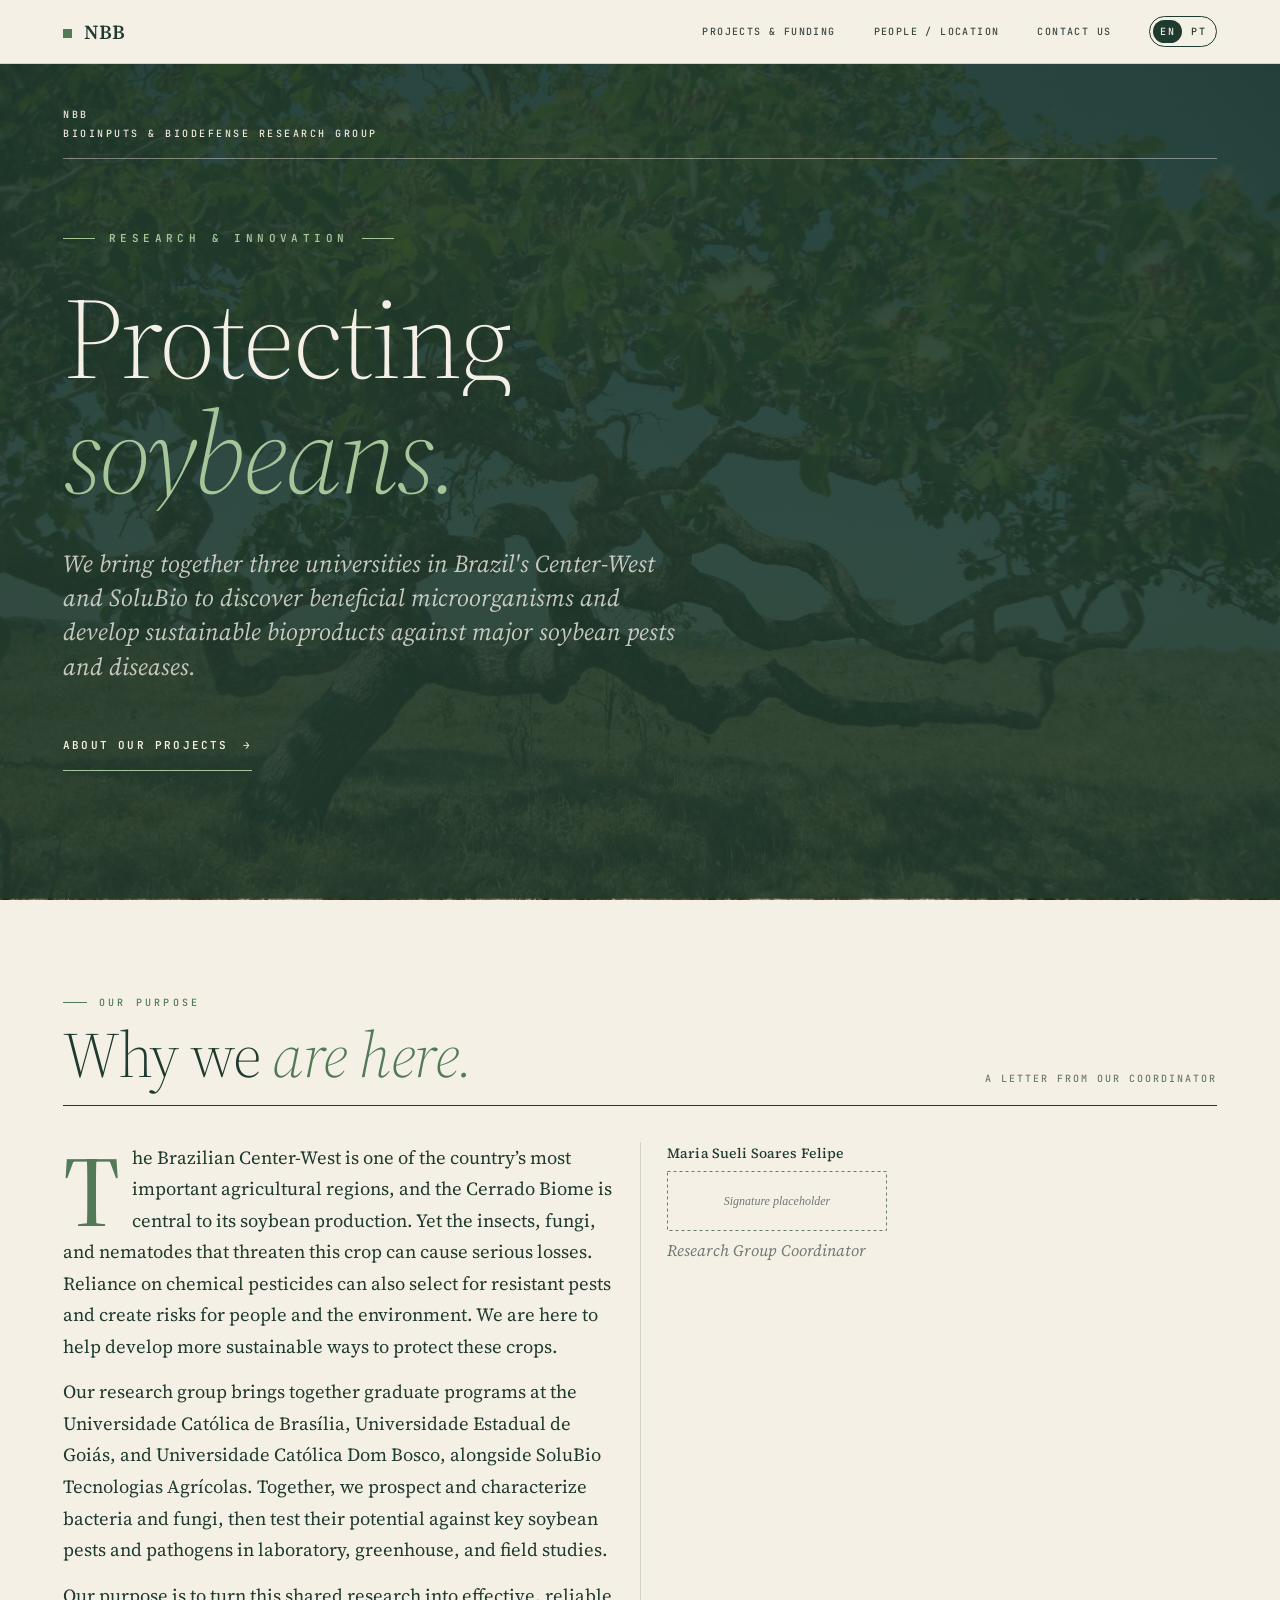
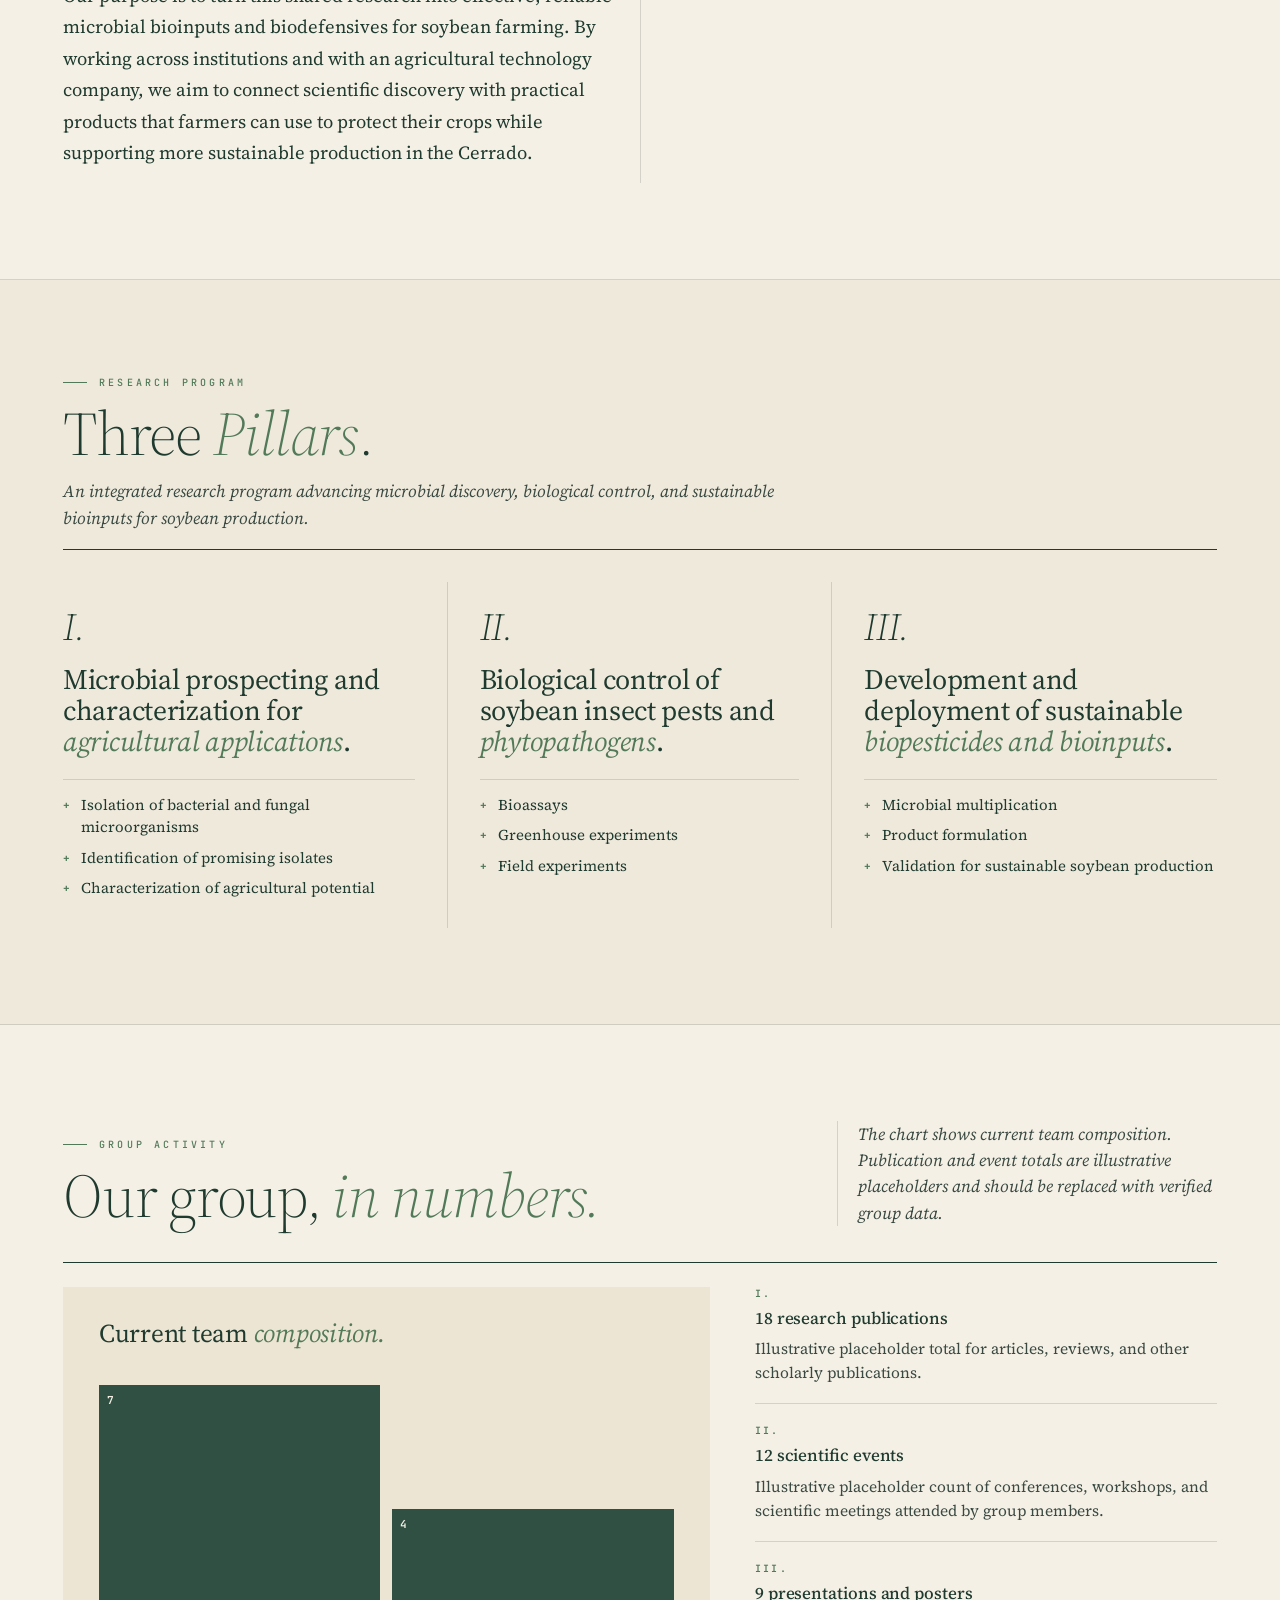
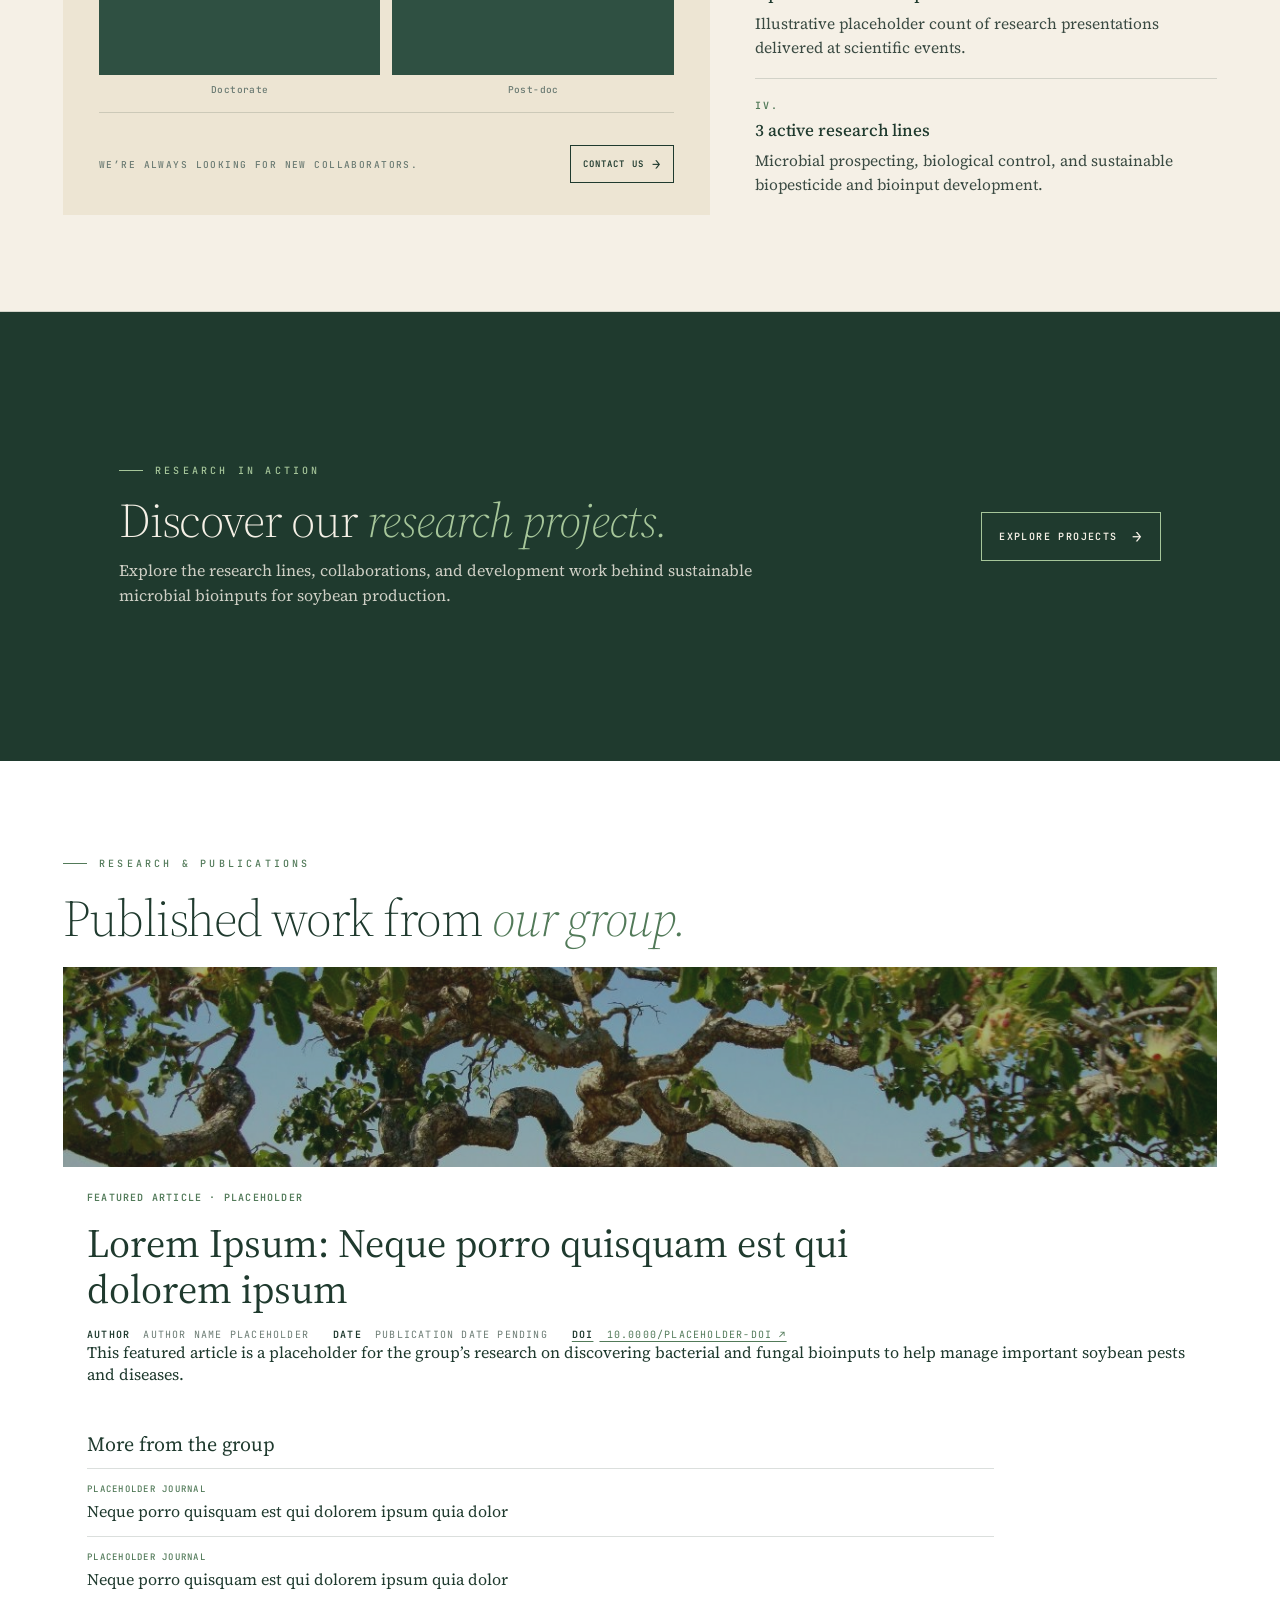
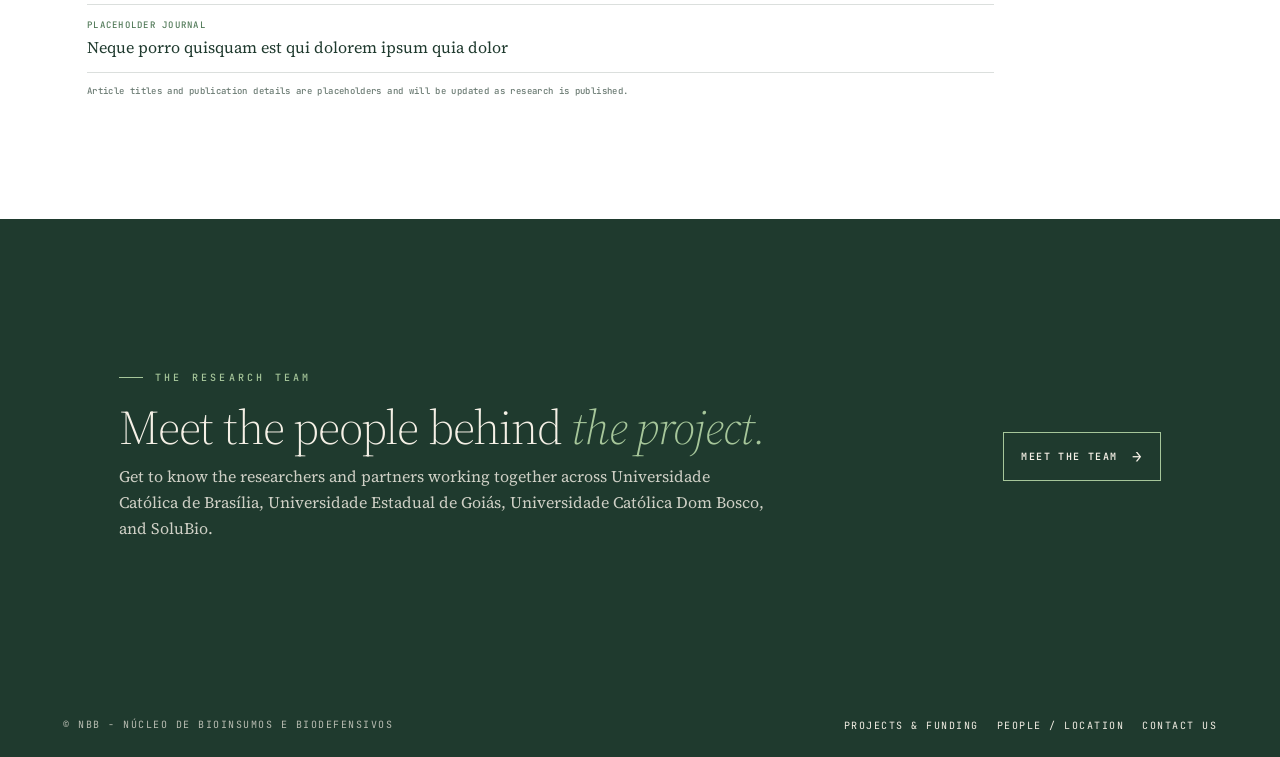
==== commit b41a67e2: "1.3v" ====
--- a/index.html
+++ b/index.html
@@ -24,7 +24,8 @@
   <nav class="primary-nav" aria-label="Main navigation">
     <a href="projects.html">Projects &amp; Funding</a>
     <a href="people.html">People / Location</a>
-    <a href="contact.html" class="nav-cta">Contact Us</a>
+    <a href="contact.html">Contact Us</a>
+    <a class="nav-language" href="PT/index.html" lang="pt-BR" hreflang="pt-BR" aria-label="Switch language to Portuguese"><span class="language-option is-current">EN</span><span class="language-option" lang="pt-BR">PT</span></a>
 </nav>
 </header>
 
--- a/ledger-slideshow.css
+++ b/ledger-slideshow.css
@@ -368,11 +368,14 @@
 body{position:relative}
 .site-header{position:sticky;top:0;z-index:100;display:flex;align-items:center;justify-content:space-between;gap:28px;padding:16px 7vmin;background:rgba(245,240,230,.96);border-bottom:1px solid var(--rule);backdrop-filter:blur(12px)}
 .brand{position:static;z-index:auto;font-size:20px;text-decoration:none;white-space:nowrap}
-.primary-nav{display:flex;align-items:center;justify-content:flex-end;gap:clamp(16px,3vw,38px);font-family:var(--font-mono);font-size:10px;font-weight:500;letter-spacing:.14em;text-transform:uppercase}
+.primary-nav{display:flex;align-items:center;justify-content:flex-end;margin-left:auto;gap:clamp(16px,3vw,38px);font-family:var(--font-mono);font-size:10px;font-weight:500;letter-spacing:.14em;text-transform:uppercase}
 .primary-nav a{color:var(--ink-2);text-decoration:none;transition:color .2s}
 .primary-nav a:hover,.primary-nav a:focus-visible{color:var(--gold)}
-.primary-nav .nav-cta{padding:11px 16px;background:var(--ink);color:var(--bone);border:1px solid var(--ink)}
-.primary-nav .nav-cta:hover,.primary-nav .nav-cta:focus-visible{background:var(--gold);border-color:var(--gold);color:var(--ink)}
+.primary-nav .nav-language{display:inline-flex;align-items:center;gap:2px;padding:3px;border:1px solid var(--green);border-radius:999px;background:var(--bone);color:var(--ink)}
+.primary-nav .nav-language .language-option{padding:5px 7px;border-radius:999px}
+.primary-nav .nav-language .is-current{background:var(--green);color:var(--bone)}
+.primary-nav .nav-language:hover .language-option:not(.is-current),.primary-nav .nav-language:focus-visible .language-option:not(.is-current){background:var(--bone-2)}
+.primary-nav .nav-language:focus-visible{outline:2px solid var(--gold);outline-offset:3px}
 .deck{position:relative;inset:auto;overflow:visible;z-index:1}
 .slide,.slide.active,.slide.exiting{position:relative;inset:auto;z-index:auto;opacity:1;visibility:visible;transform:none;transition:none;overflow:visible;scroll-margin-top:82px;border-bottom:1px solid var(--rule)}
 .slide-inner{width:min(100%,1500px);min-height:0;margin:0 auto;padding:88px 7vmin;position:relative}
@@ -468,8 +471,7 @@
 .site-footer-links a:hover,.site-footer-links a:focus-visible{color:var(--gold-soft)}
 @media (max-width:1200px){
   .site-header{align-items:flex-start;flex-direction:column;gap:12px;padding:14px 5vw}
-  .primary-nav{width:100%;justify-content:space-between;gap:10px;font-size:9px;letter-spacing:.05em;flex-wrap:wrap}
-  .primary-nav .nav-cta{padding:9px 11px}
+  .primary-nav{width:100%;justify-content:flex-end;gap:10px;font-size:9px;letter-spacing:.05em;flex-wrap:wrap}
   .slide-inner,.slide:not(:first-child) .slide-inner{padding:72px 5vw}
   .s-cover{padding-top:38px;padding-bottom:38px}
 }
@@ -477,8 +479,7 @@
   html,body{overflow-x:hidden;overflow-y:auto}
   .site-header{align-items:flex-start;flex-direction:column;gap:12px;padding:13px 20px}
   .brand{font-size:18px}
-  .primary-nav{width:100%;justify-content:space-between;gap:10px;font-size:8px;letter-spacing:.05em}
-  .primary-nav .nav-cta{padding:8px 9px}
+  .primary-nav{width:100%;justify-content:flex-end;gap:10px;font-size:8px;letter-spacing:.05em}
   .slide-inner,.slide:not(:first-child) .slide-inner{padding:58px 20px}
   .s-cover{min-height:calc(100svh - 104px);padding-top:30px;padding-bottom:30px}
   .s-cover-top{font-size:9px;letter-spacing:.15em}
